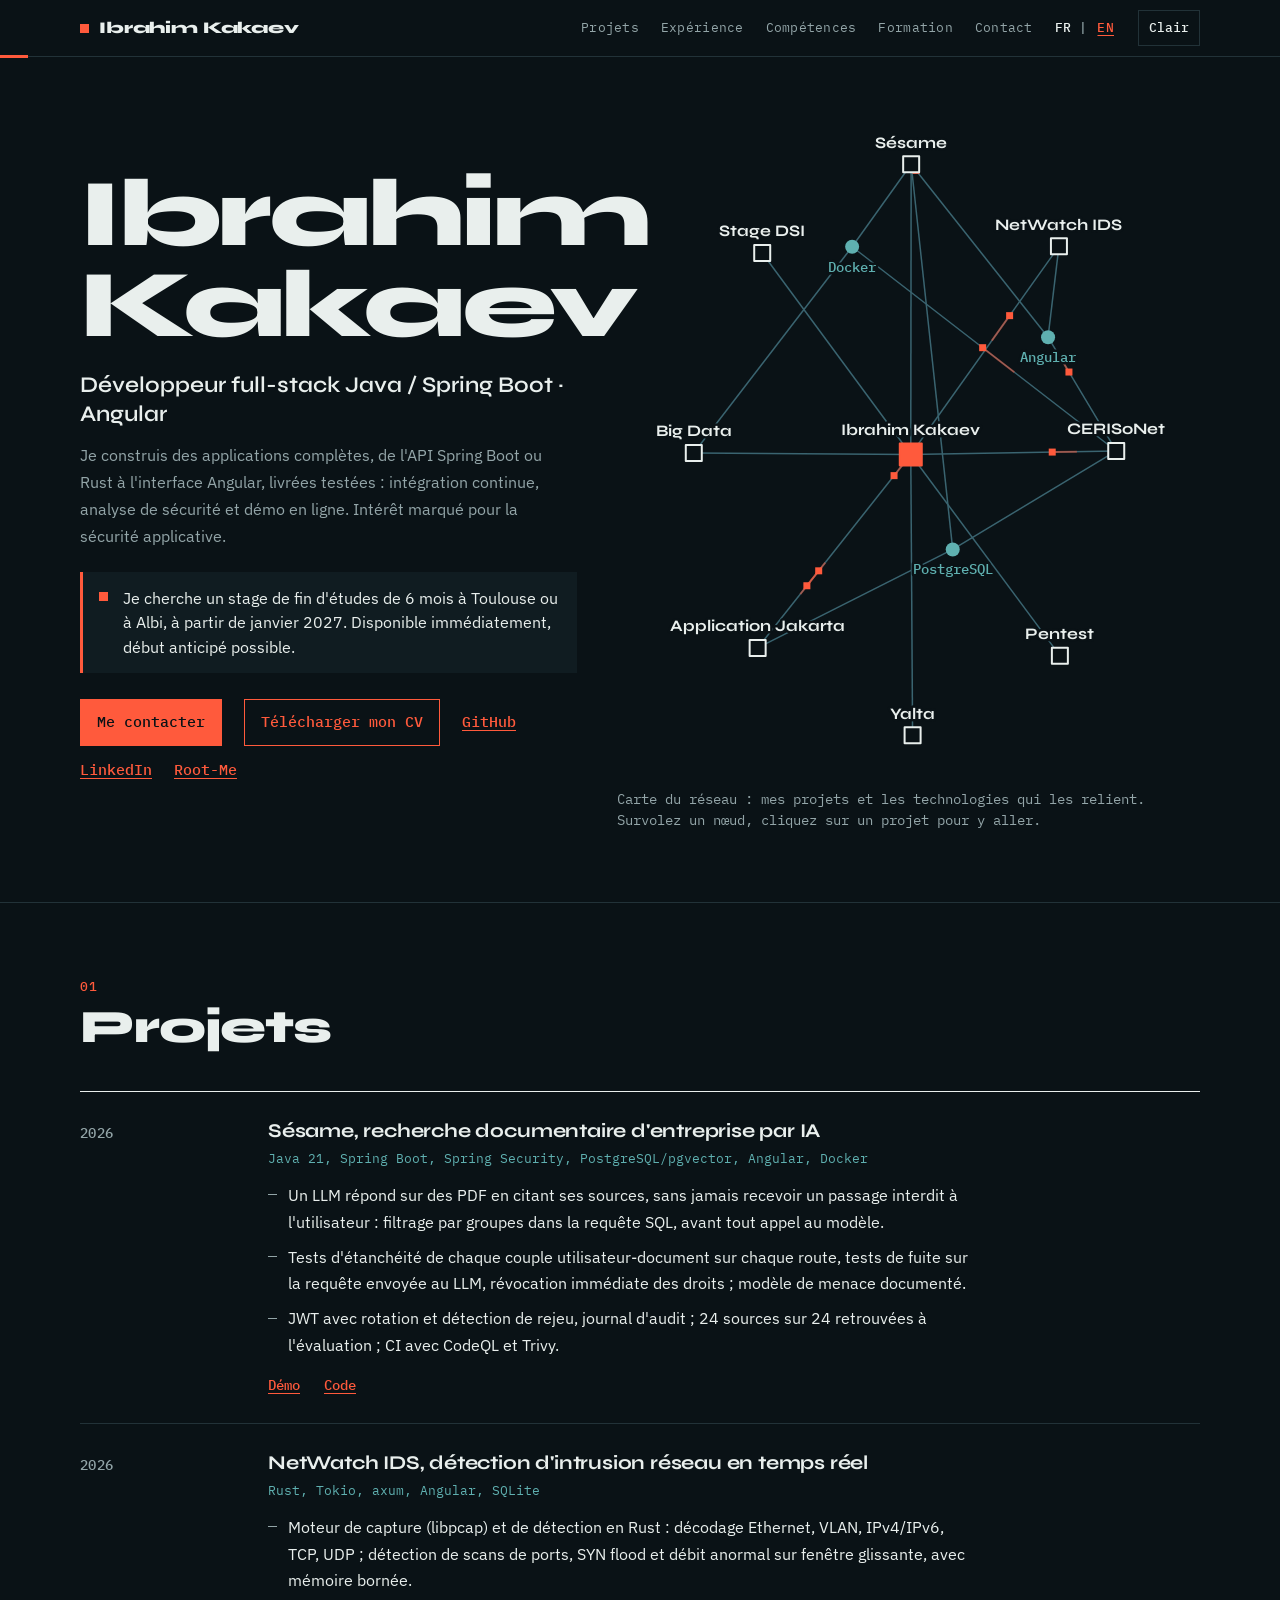
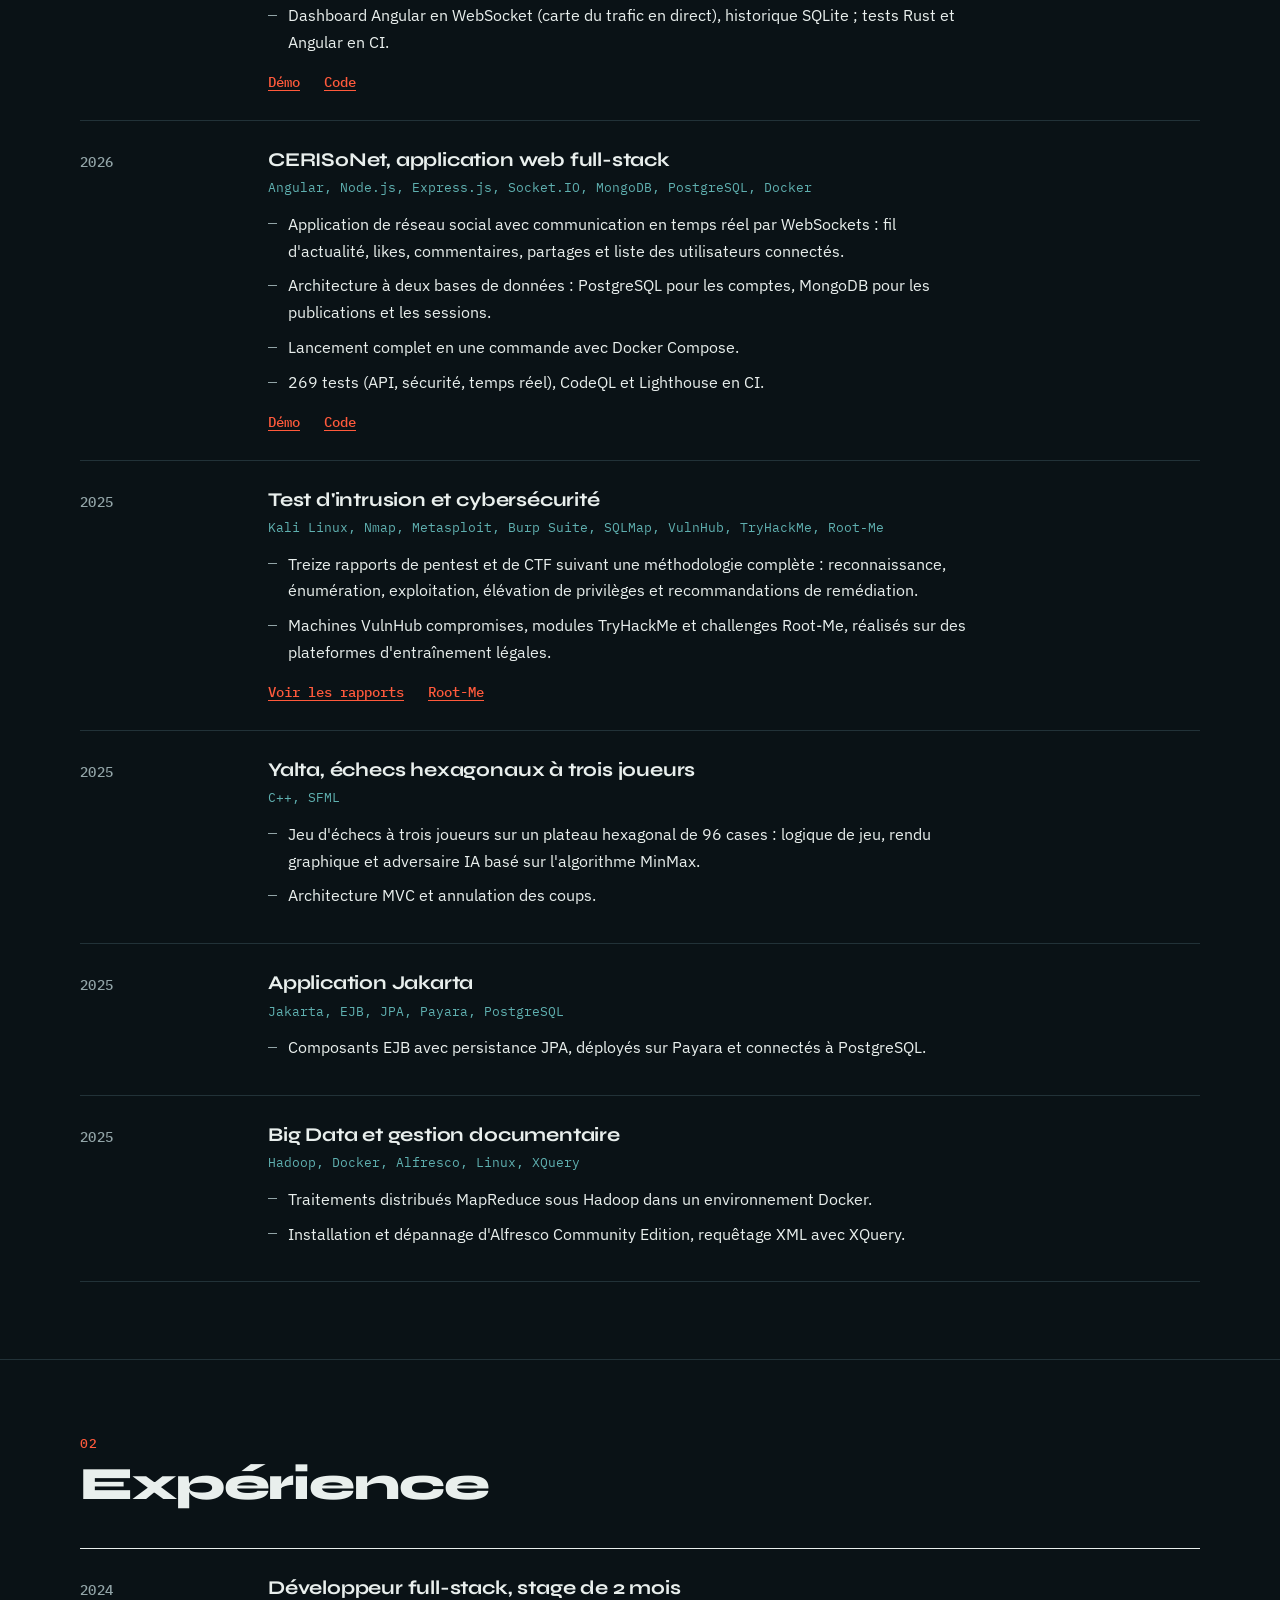
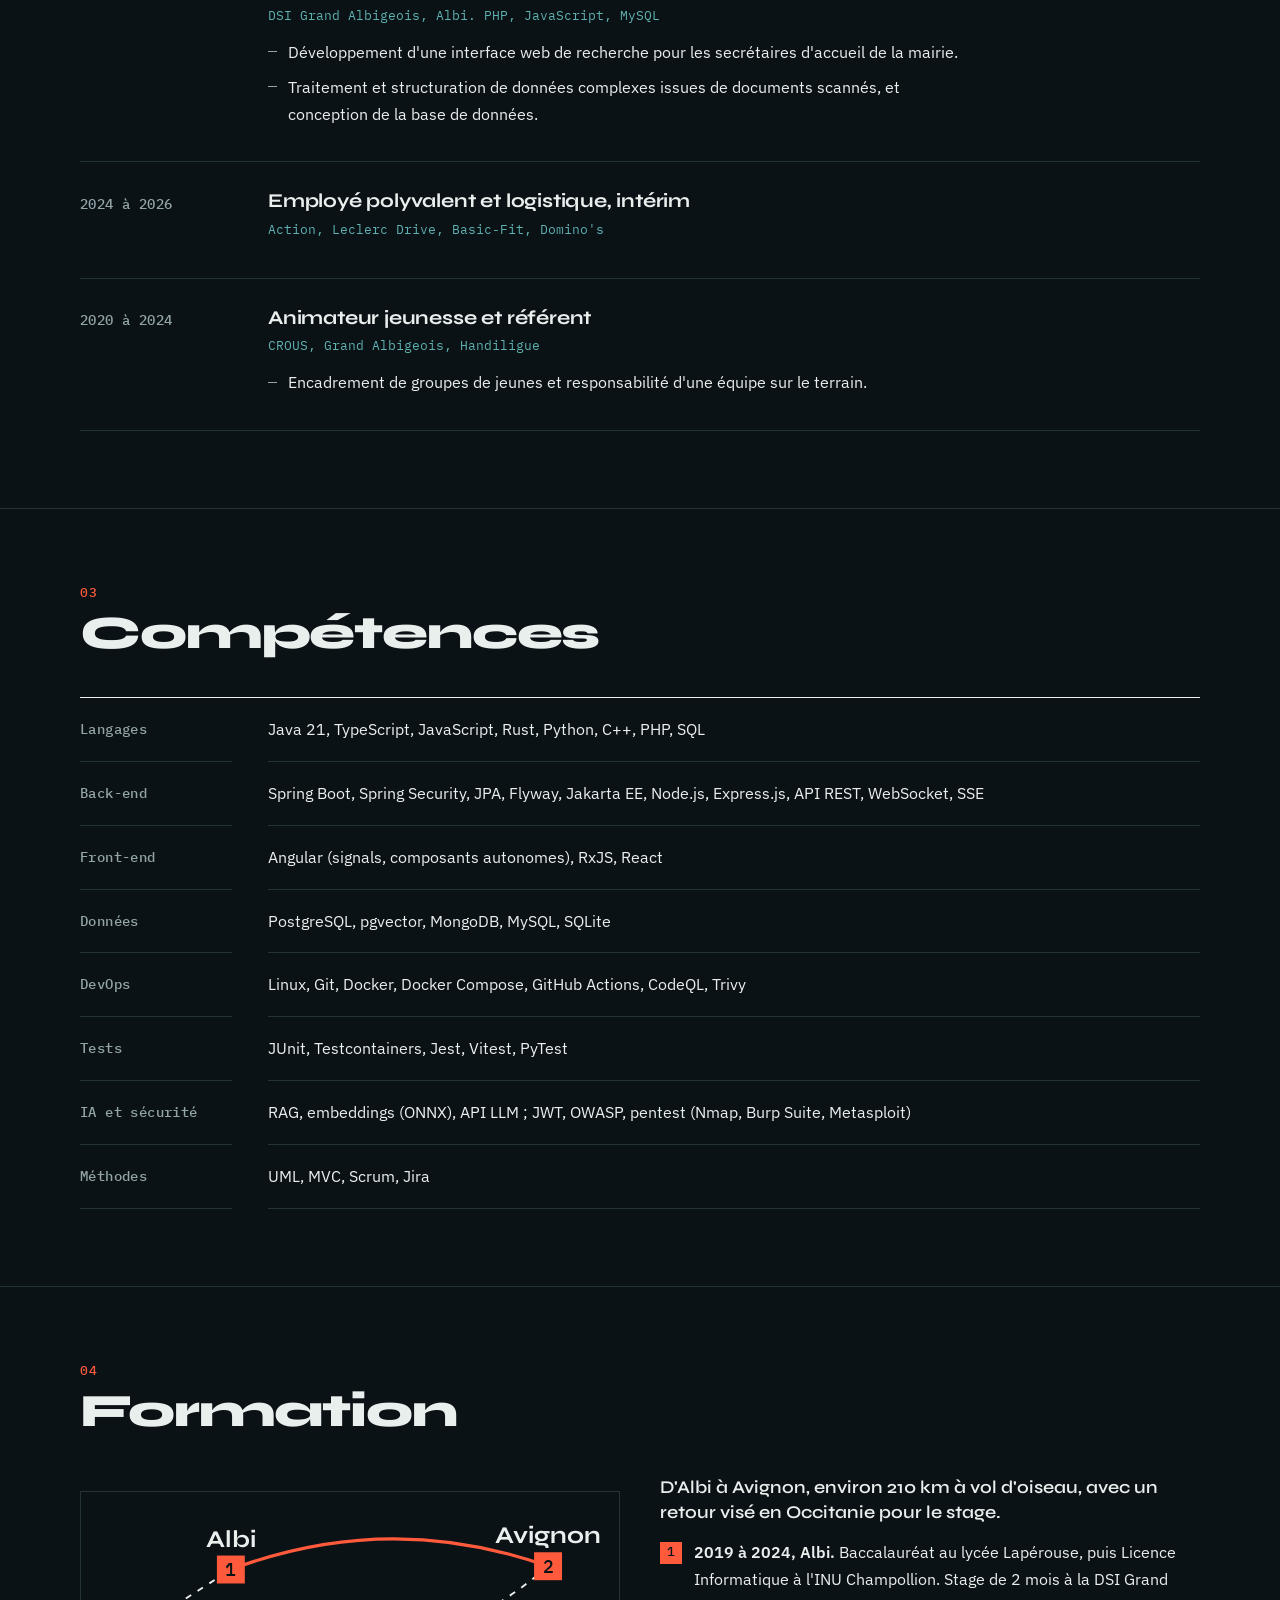
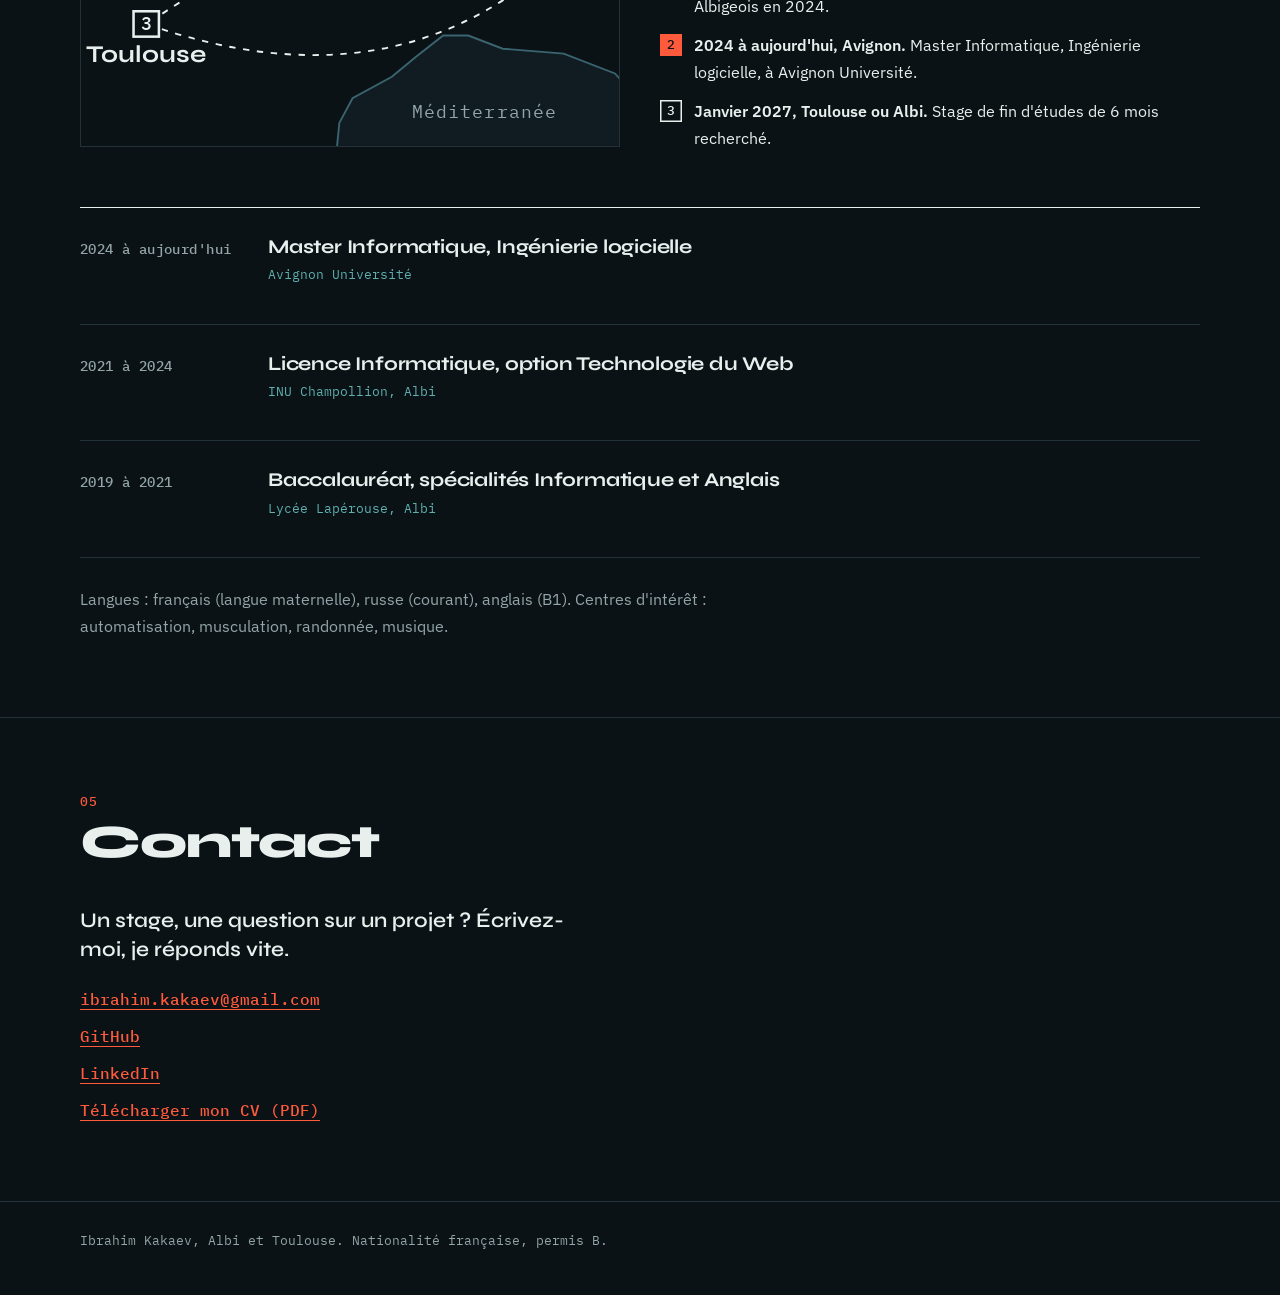
==== index.html @ 4dc5d951 "Carte du parcours (Albi, Avignon, stage visé) et dates d'expérience corrigées - Formation : carte sc" ====
<!doctype html>
<html lang="fr">
<head>
  <meta charset="utf-8">
  <meta name="viewport" content="width=device-width, initial-scale=1">
  <title>Ibrahim Kakaev, développeur full-stack Java / Angular</title>
  <meta name="description" content="Ibrahim Kakaev, développeur full-stack Java, Spring Boot et Angular, avec un intérêt marqué pour la sécurité applicative. Je cherche un stage de fin d'études de 6 mois à Toulouse ou Albi, à partir de janvier 2027.">
  <link rel="canonical" href="https://ibrahimkakaev.github.io/">
  <link rel="alternate" hreflang="fr" href="https://ibrahimkakaev.github.io/">
  <link rel="alternate" hreflang="en" href="https://ibrahimkakaev.github.io/en/">
  <link rel="alternate" hreflang="x-default" href="https://ibrahimkakaev.github.io/">
  <link rel="icon" href="favicon.svg" type="image/svg+xml">
  <meta property="og:type" content="website">
  <meta property="og:site_name" content="Ibrahim Kakaev">
  <meta property="og:locale" content="fr_FR">
  <meta property="og:locale:alternate" content="en_GB">
  <meta property="og:url" content="https://ibrahimkakaev.github.io/">
  <meta property="og:title" content="Ibrahim Kakaev, développeur full-stack Java / Angular">
  <meta property="og:description" content="Ibrahim Kakaev, développeur full-stack Java, Spring Boot et Angular, avec un intérêt marqué pour la sécurité applicative. Je cherche un stage de fin d'études de 6 mois à Toulouse ou Albi, à partir de janvier 2027.">
  <meta name="twitter:card" content="summary">
  <meta name="twitter:title" content="Ibrahim Kakaev, développeur full-stack Java / Angular">
  <meta name="twitter:description" content="Ibrahim Kakaev, développeur full-stack Java, Spring Boot et Angular, avec un intérêt marqué pour la sécurité applicative. Je cherche un stage de fin d'études de 6 mois à Toulouse ou Albi, à partir de janvier 2027.">
  <!-- TODO : aucune image de partage dans le dépôt. Ajouter une image 1200 × 630 px (par exemple og-image.png),
       puis les balises og:image et twitter:image avec son URL absolue, et passer twitter:card à « summary_large_image ». -->
  <meta name="color-scheme" content="dark light">
  <meta name="theme-color" content="#0a1216">
  <script>try{if(localStorage.getItem("theme")==="light")document.documentElement.dataset.theme="light"}catch(e){}</script>
  <link rel="preload" href="fonts/syne-var.woff2" as="font" type="font/woff2" crossorigin>
  <link rel="preload" href="fonts/plex-sans-400.woff2" as="font" type="font/woff2" crossorigin>
  <link rel="stylesheet" href="style.css">
</head>
<body>
  <a class="skip" href="#projets">Aller aux projets</a>

  <header class="top">
    <div class="wrap top-in">
      <a class="brand" href="index.html" aria-label="Ibrahim Kakaev"><span class="brand-full">Ibrahim Kakaev</span><span class="brand-short">IK</span></a>
      <nav class="top-nav" aria-label="Sections">
        <a href="#projets">Projets</a>
        <a href="#experience">Expérience</a>
        <a href="#competences">Compétences</a>
        <a href="#formation">Formation</a>
        <a href="#contact">Contact</a>
      </nav>
      <nav class="lang" aria-label="Langue">
      <span lang="fr" aria-current="true">FR</span>
      <span aria-hidden="true">|</span>
      <a href="en/index.html" lang="en" hreflang="en" title="English version">EN</a>
      </nav>
      <button class="theme" type="button" hidden data-light="Clair" data-dark="Sombre" data-to-light="Passer en mode clair" data-to-dark="Passer en mode sombre">Clair</button>
    </div>
    <div class="route" aria-hidden="true"></div>
  </header>

  <main>
  <section class="hero">
    <div class="wrap hero-grid">
      <div class="hero-text">
        <h1 class="name">Ibrahim<br>Kakaev</h1>
        <p class="role">Développeur full-stack Java / Spring Boot · Angular</p>
        <p class="pitch">Je construis des applications complètes, de l'API Spring Boot ou Rust à l'interface Angular, livrées testées&nbsp;: intégration continue, analyse de sécurité et démo en ligne. Intérêt marqué pour la sécurité applicative.</p>
        <p class="availability">
          <span class="dot" aria-hidden="true"></span>
          Je cherche un stage de fin d'études de 6 mois à Toulouse ou à Albi, à partir de janvier 2027. Disponible immédiatement, début anticipé possible.
        </p>
        <p class="hero-links">
          <a href="#contact">Me contacter</a>
          <a href="cv-ibrahim-kakaev.pdf">Télécharger mon CV</a>
          <a href="https://github.com/IbrahimKakaev">GitHub</a>
          <a href="https://www.linkedin.com/in/ibrahim-kakaev-7b11282a0">LinkedIn</a>
          <a href="https://www.root-me.org/MIK_Sparrow?lang=fr">Root-Me</a>
        </p>
      </div>
      <div class="net-wrap" aria-hidden="true">
        <canvas id="net" class="net"></canvas>
        <p class="net-caption">Carte du réseau&nbsp;: mes projets et les technologies qui les relient. Survolez un nœud, cliquez sur un projet pour y aller.</p>
      </div>
    </div>
  </section>

    <section id="projets" class="section">
      <div class="wrap">
        <h2>Projets</h2>
        <ol class="rows">
          <li class="row" data-node="Sésame">
            <span class="when">2026</span>
            <div class="what">
              <h3>Sésame, recherche documentaire d'entreprise par IA</h3>
              <p class="stack">Java 21, Spring Boot, Spring Security, PostgreSQL/pgvector, Angular, Docker</p>
              <ul>
                <li>Un LLM répond sur des PDF en citant ses sources, sans jamais recevoir un passage interdit à l'utilisateur&nbsp;: filtrage par groupes dans la requête SQL, avant tout appel au modèle.</li>
                <li>Tests d'étanchéité de chaque couple utilisateur-document sur chaque route, tests de fuite sur la requête envoyée au LLM, révocation immédiate des droits&nbsp;; modèle de menace documenté.</li>
                <li>JWT avec rotation et détection de rejeu, journal d'audit&nbsp;; 24 sources sur 24 retrouvées à l'évaluation&nbsp;; CI avec CodeQL et Trivy.</li>
              </ul>
              <p class="more">
                <a href="https://ibrahimkakaev.github.io/Sesame/">Démo</a>
                <a href="https://github.com/IbrahimKakaev/Sesame">Code</a>
              </p>
            </div>
          </li>
          <li class="row" data-node="NetWatch IDS">
            <span class="when">2026</span>
            <div class="what">
              <h3>NetWatch IDS, détection d'intrusion réseau en temps réel</h3>
              <p class="stack">Rust, Tokio, axum, Angular, SQLite</p>
              <ul>
                <li>Moteur de capture (libpcap) et de détection en Rust&nbsp;: décodage Ethernet, VLAN, IPv4/IPv6, TCP, UDP&nbsp;; détection de scans de ports, SYN flood et débit anormal sur fenêtre glissante, avec mémoire bornée.</li>
                <li>Dashboard Angular en WebSocket (carte du trafic en direct), historique SQLite&nbsp;; tests Rust et Angular en CI.</li>
              </ul>
              <p class="more">
                <a href="https://ibrahimkakaev.github.io/NetWatch-IDS/">Démo</a>
                <a href="https://github.com/IbrahimKakaev/NetWatch-IDS">Code</a>
              </p>
            </div>
          </li>
          <li class="row" data-node="CERISoNet">
            <span class="when">2026</span>
            <div class="what">
              <h3>CERISoNet, application web full-stack</h3>
              <p class="stack">Angular, Node.js, Express.js, Socket.IO, MongoDB, PostgreSQL, Docker</p>
              <ul>
                <li>Application de réseau social avec communication en temps réel par WebSockets&nbsp;: fil d'actualité, likes, commentaires, partages et liste des utilisateurs connectés.</li>
                <li>Architecture à deux bases de données&nbsp;: PostgreSQL pour les comptes, MongoDB pour les publications et les sessions.</li>
                <li>Lancement complet en une commande avec Docker Compose.</li>
                <li>269 tests (API, sécurité, temps réel), CodeQL et Lighthouse en CI.</li>
              </ul>
              <p class="more">
                <a href="https://ibrahimkakaev.github.io/CERISoNet/">Démo</a>
                <a href="https://github.com/IbrahimKakaev/CERISoNet">Code</a>
              </p>
            </div>
          </li>
          <li class="row" data-node="Pentest">
            <span class="when">2025</span>
            <div class="what">
              <h3>Test d'intrusion et cybersécurité</h3>
              <p class="stack">Kali Linux, Nmap, Metasploit, Burp Suite, SQLMap, VulnHub, TryHackMe, Root-Me</p>
              <ul>
                <li>Treize rapports de pentest et de CTF suivant une méthodologie complète&nbsp;: reconnaissance, énumération, exploitation, élévation de privilèges et recommandations de remédiation.</li>
                <li>Machines VulnHub compromises, modules TryHackMe et challenges Root-Me, réalisés sur des plateformes d'entraînement légales.</li>
              </ul>
              <p class="more">
                <a href="reports.html">Voir les rapports</a>
                <a href="https://www.root-me.org/MIK_Sparrow?lang=fr">Root-Me</a>
              </p>
            </div>
          </li>
          <li class="row" data-node="Yalta">
            <span class="when">2025</span>
            <div class="what">
              <h3>Yalta, échecs hexagonaux à trois joueurs</h3>
              <p class="stack">C++, SFML</p>
              <ul>
                <li>Jeu d'échecs à trois joueurs sur un plateau hexagonal de 96 cases&nbsp;: logique de jeu, rendu graphique et adversaire IA basé sur l'algorithme MinMax.</li>
                <li>Architecture MVC et annulation des coups.</li>
              </ul>
            </div>
          </li>
          <li class="row" data-node="Application Jakarta">
            <span class="when">2025</span>
            <div class="what">
              <h3>Application Jakarta</h3>
              <p class="stack">Jakarta, EJB, JPA, Payara, PostgreSQL</p>
              <ul>
                <li>Composants EJB avec persistance JPA, déployés sur Payara et connectés à PostgreSQL.</li>
              </ul>
            </div>
          </li>
          <li class="row" data-node="Big Data">
            <span class="when">2025</span>
            <div class="what">
              <h3>Big Data et gestion documentaire</h3>
              <p class="stack">Hadoop, Docker, Alfresco, Linux, XQuery</p>
              <ul>
                <li>Traitements distribués MapReduce sous Hadoop dans un environnement Docker.</li>
                <li>Installation et dépannage d'Alfresco Community Edition, requêtage XML avec XQuery.</li>
              </ul>
            </div>
          </li>
        </ol>
      </div>
    </section>

    <section id="experience" class="section">
      <div class="wrap">
        <h2>Expérience</h2>
        <ol class="rows">
          <li class="row" data-node="Stage DSI" data-tech="PHP, JavaScript, MySQL">
            <span class="when">2024</span>
            <div class="what">
              <h3>Développeur full-stack, stage de 2 mois</h3>
              <p class="stack">DSI Grand Albigeois, Albi. PHP, JavaScript, MySQL</p>
              <ul>
                <li>Développement d'une interface web de recherche pour les secrétaires d'accueil de la mairie.</li>
                <li>Traitement et structuration de données complexes issues de documents scannés, et conception de la base de données.</li>
              </ul>
            </div>
          </li>
          <li class="row">
            <span class="when">2024 à 2026</span>
            <div class="what">
              <h3>Employé polyvalent et logistique, intérim</h3>
              <p class="stack">Action, Leclerc Drive, Basic-Fit, Domino's</p>
            </div>
          </li>
          <li class="row">
            <span class="when">2020 à 2024</span>
            <div class="what">
              <h3>Animateur jeunesse et référent</h3>
              <p class="stack">CROUS, Grand Albigeois, Handiligue</p>
              <ul>
                <li>Encadrement de groupes de jeunes et responsabilité d'une équipe sur le terrain.</li>
              </ul>
            </div>
          </li>
        </ol>
      </div>
    </section>

    <section id="competences" class="section">
      <div class="wrap">
        <h2>Compétences</h2>
        <dl class="skills">
          <dt>Langages</dt>
          <dd>Java 21, TypeScript, JavaScript, Rust, Python, C++, PHP, SQL</dd>
          <dt>Back-end</dt>
          <dd>Spring Boot, Spring Security, JPA, Flyway, Jakarta EE, Node.js, Express.js, API REST, WebSocket, SSE</dd>
          <dt>Front-end</dt>
          <dd>Angular (signals, composants autonomes), RxJS, React</dd>
          <dt>Données</dt>
          <dd>PostgreSQL, pgvector, MongoDB, MySQL, SQLite</dd>
          <dt>DevOps</dt>
          <dd>Linux, Git, Docker, Docker Compose, GitHub Actions, CodeQL, Trivy</dd>
          <dt>Tests</dt>
          <dd>JUnit, Testcontainers, Jest, Vitest, PyTest</dd>
          <dt>IA et sécurité</dt>
          <dd>RAG, embeddings (ONNX), API LLM&nbsp;; JWT, OWASP, pentest (Nmap, Burp Suite, Metasploit)</dd>
          <dt>Méthodes</dt>
          <dd>UML, MVC, Scrum, Jira</dd>
        </dl>
      </div>
    </section>

    <section id="formation" class="section">
      <div class="wrap">
        <h2>Formation</h2>
        <figure class="path">
          <svg class="path-map" viewBox="0 0 424 200" role="img" aria-label="Carte du parcours : Albi, puis Avignon, puis un stage visé à Toulouse ou Albi">
            <polygon class="path-sea" points="201.8,200.2 203.6,182.0 214.0,162.5 245.0,145.6 263.8,130.0 285.4,113.1 305.2,113.1 332.4,123.5 380.4,127.4 420.8,143.0 433.0,156.0 424,200 201.8,200"/>
            <polyline class="path-coast" points="201.8,200.2 203.6,182.0 214.0,162.5 245.0,145.6 263.8,130.0 285.4,113.1 305.2,113.1 332.4,123.5 380.4,127.4 420.8,143.0 433.0,156.0"/>
            <text class="path-water" x="318" y="178">Méditerranée</text>
            <path class="path-goal" d="M368.1 58.5 Q 240 170 51.4 104.0 L 118.1 61.1"/>
            <path class="path-route" d="M118.1 61.1 Q 243 14 368.1 58.5"/>
            <rect class="path-packet" x="-4" y="-4" width="8" height="8"/>
            <rect class="path-stop" x="108.1" y="51.1" width="20" height="20"/>
            <text class="path-num" x="118.1" y="66.1">1</text>
            <text class="path-city" x="118.1" y="43.1">Albi</text>
            <rect class="path-stop" x="358.1" y="48.5" width="20" height="20"/>
            <text class="path-num" x="368.1" y="63.5">2</text>
            <text class="path-city" x="368.1" y="40.5">Avignon</text>
            <rect class="path-stop path-stop-goal" x="41.4" y="94.0" width="20" height="20"/>
            <text class="path-num path-num-goal" x="51.4" y="109.0">3</text>
            <text class="path-city" x="51.4" y="134.0">Toulouse</text>
          </svg>
          <figcaption>
            <p class="path-lead">D'Albi à Avignon, environ 210&nbsp;km à vol d'oiseau, avec un retour visé en Occitanie pour le stage.</p>
            <ol class="path-steps">
              <li><strong>2019 à 2024, Albi.</strong> Baccalauréat au lycée Lapérouse, puis Licence Informatique à l'INU Champollion. Stage de 2 mois à la DSI Grand Albigeois en 2024.</li>
              <li><strong>2024 à aujourd'hui, Avignon.</strong> Master Informatique, Ingénierie logicielle, à Avignon Université.</li>
              <li><strong>Janvier 2027, Toulouse ou Albi.</strong> Stage de fin d'études de 6 mois recherché.</li>
            </ol>
          </figcaption>
        </figure>
        <ol class="rows">
          <li class="row">
            <span class="when">2024 à aujourd'hui</span>
            <div class="what">
              <h3>Master Informatique, Ingénierie logicielle</h3>
              <p class="stack">Avignon Université</p>
            </div>
          </li>
          <li class="row">
            <span class="when">2021 à 2024</span>
            <div class="what">
              <h3>Licence Informatique, option Technologie du Web</h3>
              <p class="stack">INU Champollion, Albi</p>
            </div>
          </li>
          <li class="row">
            <span class="when">2019 à 2021</span>
            <div class="what">
              <h3>Baccalauréat, spécialités Informatique et Anglais</h3>
              <p class="stack">Lycée Lapérouse, Albi</p>
            </div>
          </li>
        </ol>
        <p class="aside">Langues&nbsp;: français (langue maternelle), russe (courant), anglais (B1). Centres d'intérêt&nbsp;: automatisation, musculation, randonnée, musique.</p>
      </div>
    </section>

    <section id="contact" class="section">
      <div class="wrap">
        <h2>Contact</h2>
        <p class="contact-lead">Un stage, une question sur un projet ? Écrivez-moi, je réponds vite.</p>
        <ul class="contact-list">
          <li><a href="mailto:ibrahim.kakaev@gmail.com">ibrahim.kakaev@gmail.com</a></li>
          <li><a href="https://github.com/IbrahimKakaev">GitHub</a></li>
          <li><a href="https://www.linkedin.com/in/ibrahim-kakaev-7b11282a0">LinkedIn</a></li>
          <li><a href="cv-ibrahim-kakaev.pdf">Télécharger mon CV (PDF)</a></li>
        </ul>
      </div>
    </section>
  </main>

  <footer class="footer">
    <div class="wrap">
      <p>Ibrahim Kakaev, Albi et Toulouse. Nationalité française, permis B.</p>
    </div>
  </footer>

  <script src="script.js" defer></script>
</body>
</html>
---- style.css ----
/* Polices auto-hébergées (SIL Open Font License) : Syne, IBM Plex Sans, IBM Plex Mono. */

@font-face {
  font-family: "Syne";
  src: url("fonts/syne-var.woff2") format("woff2");
  font-weight: 400 800;
  font-display: swap;
}
@font-face {
  font-family: "IBM Plex Sans";
  src: url("fonts/plex-sans-400.woff2") format("woff2");
  font-weight: 400;
  font-display: swap;
}
@font-face {
  font-family: "IBM Plex Sans";
  src: url("fonts/plex-sans-600.woff2") format("woff2");
  font-weight: 600;
  font-display: swap;
}
@font-face {
  font-family: "IBM Plex Mono";
  src: url("fonts/plex-mono-400.woff2") format("woff2");
  font-weight: 400;
  font-display: swap;
}
@font-face {
  font-family: "IBM Plex Mono";
  src: url("fonts/plex-mono-500.woff2") format("woff2");
  font-weight: 500;
  font-display: swap;
}

/* Thème sombre par défaut, thème clair sur demande (bouton, mémorisé). */

:root {
  color-scheme: dark;

  --bg: #0a1216;
  --surface: #101c21;
  --text: #e9efed;
  --muted: #93a5a8;
  --rule: #223238;
  --accent: #ff5a3c;
  --on-accent: #0a1216;
  --edge: #3a6470;
  --node: #5fb0b0;

  --display: "Syne", "Helvetica Neue", Arial, sans-serif;
  --text-font: "IBM Plex Sans", system-ui, -apple-system, "Segoe UI", sans-serif;
  --mono: "IBM Plex Mono", ui-monospace, "SF Mono", Menlo, Consolas, monospace;

  --gutter: 20px;
  --top-h: 56px;
}

:root[data-theme="light"] {
  color-scheme: light;

  --bg: #e7efee;
  --surface: #d8e5e3;
  --text: #0d1f26;
  --muted: #40545b;
  --rule: #bccbca;
  --accent: #b02d1b;
  --on-accent: #ffffff;
  --edge: #8fb1b0;
  --node: #3d6f78;
}

*, *::before, *::after { box-sizing: border-box; }

html { scroll-behavior: smooth; }

body {
  margin: 0;
  background: var(--bg);
  color: var(--text);
  font-family: var(--text-font);
  font-size: 1.02rem;
  line-height: 1.65;
  -webkit-font-smoothing: antialiased;
  overflow-x: clip;
}

[id], .row { scroll-margin-top: calc(var(--top-h) + 20px); }

.wrap {
  width: 100%;
  max-width: 1160px;
  margin: 0 auto;
  padding: 0 var(--gutter);
}

a {
  color: var(--accent);
  text-decoration-thickness: 1px;
  text-underline-offset: 0.22em;
}
a:hover { text-decoration-thickness: 2px; }

a:focus-visible,
button:focus-visible {
  outline: 2px solid var(--text);
  outline-offset: 3px;
  border-radius: 2px;
}

.skip {
  position: absolute;
  left: var(--gutter);
  top: -5rem;
  background: var(--text);
  color: var(--bg);
  padding: 0.5rem 0.9rem;
  z-index: 30;
}
.skip:focus { top: 8px; }

/* Barre du haut */

.top {
  position: sticky;
  top: 0;
  z-index: 20;
  background: var(--bg);
  border-bottom: 1px solid var(--rule);
}

.top-in {
  display: flex;
  position: relative;
  align-items: center;
  gap: 8px 14px;
  min-height: var(--top-h);
  font-family: var(--mono);
  font-size: 0.82rem;
  letter-spacing: 0.02em;
}

.brand {
  margin-right: auto;
  font-family: var(--display);
  font-weight: 800;
  font-size: 1.02rem;
  letter-spacing: -0.01em;
  color: var(--text);
  text-decoration: none;
  white-space: nowrap;
  view-transition-name: brand;
}
.brand::before {
  content: "";
  display: inline-block;
  width: 9px;
  height: 9px;
  margin-right: 10px;
  background: var(--accent);
}

.brand-full { display: none; }

@media (min-width: 480px) {
  .brand-full { display: inline; }
  .brand-short { display: none; }
}

.top-nav { display: none; gap: 22px; }
.top-nav a { color: var(--muted); text-decoration: none; padding: 6px 0; }
.top-nav a:hover { color: var(--text); }

@media (min-width: 860px) {
  .top-in { gap: 8px 22px; }
  .top-nav { display: flex; }
}

/* Sélecteur de langue */

.lang {
  display: flex;
  align-items: baseline;
  gap: 8px;
  font-weight: 500;
}
.lang a { padding: 6px 2px; }
.lang span { color: var(--muted); }
.lang [aria-current] { color: var(--text); }

.theme {
  font: inherit;
  font-weight: 500;
  color: var(--text);
  background: none;
  border: 1px solid var(--rule);
  padding: 6px 10px;
  cursor: pointer;
  white-space: nowrap;
}
.theme:hover { border-color: var(--text); }

/* Tracé du scroll : un paquet parcourt le bas de la barre au fil de la page. */

.route { display: none; }

@supports (animation-timeline: scroll()) {
  @media (prefers-reduced-motion: no-preference) {
    .route {
      display: block;
      position: absolute;
      left: 0;
      bottom: -2px;
      width: 28px;
      height: 3px;
      background: var(--accent);
      animation: route linear both;
      animation-timeline: scroll(root block);
    }
  }
}

@keyframes route {
  from { left: 0; }
  to   { left: calc(100% - 28px); }
}

/* Hero */

.hero {
  padding: clamp(28px, 5vw, 64px) 0 clamp(36px, 6vw, 72px);
  border-bottom: 1px solid var(--rule);
}

.hero-grid {
  display: grid;
  gap: 28px;
  align-items: center;
}

.name {
  margin: 0 0 20px;
  font-family: var(--display);
  font-weight: 800;
  font-size: clamp(2.9rem, 10.5vw, 6rem);
  line-height: 0.94;
  letter-spacing: -0.035em;
}

.role {
  margin: 0 0 14px;
  max-width: 32rem;
  font-family: var(--display);
  font-weight: 600;
  font-size: clamp(1.15rem, 2.2vw, 1.4rem);
  line-height: 1.3;
}

.pitch {
  margin: 0 0 22px;
  max-width: 33rem;
  color: var(--muted);
}

.availability {
  position: relative;
  margin: 0 0 26px;
  padding: 14px 16px 14px 40px;
  max-width: 33rem;
  background: var(--surface);
  border-left: 3px solid var(--accent);
  line-height: 1.5;
}

.dot {
  position: absolute;
  left: 16px;
  top: 1.25em;
  width: 9px;
  height: 9px;
  background: var(--accent);
}

.hero-links {
  display: flex;
  flex-wrap: wrap;
  align-items: center;
  gap: 12px 22px;
  margin: 0;
  font-family: var(--mono);
  font-weight: 500;
  font-size: 0.92rem;
}

.hero-links a:nth-child(-n+2) {
  padding: 10px 16px;
  border: 1px solid var(--accent);
  text-decoration: none;
}
.hero-links a:first-child {
  background: var(--accent);
  color: var(--on-accent);
}
.hero-links a:nth-child(2):hover {
  background: var(--accent);
  color: var(--on-accent);
}
.hero-links a:first-child:hover { filter: brightness(1.1); }

/* Carte du réseau */

.net-wrap { min-width: 0; }

.net {
  display: block;
  width: 100%;
  height: clamp(340px, 100vw, 460px);
  touch-action: pan-y;
}

.net-caption {
  margin: 8px 0 0;
  min-height: 3em;
  font-family: var(--mono);
  font-size: 0.86rem;
  line-height: 1.5;
  color: var(--muted);
}

/* Sans JavaScript, la carte n'existe pas : on masque son emplacement. */
.net-wrap:not(.on) { display: none; }

@media (min-width: 980px) {
  .hero-grid { grid-template-columns: minmax(0, 0.92fr) minmax(0, 1.08fr); gap: 40px; }
  .net { height: min(74vh, 660px); }
}

/* Sections */

main { counter-reset: section; }

.section {
  padding: clamp(44px, 6vw, 84px) 0;
  border-bottom: 1px solid var(--rule);
}

.section h2 {
  counter-increment: section;
  margin: 0 0 clamp(22px, 4vw, 38px);
  font-family: var(--display);
  font-weight: 800;
  font-size: clamp(1.9rem, 4.5vw, 2.9rem);
  letter-spacing: -0.025em;
  line-height: 1.1;
}

.section h2::before {
  content: counter(section, decimal-leading-zero);
  display: block;
  margin-bottom: 8px;
  font-family: var(--mono);
  font-weight: 500;
  font-size: 0.8rem;
  letter-spacing: 0.08em;
  color: var(--accent);
}

h3 {
  margin: 0;
  font-family: var(--display);
  font-weight: 700;
  font-size: 1.22rem;
  line-height: 1.3;
  letter-spacing: -0.01em;
}

/* Lignes datées (projets, expérience, formation) */

.rows {
  list-style: none;
  margin: 0;
  padding: 0;
  border-top: 1px solid var(--text);
  container-type: inline-size;
}

.row {
  display: grid;
  gap: 6px 36px;
  padding: 26px 0;
  border-bottom: 1px solid var(--rule);
}

@container (min-width: 700px) {
  .row { grid-template-columns: 9.5rem minmax(0, 1fr); }
}

.when {
  font-family: var(--mono);
  font-weight: 500;
  font-size: 0.85rem;
  letter-spacing: 0.03em;
  color: var(--muted);
  padding-top: 0.3em;
}

.stack {
  margin: 6px 0 12px;
  font-family: var(--mono);
  font-size: 0.82rem;
  line-height: 1.55;
  color: var(--node);
}

.what ul {
  list-style: none;
  margin: 0;
  padding: 0;
  max-width: 44rem;
}

.what li {
  position: relative;
  margin: 0 0 8px;
  padding-left: 20px;
}

.what li::before {
  content: "";
  position: absolute;
  left: 0;
  top: 0.78em;
  width: 9px;
  height: 1px;
  background: var(--muted);
}

.more {
  display: flex;
  flex-wrap: wrap;
  gap: 6px 24px;
  margin: 14px 0 0;
  font-family: var(--mono);
  font-weight: 500;
  font-size: 0.9rem;
}

/* Ligne visée depuis la carte du réseau */
.row.ping { animation: ping 1.4s ease-out; }

@keyframes ping {
  from { box-shadow: inset 3px 0 0 var(--accent); background: var(--surface); }
  to   { box-shadow: inset 3px 0 0 transparent; background: transparent; }
}

.aside {
  margin: 28px 0 0;
  max-width: 44rem;
  color: var(--muted);
}

/* Parcours : carte schématique (villes placées selon leurs coordonnées réelles) */

.path {
  display: grid;
  gap: 20px 40px;
  align-items: center;
  margin: 0 0 clamp(28px, 4vw, 44px);
  container-type: inline-size;
}

.path-map {
  display: block;
  width: 100%;
  height: auto;
  max-width: 560px;
  border: 1px solid var(--rule);
  background: var(--bg);
}

.path-sea { fill: var(--surface); }
.path-coast { fill: none; stroke: var(--edge); stroke-width: 1.5; }
.path-water { fill: var(--muted); font-family: var(--mono); font-size: 14px; letter-spacing: 0.06em; text-anchor: middle; }
.path-route { fill: none; stroke: var(--accent); stroke-width: 2.5; }
.path-goal { fill: none; stroke: var(--text); stroke-width: 1.5; stroke-dasharray: 5 6; }
.path-stop { fill: var(--accent); stroke: var(--accent); stroke-width: 2; }
.path-stop-goal { fill: var(--bg); stroke: var(--text); }
.path-num { fill: var(--on-accent); font-family: var(--mono); font-weight: 500; font-size: 14px; text-anchor: middle; }
.path-num-goal { fill: var(--text); }
.path-city { fill: var(--text); font-family: var(--display); font-weight: 700; font-size: 19px; text-anchor: middle; }
.path-packet { fill: var(--text); opacity: 0; }

.path figcaption { min-width: 0; }

.path-lead {
  margin: 0 0 14px;
  max-width: 34rem;
  font-family: var(--display);
  font-weight: 600;
  font-size: 1.12rem;
  line-height: 1.4;
}

.path-steps {
  margin: 0;
  padding: 0;
  list-style: none;
  counter-reset: step;
  max-width: 34rem;
}

.path-steps li {
  counter-increment: step;
  position: relative;
  margin: 0 0 12px;
  padding-left: 34px;
}

.path-steps li::before {
  content: counter(step);
  position: absolute;
  left: 0;
  top: 0.2em;
  width: 22px;
  height: 22px;
  display: grid;
  place-items: center;
  background: var(--accent);
  color: var(--on-accent);
  font-family: var(--mono);
  font-weight: 500;
  font-size: 0.8rem;
  line-height: 1;
}

.path-steps li:last-child::before {
  background: none;
  color: var(--text);
  box-shadow: inset 0 0 0 1.5px var(--text);
}

.path-steps strong { font-weight: 600; }

@media (min-width: 900px) {
  .path { grid-template-columns: minmax(0, 1fr) minmax(0, 1fr); }
}

@media (prefers-reduced-motion: no-preference) {
  @supports (offset-path: path("M0 0 L1 1")) {
    .path-packet {
      opacity: 1;
      offset-path: path("M118.1 61.1 Q 243 14 368.1 58.5");
      offset-rotate: 0deg;
      animation: path-travel 3.6s ease-in-out infinite;
    }
  }
}

@keyframes path-travel {
  0%   { offset-distance: 0%; opacity: 0; }
  12%  { opacity: 1; }
  88%  { opacity: 1; }
  100% { offset-distance: 100%; opacity: 0; }
}

/* Compétences */

.skills {
  margin: 0;
  border-top: 1px solid var(--text);
}

.skills dt {
  padding-top: 18px;
  font-family: var(--mono);
  font-weight: 500;
  font-size: 0.85rem;
  letter-spacing: 0.03em;
  color: var(--muted);
}

.skills dd {
  margin: 2px 0 0;
  padding-bottom: 18px;
  border-bottom: 1px solid var(--rule);
  max-width: 44rem;
}

@media (min-width: 760px) {
  .skills { display: grid; grid-template-columns: 9.5rem 1fr; column-gap: 36px; }
  .skills dt { padding: 20px 0 18px; border-bottom: 1px solid var(--rule); }
  .skills dd { margin: 0; padding: 18px 0; max-width: none; }
}

/* Contact */

.contact-lead {
  margin: 0 0 22px;
  max-width: 32rem;
  font-family: var(--display);
  font-weight: 600;
  font-size: 1.3rem;
  line-height: 1.4;
}

.contact-list {
  list-style: none;
  margin: 0;
  padding: 0;
  display: grid;
  gap: 10px;
  font-family: var(--mono);
  font-weight: 500;
  font-size: 1.02rem;
  overflow-wrap: anywhere;
}

/* Page des rapports */

.reports-hero {
  padding: clamp(28px, 5vw, 60px) 0 clamp(28px, 5vw, 52px);
}

.reports-name {
  margin: 14px 0 18px;
  font-size: clamp(1.9rem, 5.6vw, 3.6rem);
  overflow-wrap: anywhere;
  line-height: 1;
}

.reports-hero .pitch { max-width: 46rem; margin-bottom: 0; }

.back {
  margin: 0;
  font-family: var(--mono);
  font-weight: 500;
  font-size: 0.9rem;
}

.reports-group { margin-top: 40px; }
.reports-group:first-child { margin-top: 0; }

.section .reports-title {
  display: flex;
  flex-wrap: wrap;
  align-items: baseline;
  gap: 6px 14px;
  margin: 0;
  padding-bottom: 12px;
  font-size: clamp(1.4rem, 4vw, 1.8rem);
  border-bottom: 1px solid var(--text);
}
.section .reports-title::before { flex-basis: 100%; margin-bottom: 0; }

.reports-count {
  font-family: var(--mono);
  font-size: 0.8rem;
  font-weight: 400;
  letter-spacing: 0.02em;
  color: var(--muted);
}

.reports {
  list-style: none;
  margin: 0;
  padding: 0;
}

.reports > li {
  padding: 18px 0;
  border-bottom: 1px solid var(--rule);
}

.report-head {
  display: flex;
  flex-wrap: wrap;
  align-items: baseline;
  justify-content: space-between;
  gap: 4px 18px;
}

.report-name {
  font-family: var(--display);
  font-weight: 700;
  font-size: 1.1rem;
}

.report-actions {
  flex: none;
  display: flex;
  gap: 18px;
  font-family: var(--mono);
  font-weight: 500;
  font-size: 0.86rem;
  white-space: nowrap;
}

.report-desc {
  margin: 6px 0 0;
  max-width: 46rem;
  color: var(--muted);
}

.reports-group + .more { margin-top: 32px; }

/* Pied de page */

.footer {
  padding: 28px 0 44px;
  color: var(--muted);
  font-family: var(--mono);
  font-size: 0.8rem;
}
.footer p { margin: 0; }

/* Mouvement : tout ce qui suit est désactivé avec prefers-reduced-motion. */

@media (prefers-reduced-motion: no-preference) {
  @view-transition { navigation: auto; }

  .dot { animation: beat 2.4s ease-in-out infinite; }

  /* Révélation au scroll, en CSS natif quand le navigateur le permet… */
  @supports (animation-timeline: view()) {
    main .row,
    main .section h2,
    .skills dt,
    .skills dd,
    .contact-list li,
    .reports > li {
      animation: reveal linear both;
      animation-timeline: view();
      animation-range: entry 0% entry 55%;
    }
  }

  /* … sinon par IntersectionObserver (classes posées par script.js). */
  .io .rv {
    opacity: 0;
    transform: translateY(18px);
    transition: opacity 520ms ease, transform 520ms cubic-bezier(0.2, 0.8, 0.25, 1);
  }
  .io .rv.in {
    opacity: 1;
    transform: none;
  }
}

@keyframes beat {
  0%, 100% { opacity: 1; }
  50%      { opacity: 0.35; }
}

@keyframes reveal {
  from { opacity: 0; transform: translateY(18px); }
  to   { opacity: 1; transform: none; }
}

@media (prefers-reduced-motion: reduce) {
  html { scroll-behavior: auto; }
  .row.ping { animation: none; }
}
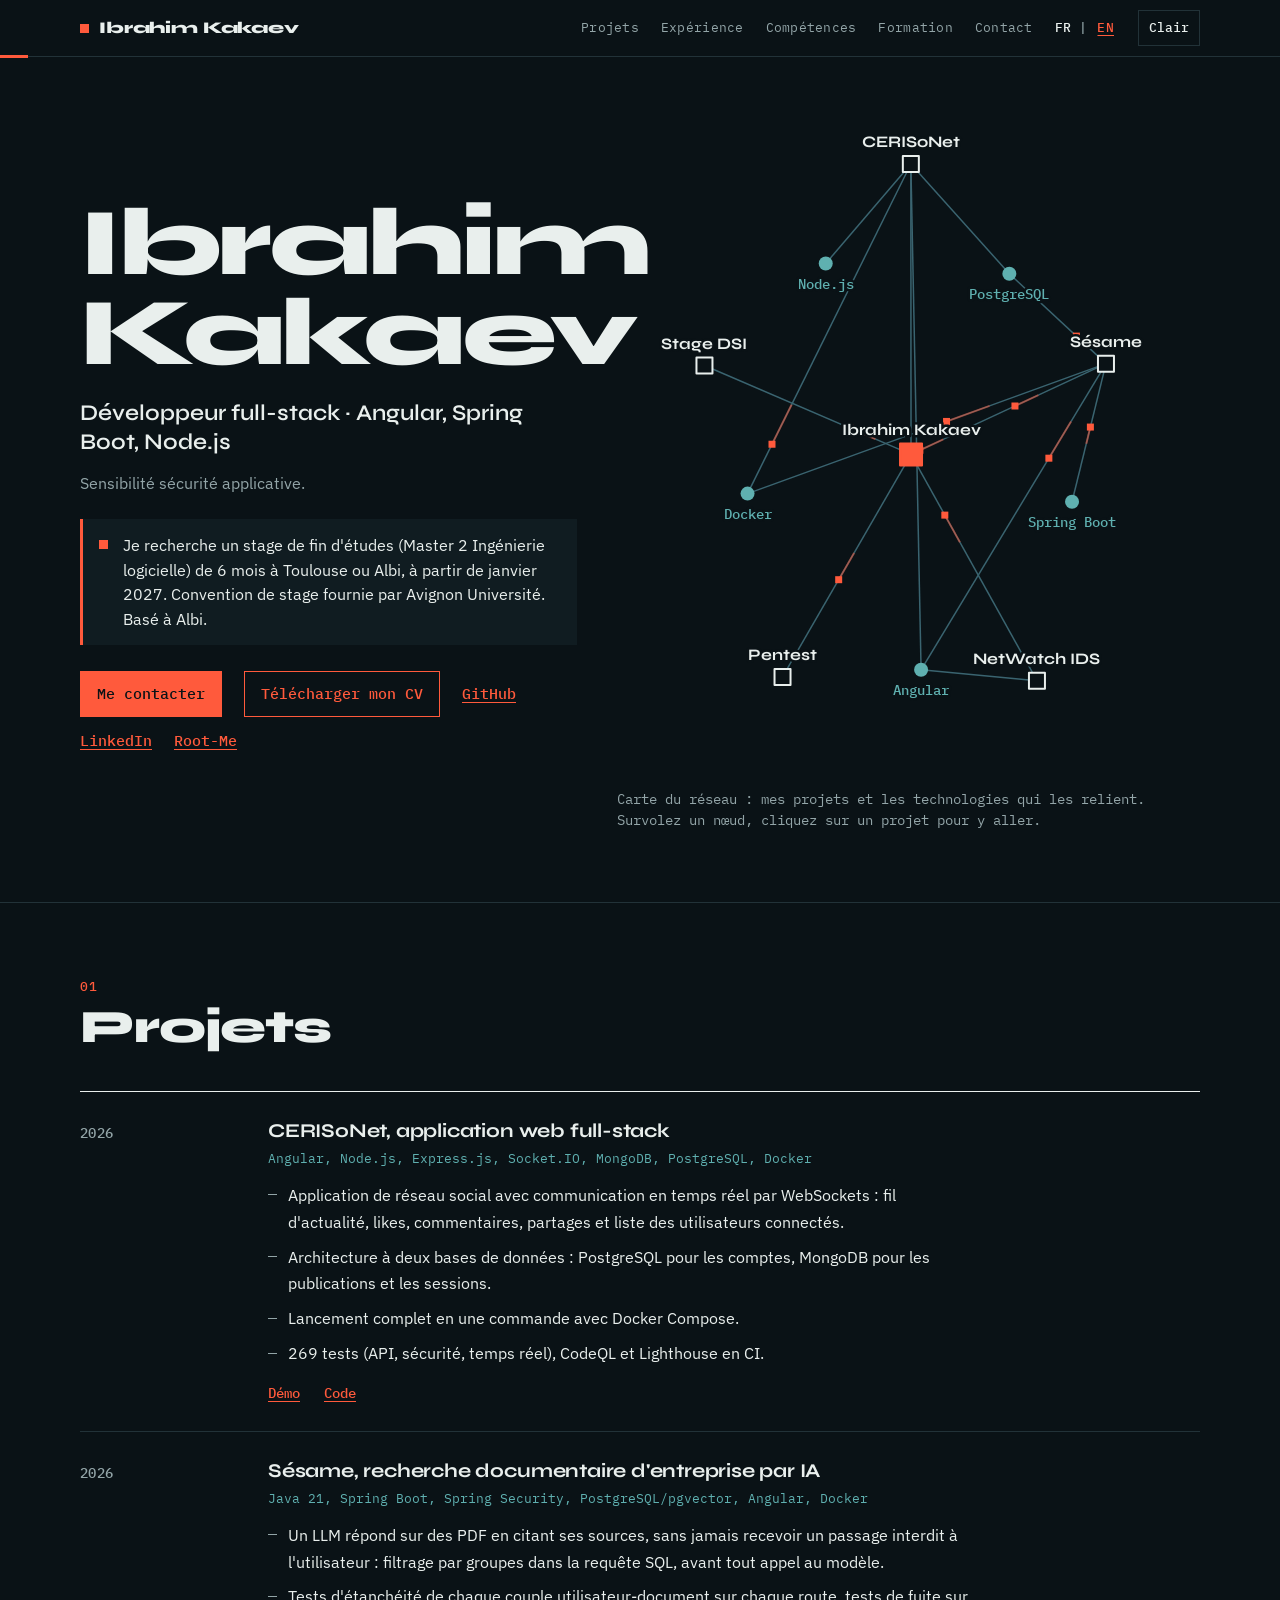
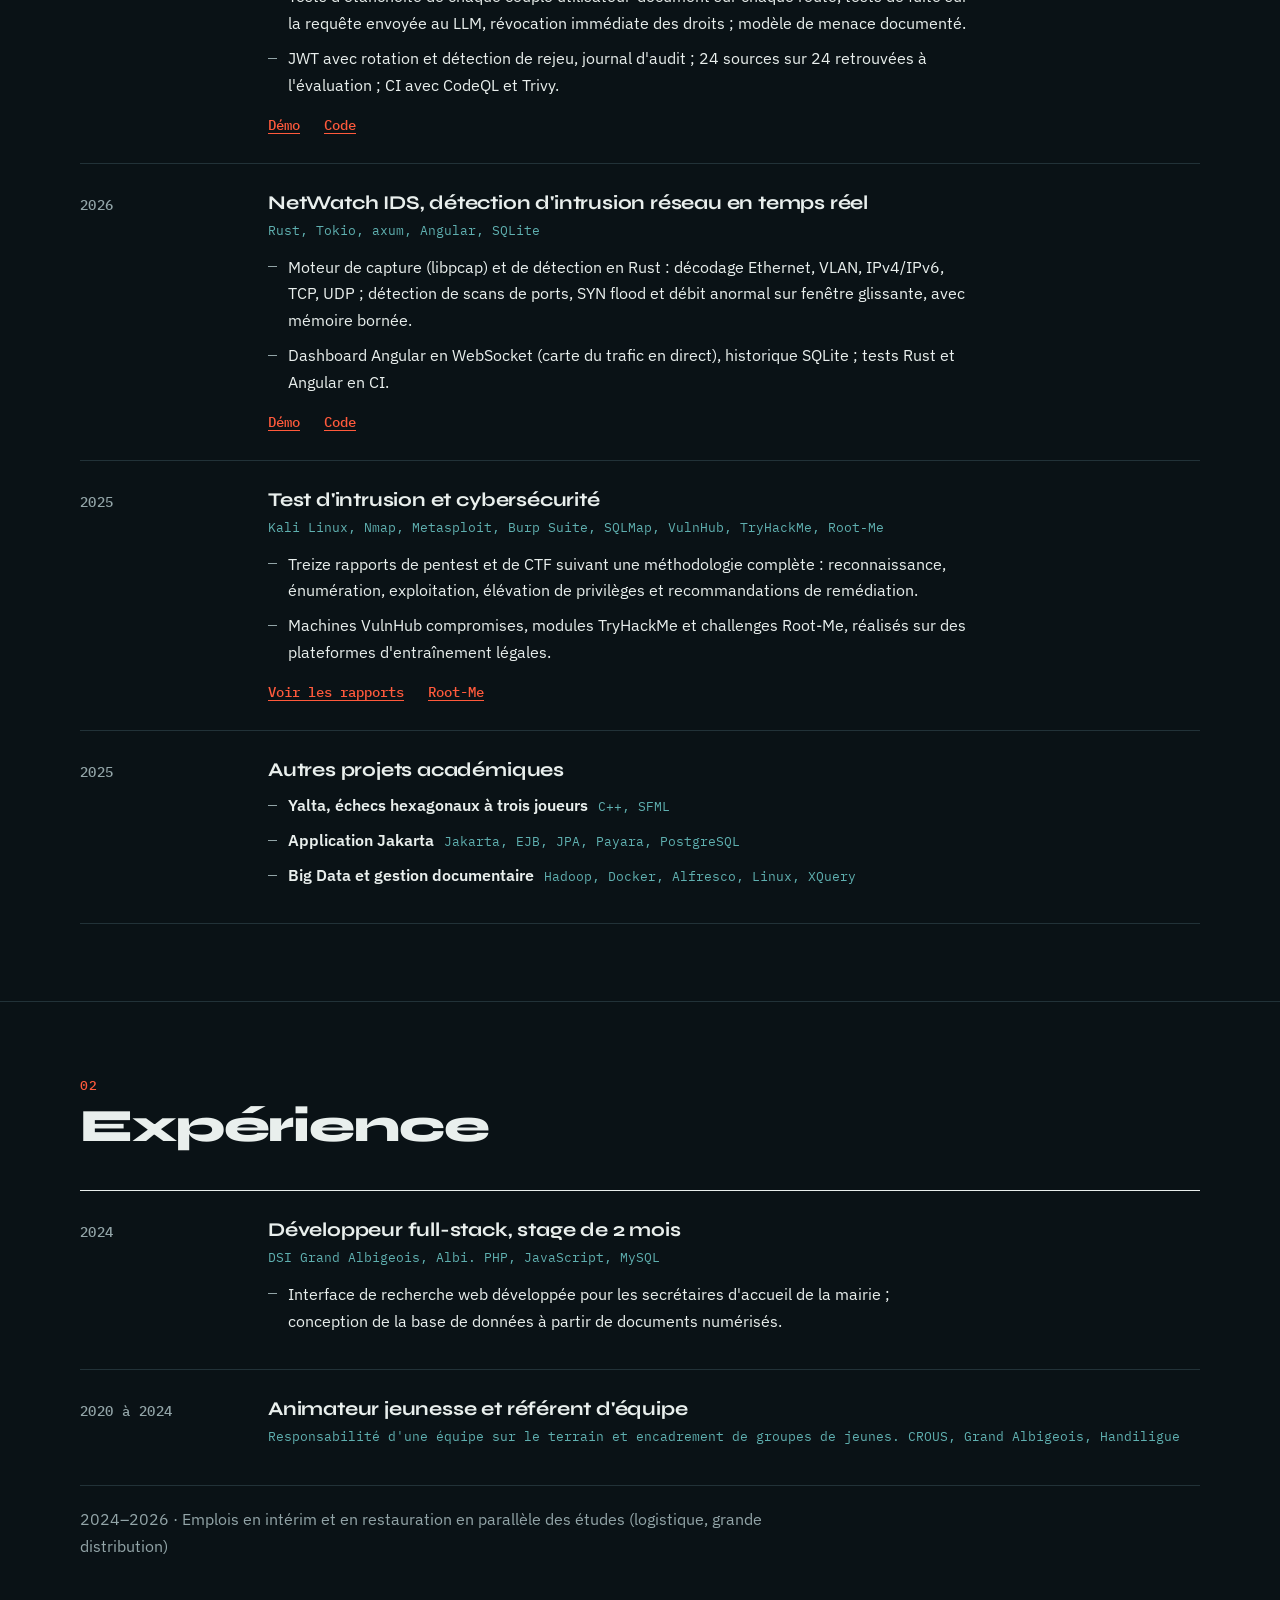
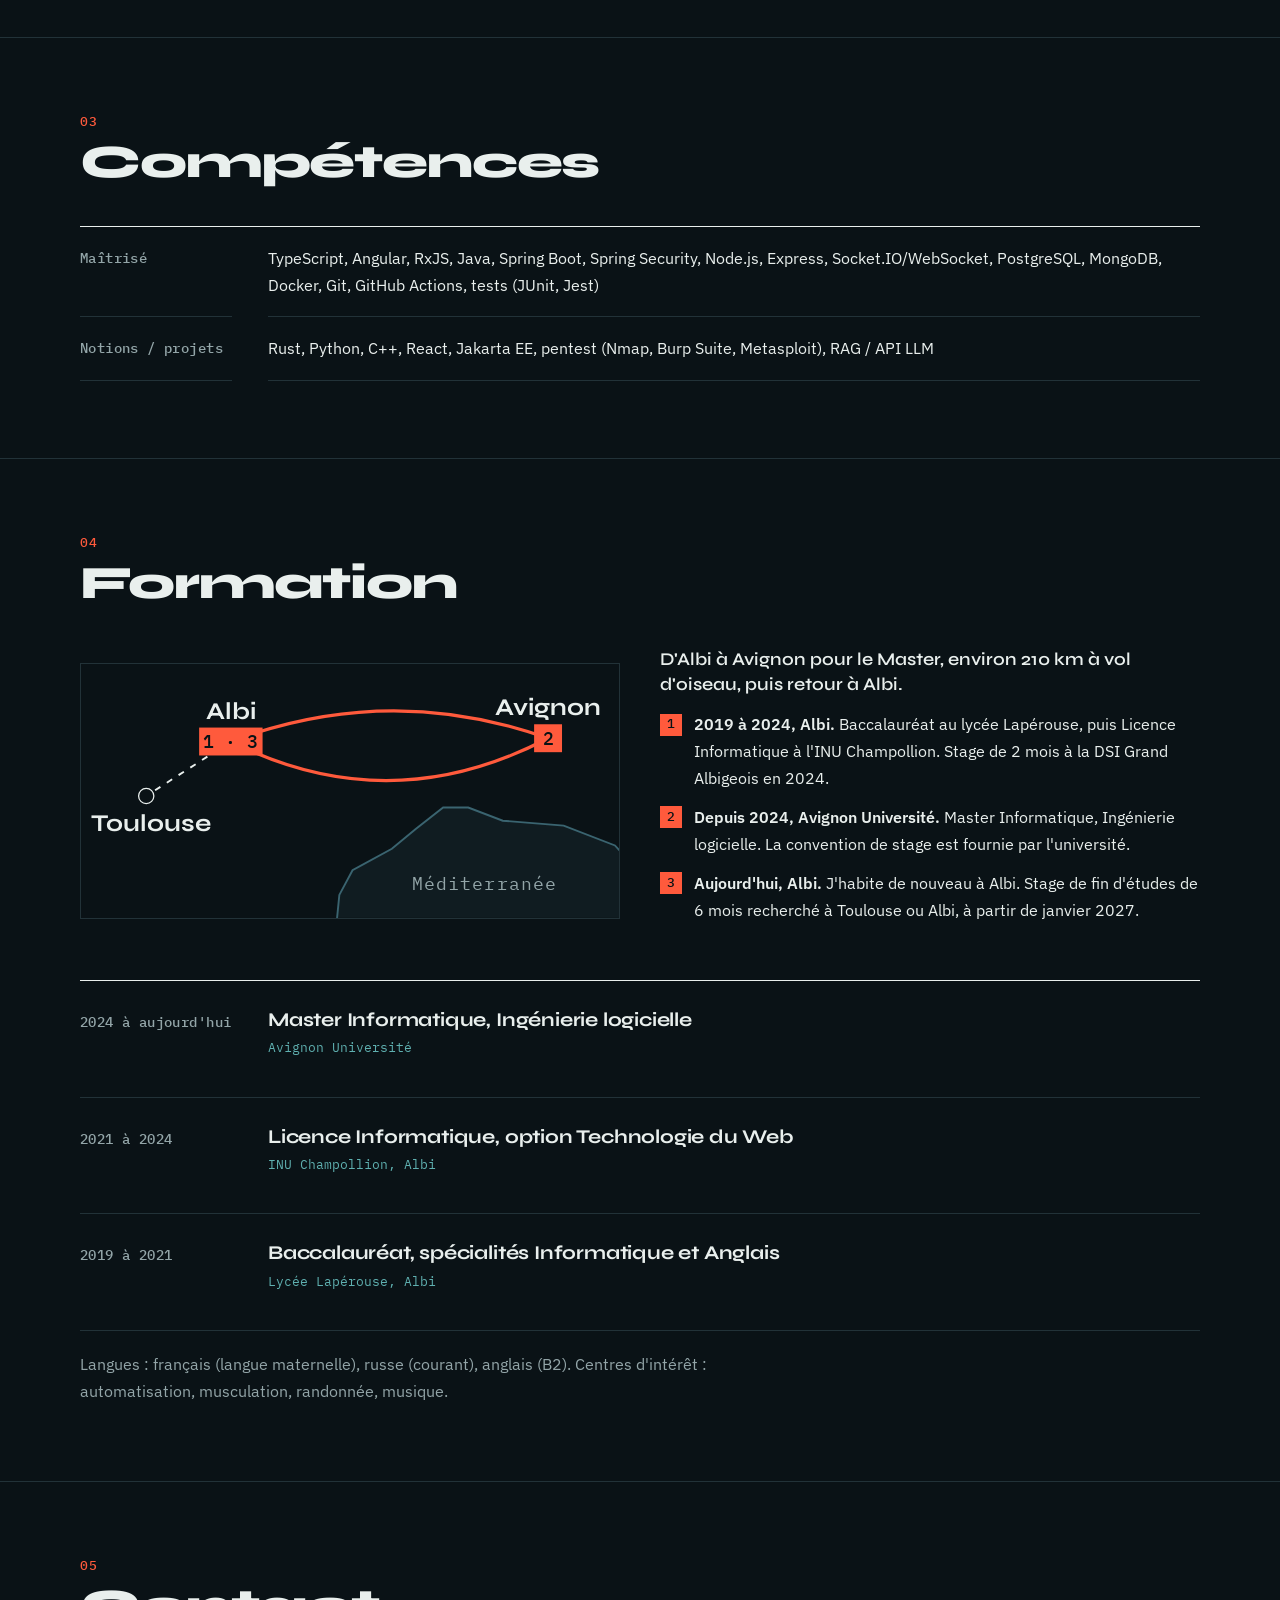
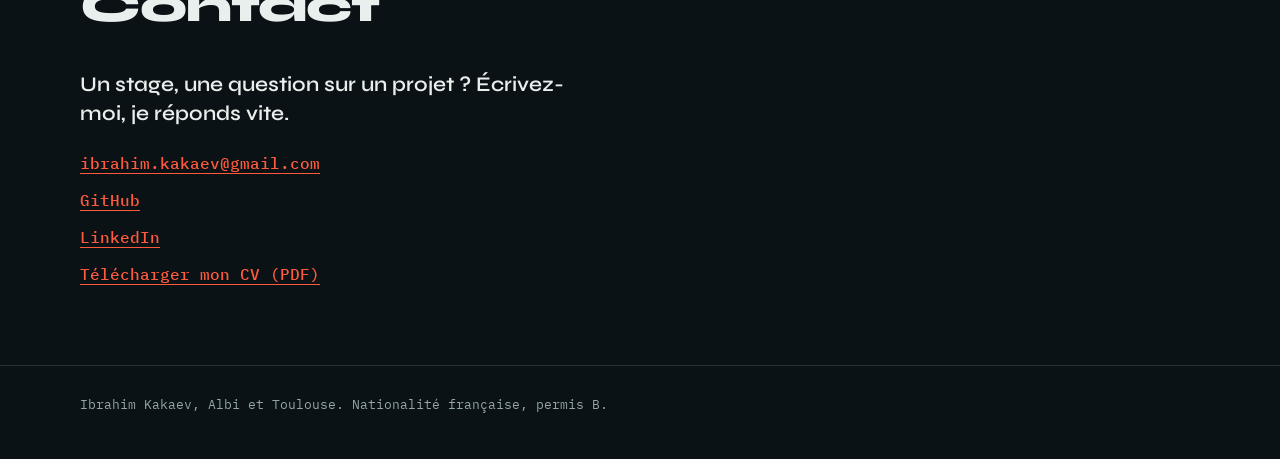
==== commit a7ef6299: "Repositionnement : titre, disponibilité, ordre des projets, compétences en deux niveaux - Titre « Dé" ====
--- a/index.html
+++ b/index.html
@@ -3,8 +3,8 @@
 <head>
   <meta charset="utf-8">
   <meta name="viewport" content="width=device-width, initial-scale=1">
-  <title>Ibrahim Kakaev, développeur full-stack Java / Angular</title>
-  <meta name="description" content="Ibrahim Kakaev, développeur full-stack Java, Spring Boot et Angular, avec un intérêt marqué pour la sécurité applicative. Je cherche un stage de fin d'études de 6 mois à Toulouse ou Albi, à partir de janvier 2027.">
+  <title>Ibrahim Kakaev, développeur full-stack · Angular, Spring Boot, Node.js</title>
+  <meta name="description" content="Ibrahim Kakaev, développeur full-stack Angular, Spring Boot et Node.js, sensible à la sécurité applicative. Je recherche un stage de fin d'études de 6 mois à Toulouse ou Albi, à partir de janvier 2027.">
   <link rel="canonical" href="https://ibrahimkakaev.github.io/">
   <link rel="alternate" hreflang="fr" href="https://ibrahimkakaev.github.io/">
   <link rel="alternate" hreflang="en" href="https://ibrahimkakaev.github.io/en/">
@@ -15,11 +15,11 @@
   <meta property="og:locale" content="fr_FR">
   <meta property="og:locale:alternate" content="en_GB">
   <meta property="og:url" content="https://ibrahimkakaev.github.io/">
-  <meta property="og:title" content="Ibrahim Kakaev, développeur full-stack Java / Angular">
-  <meta property="og:description" content="Ibrahim Kakaev, développeur full-stack Java, Spring Boot et Angular, avec un intérêt marqué pour la sécurité applicative. Je cherche un stage de fin d'études de 6 mois à Toulouse ou Albi, à partir de janvier 2027.">
+  <meta property="og:title" content="Ibrahim Kakaev, développeur full-stack · Angular, Spring Boot, Node.js">
+  <meta property="og:description" content="Ibrahim Kakaev, développeur full-stack Angular, Spring Boot et Node.js, sensible à la sécurité applicative. Je recherche un stage de fin d'études de 6 mois à Toulouse ou Albi, à partir de janvier 2027.">
   <meta name="twitter:card" content="summary">
-  <meta name="twitter:title" content="Ibrahim Kakaev, développeur full-stack Java / Angular">
-  <meta name="twitter:description" content="Ibrahim Kakaev, développeur full-stack Java, Spring Boot et Angular, avec un intérêt marqué pour la sécurité applicative. Je cherche un stage de fin d'études de 6 mois à Toulouse ou Albi, à partir de janvier 2027.">
+  <meta name="twitter:title" content="Ibrahim Kakaev, développeur full-stack · Angular, Spring Boot, Node.js">
+  <meta name="twitter:description" content="Ibrahim Kakaev, développeur full-stack Angular, Spring Boot et Node.js, sensible à la sécurité applicative. Je recherche un stage de fin d'études de 6 mois à Toulouse ou Albi, à partir de janvier 2027.">
   <!-- TODO : aucune image de partage dans le dépôt. Ajouter une image 1200 × 630 px (par exemple og-image.png),
        puis les balises og:image et twitter:image avec son URL absolue, et passer twitter:card à « summary_large_image ». -->
   <meta name="color-scheme" content="dark light">
@@ -57,11 +57,11 @@
     <div class="wrap hero-grid">
       <div class="hero-text">
         <h1 class="name">Ibrahim<br>Kakaev</h1>
-        <p class="role">Développeur full-stack Java / Spring Boot · Angular</p>
-        <p class="pitch">Je construis des applications complètes, de l'API Spring Boot ou Rust à l'interface Angular, livrées testées&nbsp;: intégration continue, analyse de sécurité et démo en ligne. Intérêt marqué pour la sécurité applicative.</p>
+        <p class="role">Développeur full-stack · Angular, Spring Boot, Node.js</p>
+        <p class="pitch">Sensibilité sécurité applicative.</p>
         <p class="availability">
           <span class="dot" aria-hidden="true"></span>
-          Je cherche un stage de fin d'études de 6 mois à Toulouse ou à Albi, à partir de janvier 2027. Disponible immédiatement, début anticipé possible.
+          Je recherche un stage de fin d'études (Master 2 Ingénierie logicielle) de 6 mois à Toulouse ou Albi, à partir de janvier 2027. Convention de stage fournie par Avignon Université. Basé à Albi.
         </p>
         <p class="hero-links">
           <a href="#contact">Me contacter</a>
@@ -72,7 +72,7 @@
         </p>
       </div>
       <div class="net-wrap" aria-hidden="true">
-        <canvas id="net" class="net"></canvas>
+        <canvas id="net" class="net" data-key="Angular, Spring Boot, Node.js"></canvas>
         <p class="net-caption">Carte du réseau&nbsp;: mes projets et les technologies qui les relient. Survolez un nœud, cliquez sur un projet pour y aller.</p>
       </div>
     </div>
@@ -82,37 +82,6 @@
       <div class="wrap">
         <h2>Projets</h2>
         <ol class="rows">
-          <li class="row" data-node="Sésame">
-            <span class="when">2026</span>
-            <div class="what">
-              <h3>Sésame, recherche documentaire d'entreprise par IA</h3>
-              <p class="stack">Java 21, Spring Boot, Spring Security, PostgreSQL/pgvector, Angular, Docker</p>
-              <ul>
-                <li>Un LLM répond sur des PDF en citant ses sources, sans jamais recevoir un passage interdit à l'utilisateur&nbsp;: filtrage par groupes dans la requête SQL, avant tout appel au modèle.</li>
-                <li>Tests d'étanchéité de chaque couple utilisateur-document sur chaque route, tests de fuite sur la requête envoyée au LLM, révocation immédiate des droits&nbsp;; modèle de menace documenté.</li>
-                <li>JWT avec rotation et détection de rejeu, journal d'audit&nbsp;; 24 sources sur 24 retrouvées à l'évaluation&nbsp;; CI avec CodeQL et Trivy.</li>
-              </ul>
-              <p class="more">
-                <a href="https://ibrahimkakaev.github.io/Sesame/">Démo</a>
-                <a href="https://github.com/IbrahimKakaev/Sesame">Code</a>
-              </p>
-            </div>
-          </li>
-          <li class="row" data-node="NetWatch IDS">
-            <span class="when">2026</span>
-            <div class="what">
-              <h3>NetWatch IDS, détection d'intrusion réseau en temps réel</h3>
-              <p class="stack">Rust, Tokio, axum, Angular, SQLite</p>
-              <ul>
-                <li>Moteur de capture (libpcap) et de détection en Rust&nbsp;: décodage Ethernet, VLAN, IPv4/IPv6, TCP, UDP&nbsp;; détection de scans de ports, SYN flood et débit anormal sur fenêtre glissante, avec mémoire bornée.</li>
-                <li>Dashboard Angular en WebSocket (carte du trafic en direct), historique SQLite&nbsp;; tests Rust et Angular en CI.</li>
-              </ul>
-              <p class="more">
-                <a href="https://ibrahimkakaev.github.io/NetWatch-IDS/">Démo</a>
-                <a href="https://github.com/IbrahimKakaev/NetWatch-IDS">Code</a>
-              </p>
-            </div>
-          </li>
           <li class="row" data-node="CERISoNet">
             <span class="when">2026</span>
             <div class="what">
@@ -130,6 +99,37 @@
               </p>
             </div>
           </li>
+          <li class="row" data-node="Sésame">
+            <span class="when">2026</span>
+            <div class="what">
+              <h3>Sésame, recherche documentaire d'entreprise par IA</h3>
+              <p class="stack">Java 21, Spring Boot, Spring Security, PostgreSQL/pgvector, Angular, Docker</p>
+              <ul>
+                <li>Un LLM répond sur des PDF en citant ses sources, sans jamais recevoir un passage interdit à l'utilisateur&nbsp;: filtrage par groupes dans la requête SQL, avant tout appel au modèle.</li>
+                <li>Tests d'étanchéité de chaque couple utilisateur-document sur chaque route, tests de fuite sur la requête envoyée au LLM, révocation immédiate des droits&nbsp;; modèle de menace documenté.</li>
+                <li>JWT avec rotation et détection de rejeu, journal d'audit&nbsp;; 24 sources sur 24 retrouvées à l'évaluation&nbsp;; CI avec CodeQL et Trivy.</li>
+              </ul>
+              <p class="more">
+                <a href="https://ibrahimkakaev.github.io/Sesame/">Démo</a>
+                <a href="https://github.com/IbrahimKakaev/Sesame">Code</a>
+              </p>
+            </div>
+          </li>
+          <li class="row" data-node="NetWatch IDS">
+            <span class="when">2026</span>
+            <div class="what">
+              <h3>NetWatch IDS, détection d'intrusion réseau en temps réel</h3>
+              <p class="stack">Rust, Tokio, axum, Angular, SQLite</p>
+              <ul>
+                <li>Moteur de capture (libpcap) et de détection en Rust&nbsp;: décodage Ethernet, VLAN, IPv4/IPv6, TCP, UDP&nbsp;; détection de scans de ports, SYN flood et débit anormal sur fenêtre glissante, avec mémoire bornée.</li>
+                <li>Dashboard Angular en WebSocket (carte du trafic en direct), historique SQLite&nbsp;; tests Rust et Angular en CI.</li>
+              </ul>
+              <p class="more">
+                <a href="https://ibrahimkakaev.github.io/NetWatch-IDS/">Démo</a>
+                <a href="https://github.com/IbrahimKakaev/NetWatch-IDS">Code</a>
+              </p>
+            </div>
+          </li>
           <li class="row" data-node="Pentest">
             <span class="when">2025</span>
             <div class="what">
@@ -145,35 +145,14 @@
               </p>
             </div>
           </li>
-          <li class="row" data-node="Yalta">
+          <li class="row">
             <span class="when">2025</span>
             <div class="what">
-              <h3>Yalta, échecs hexagonaux à trois joueurs</h3>
-              <p class="stack">C++, SFML</p>
-              <ul>
-                <li>Jeu d'échecs à trois joueurs sur un plateau hexagonal de 96 cases&nbsp;: logique de jeu, rendu graphique et adversaire IA basé sur l'algorithme MinMax.</li>
-                <li>Architecture MVC et annulation des coups.</li>
-              </ul>
-            </div>
-          </li>
-          <li class="row" data-node="Application Jakarta">
-            <span class="when">2025</span>
-            <div class="what">
-              <h3>Application Jakarta</h3>
-              <p class="stack">Jakarta, EJB, JPA, Payara, PostgreSQL</p>
-              <ul>
-                <li>Composants EJB avec persistance JPA, déployés sur Payara et connectés à PostgreSQL.</li>
-              </ul>
-            </div>
-          </li>
-          <li class="row" data-node="Big Data">
-            <span class="when">2025</span>
-            <div class="what">
-              <h3>Big Data et gestion documentaire</h3>
-              <p class="stack">Hadoop, Docker, Alfresco, Linux, XQuery</p>
-              <ul>
-                <li>Traitements distribués MapReduce sous Hadoop dans un environnement Docker.</li>
-                <li>Installation et dépannage d'Alfresco Community Edition, requêtage XML avec XQuery.</li>
+              <h3>Autres projets académiques</h3>
+              <ul class="mini">
+                <li><strong>Yalta, échecs hexagonaux à trois joueurs</strong> <span class="mini-stack">C++, SFML</span></li>
+                <li><strong>Application Jakarta</strong> <span class="mini-stack">Jakarta, EJB, JPA, Payara, PostgreSQL</span></li>
+                <li><strong>Big Data et gestion documentaire</strong> <span class="mini-stack">Hadoop, Docker, Alfresco, Linux, XQuery</span></li>
               </ul>
             </div>
           </li>
@@ -191,29 +170,19 @@
               <h3>Développeur full-stack, stage de 2 mois</h3>
               <p class="stack">DSI Grand Albigeois, Albi. PHP, JavaScript, MySQL</p>
               <ul>
-                <li>Développement d'une interface web de recherche pour les secrétaires d'accueil de la mairie.</li>
-                <li>Traitement et structuration de données complexes issues de documents scannés, et conception de la base de données.</li>
-              </ul>
-            </div>
-          </li>
-          <li class="row">
-            <span class="when">2024 à 2026</span>
-            <div class="what">
-              <h3>Employé polyvalent et logistique, intérim</h3>
-              <p class="stack">Action, Leclerc Drive, Basic-Fit, Domino's</p>
+                <li>Interface de recherche web développée pour les secrétaires d'accueil de la mairie&nbsp;; conception de la base de données à partir de documents numérisés.</li>
+              </ul>
             </div>
           </li>
           <li class="row">
             <span class="when">2020 à 2024</span>
             <div class="what">
-              <h3>Animateur jeunesse et référent</h3>
-              <p class="stack">CROUS, Grand Albigeois, Handiligue</p>
-              <ul>
-                <li>Encadrement de groupes de jeunes et responsabilité d'une équipe sur le terrain.</li>
-              </ul>
+              <h3>Animateur jeunesse et référent d'équipe</h3>
+              <p class="stack">Responsabilité d'une équipe sur le terrain et encadrement de groupes de jeunes. CROUS, Grand Albigeois, Handiligue</p>
             </div>
           </li>
         </ol>
+        <p class="aside">2024–2026 · Emplois en intérim et en restauration en parallèle des études (logistique, grande distribution)</p>
       </div>
     </section>
 
@@ -221,22 +190,10 @@
       <div class="wrap">
         <h2>Compétences</h2>
         <dl class="skills">
-          <dt>Langages</dt>
-          <dd>Java 21, TypeScript, JavaScript, Rust, Python, C++, PHP, SQL</dd>
-          <dt>Back-end</dt>
-          <dd>Spring Boot, Spring Security, JPA, Flyway, Jakarta EE, Node.js, Express.js, API REST, WebSocket, SSE</dd>
-          <dt>Front-end</dt>
-          <dd>Angular (signals, composants autonomes), RxJS, React</dd>
-          <dt>Données</dt>
-          <dd>PostgreSQL, pgvector, MongoDB, MySQL, SQLite</dd>
-          <dt>DevOps</dt>
-          <dd>Linux, Git, Docker, Docker Compose, GitHub Actions, CodeQL, Trivy</dd>
-          <dt>Tests</dt>
-          <dd>JUnit, Testcontainers, Jest, Vitest, PyTest</dd>
-          <dt>IA et sécurité</dt>
-          <dd>RAG, embeddings (ONNX), API LLM&nbsp;; JWT, OWASP, pentest (Nmap, Burp Suite, Metasploit)</dd>
-          <dt>Méthodes</dt>
-          <dd>UML, MVC, Scrum, Jira</dd>
+          <dt>Maîtrisé</dt>
+          <dd>TypeScript, Angular, RxJS, Java, Spring Boot, Spring Security, Node.js, Express, Socket.IO/WebSocket, PostgreSQL, MongoDB, Docker, Git, GitHub Actions, tests (JUnit, Jest)</dd>
+          <dt>Notions / projets</dt>
+          <dd>Rust, Python, C++, React, Jakarta EE, pentest (Nmap, Burp Suite, Metasploit), RAG / API LLM</dd>
         </dl>
       </div>
     </section>
@@ -245,29 +202,28 @@
       <div class="wrap">
         <h2>Formation</h2>
         <figure class="path">
-          <svg class="path-map" viewBox="0 0 424 200" role="img" aria-label="Carte du parcours : Albi, puis Avignon, puis un stage visé à Toulouse ou Albi">
+          <svg class="path-map" viewBox="0 0 424 200" role="img" aria-label="Carte du parcours : Albi, puis Avignon pour le Master, puis retour à Albi ; stage recherché à Toulouse ou Albi">
             <polygon class="path-sea" points="201.8,200.2 203.6,182.0 214.0,162.5 245.0,145.6 263.8,130.0 285.4,113.1 305.2,113.1 332.4,123.5 380.4,127.4 420.8,143.0 433.0,156.0 424,200 201.8,200"/>
             <polyline class="path-coast" points="201.8,200.2 203.6,182.0 214.0,162.5 245.0,145.6 263.8,130.0 285.4,113.1 305.2,113.1 332.4,123.5 380.4,127.4 420.8,143.0 433.0,156.0"/>
             <text class="path-water" x="318" y="178">Méditerranée</text>
-            <path class="path-goal" d="M368.1 58.5 Q 240 170 51.4 104.0 L 118.1 61.1"/>
-            <path class="path-route" d="M118.1 61.1 Q 243 14 368.1 58.5"/>
+            <path class="path-goal" d="M118.1 61.1 L 51.4 104.0"/>
+            <path class="path-route" d="M118.1 61.1 Q 243 14 368.1 58.5 Q 243 124 118.1 61.1"/>
             <rect class="path-packet" x="-4" y="-4" width="8" height="8"/>
-            <rect class="path-stop" x="108.1" y="51.1" width="20" height="20"/>
-            <text class="path-num" x="118.1" y="66.1">1</text>
+            <rect class="path-stop" x="94.1" y="51.1" width="48" height="20"/>
+            <text class="path-num" x="118.1" y="66.1">1 · 3</text>
             <text class="path-city" x="118.1" y="43.1">Albi</text>
             <rect class="path-stop" x="358.1" y="48.5" width="20" height="20"/>
             <text class="path-num" x="368.1" y="63.5">2</text>
             <text class="path-city" x="368.1" y="40.5">Avignon</text>
-            <rect class="path-stop path-stop-goal" x="41.4" y="94.0" width="20" height="20"/>
-            <text class="path-num path-num-goal" x="51.4" y="109.0">3</text>
-            <text class="path-city" x="51.4" y="134.0">Toulouse</text>
+            <circle class="path-stop-goal" cx="51.4" cy="104.0" r="6"/>
+            <text class="path-city" x="55.4" y="132.0">Toulouse</text>
           </svg>
           <figcaption>
-            <p class="path-lead">D'Albi à Avignon, environ 210&nbsp;km à vol d'oiseau, avec un retour visé en Occitanie pour le stage.</p>
+            <p class="path-lead">D'Albi à Avignon pour le Master, environ 210&nbsp;km à vol d'oiseau, puis retour à Albi.</p>
             <ol class="path-steps">
               <li><strong>2019 à 2024, Albi.</strong> Baccalauréat au lycée Lapérouse, puis Licence Informatique à l'INU Champollion. Stage de 2 mois à la DSI Grand Albigeois en 2024.</li>
-              <li><strong>2024 à aujourd'hui, Avignon.</strong> Master Informatique, Ingénierie logicielle, à Avignon Université.</li>
-              <li><strong>Janvier 2027, Toulouse ou Albi.</strong> Stage de fin d'études de 6 mois recherché.</li>
+              <li><strong>Depuis 2024, Avignon Université.</strong> Master Informatique, Ingénierie logicielle. La convention de stage est fournie par l'université.</li>
+              <li><strong>Aujourd'hui, Albi.</strong> J'habite de nouveau à Albi. Stage de fin d'études de 6 mois recherché à Toulouse ou Albi, à partir de janvier 2027.</li>
             </ol>
           </figcaption>
         </figure>
@@ -294,7 +250,7 @@
             </div>
           </li>
         </ol>
-        <p class="aside">Langues&nbsp;: français (langue maternelle), russe (courant), anglais (B1). Centres d'intérêt&nbsp;: automatisation, musculation, randonnée, musique.</p>
+        <p class="aside">Langues&nbsp;: français (langue maternelle), russe (courant), anglais (B2). Centres d'intérêt&nbsp;: automatisation, musculation, randonnée, musique.</p>
       </div>
     </section>
 
--- a/style.css
+++ b/style.css
@@ -443,6 +443,17 @@
   font-size: 0.9rem;
 }
 
+/* Projets secondaires : une ligne chacun */
+.mini-stack {
+  margin-left: 6px;
+  font-family: var(--mono);
+  font-size: 0.82rem;
+  color: var(--node);
+}
+.what .mini { margin-top: 10px; }
+.what .mini strong { font-weight: 600; }
+.row + .aside, .rows + .aside { margin-top: 20px; }
+
 /* Ligne visée depuis la carte du réseau */
 .row.ping { animation: ping 1.4s ease-out; }
 
@@ -484,7 +495,6 @@
 .path-stop { fill: var(--accent); stroke: var(--accent); stroke-width: 2; }
 .path-stop-goal { fill: var(--bg); stroke: var(--text); }
 .path-num { fill: var(--on-accent); font-family: var(--mono); font-weight: 500; font-size: 14px; text-anchor: middle; }
-.path-num-goal { fill: var(--text); }
 .path-city { fill: var(--text); font-family: var(--display); font-weight: 700; font-size: 19px; text-anchor: middle; }
 .path-packet { fill: var(--text); opacity: 0; }
 
@@ -531,12 +541,6 @@
   line-height: 1;
 }
 
-.path-steps li:last-child::before {
-  background: none;
-  color: var(--text);
-  box-shadow: inset 0 0 0 1.5px var(--text);
-}
-
 .path-steps strong { font-weight: 600; }
 
 @media (min-width: 900px) {
@@ -547,9 +551,9 @@
   @supports (offset-path: path("M0 0 L1 1")) {
     .path-packet {
       opacity: 1;
-      offset-path: path("M118.1 61.1 Q 243 14 368.1 58.5");
+      offset-path: path("M118.1 61.1 Q 243 14 368.1 58.5 Q 243 124 118.1 61.1");
       offset-rotate: 0deg;
-      animation: path-travel 3.6s ease-in-out infinite;
+      animation: path-travel 6s linear infinite;
     }
   }
 }
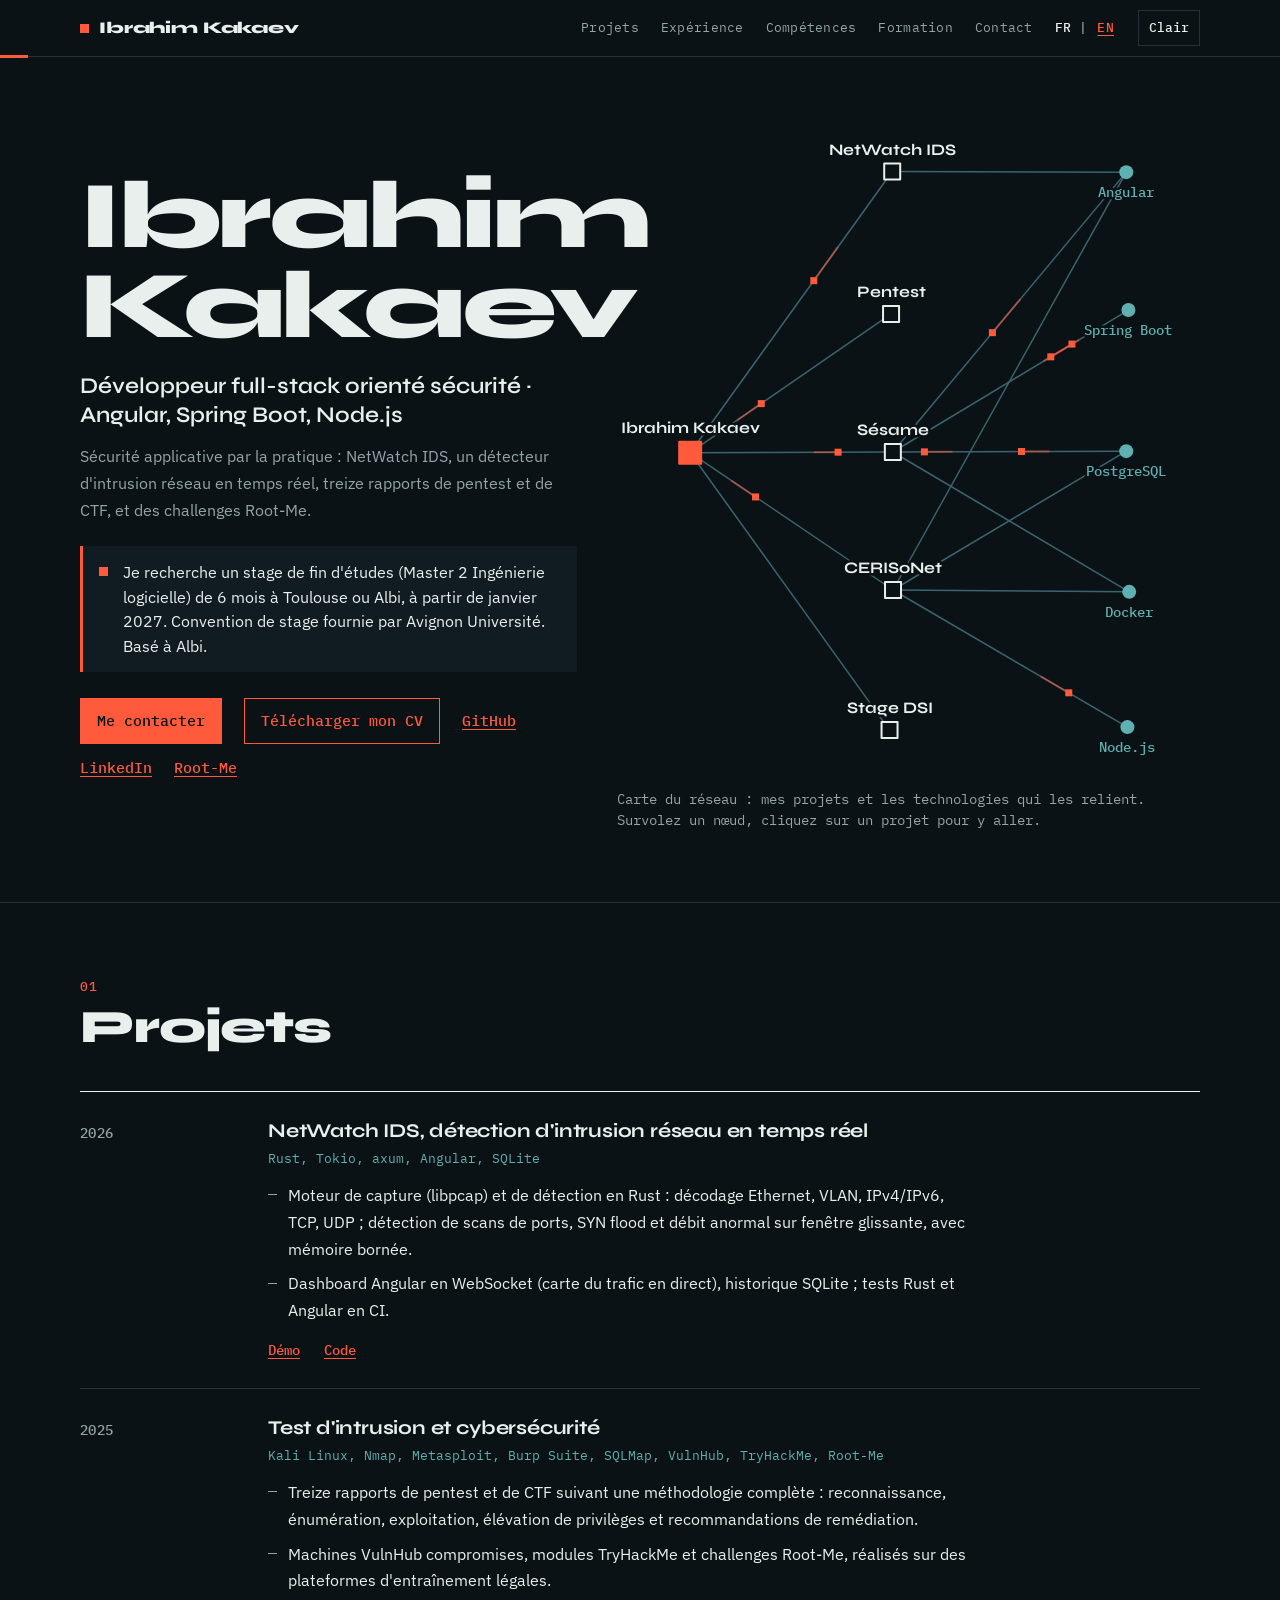
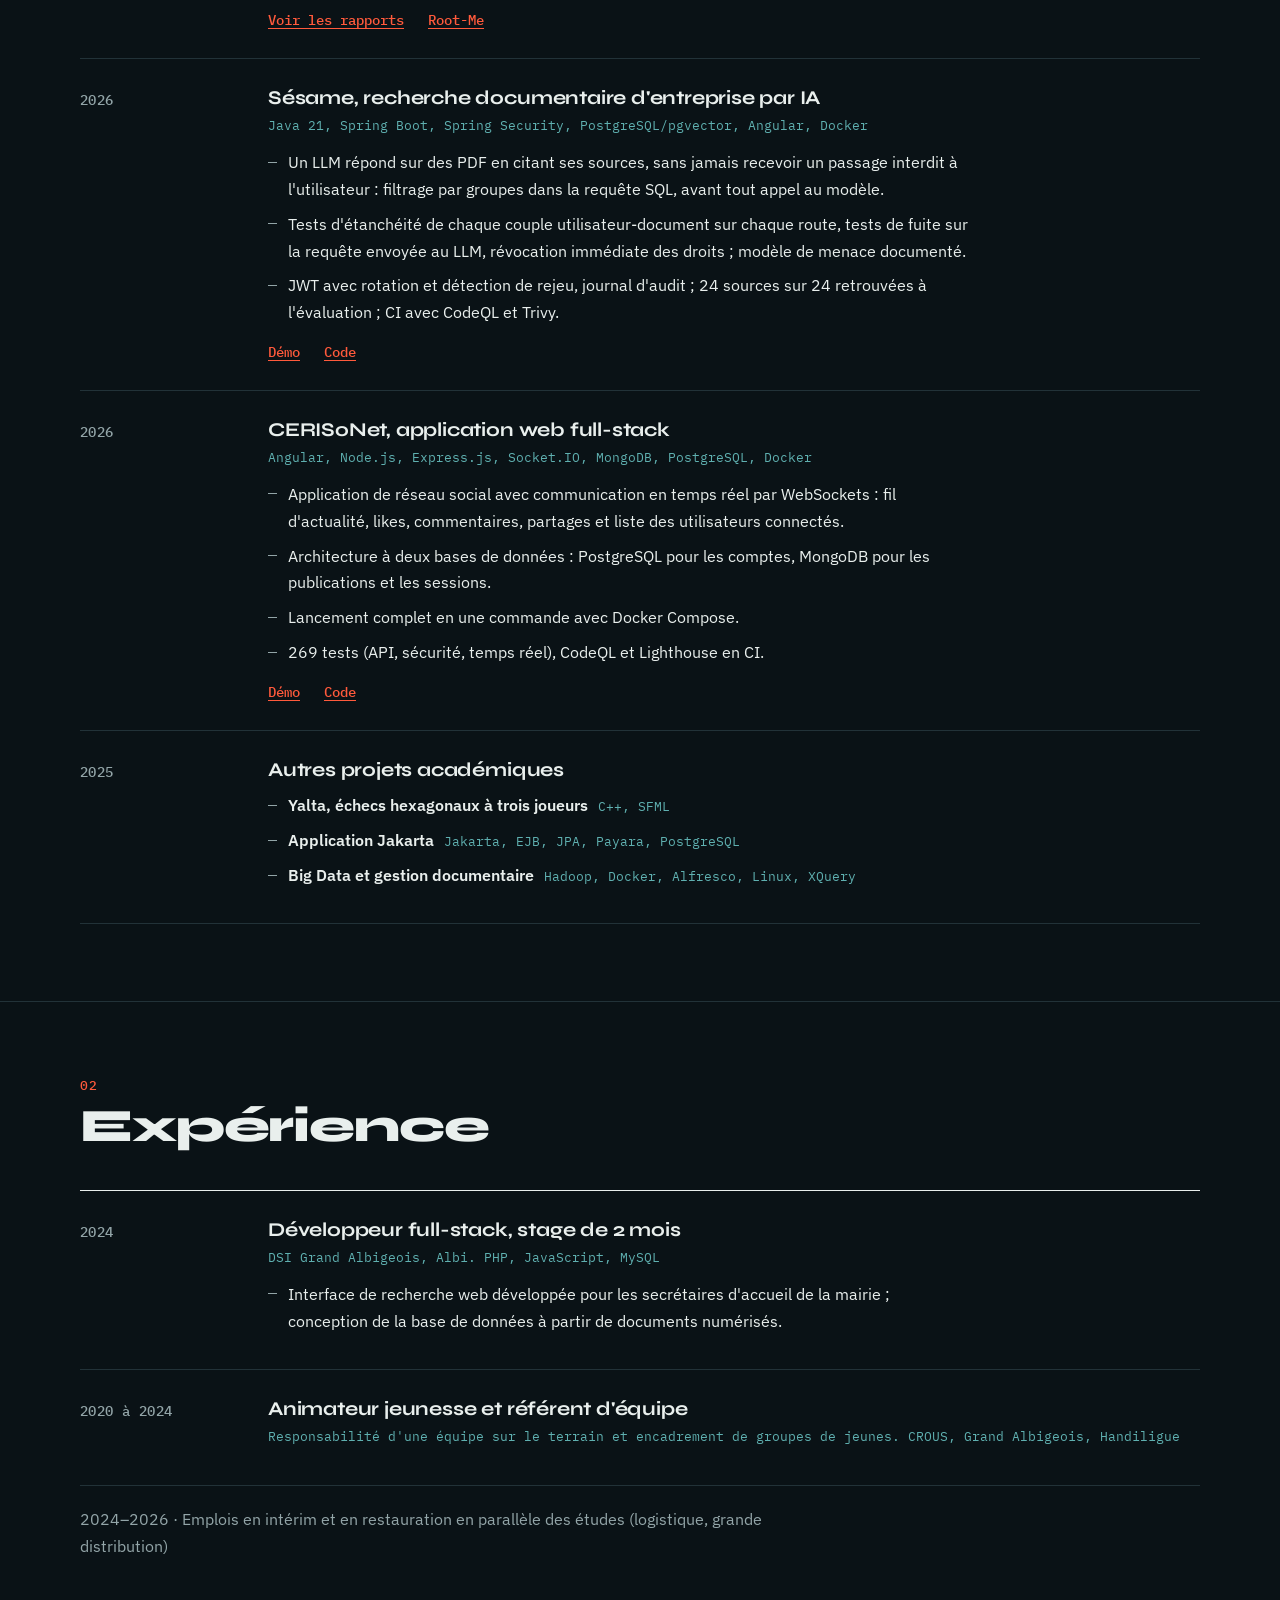
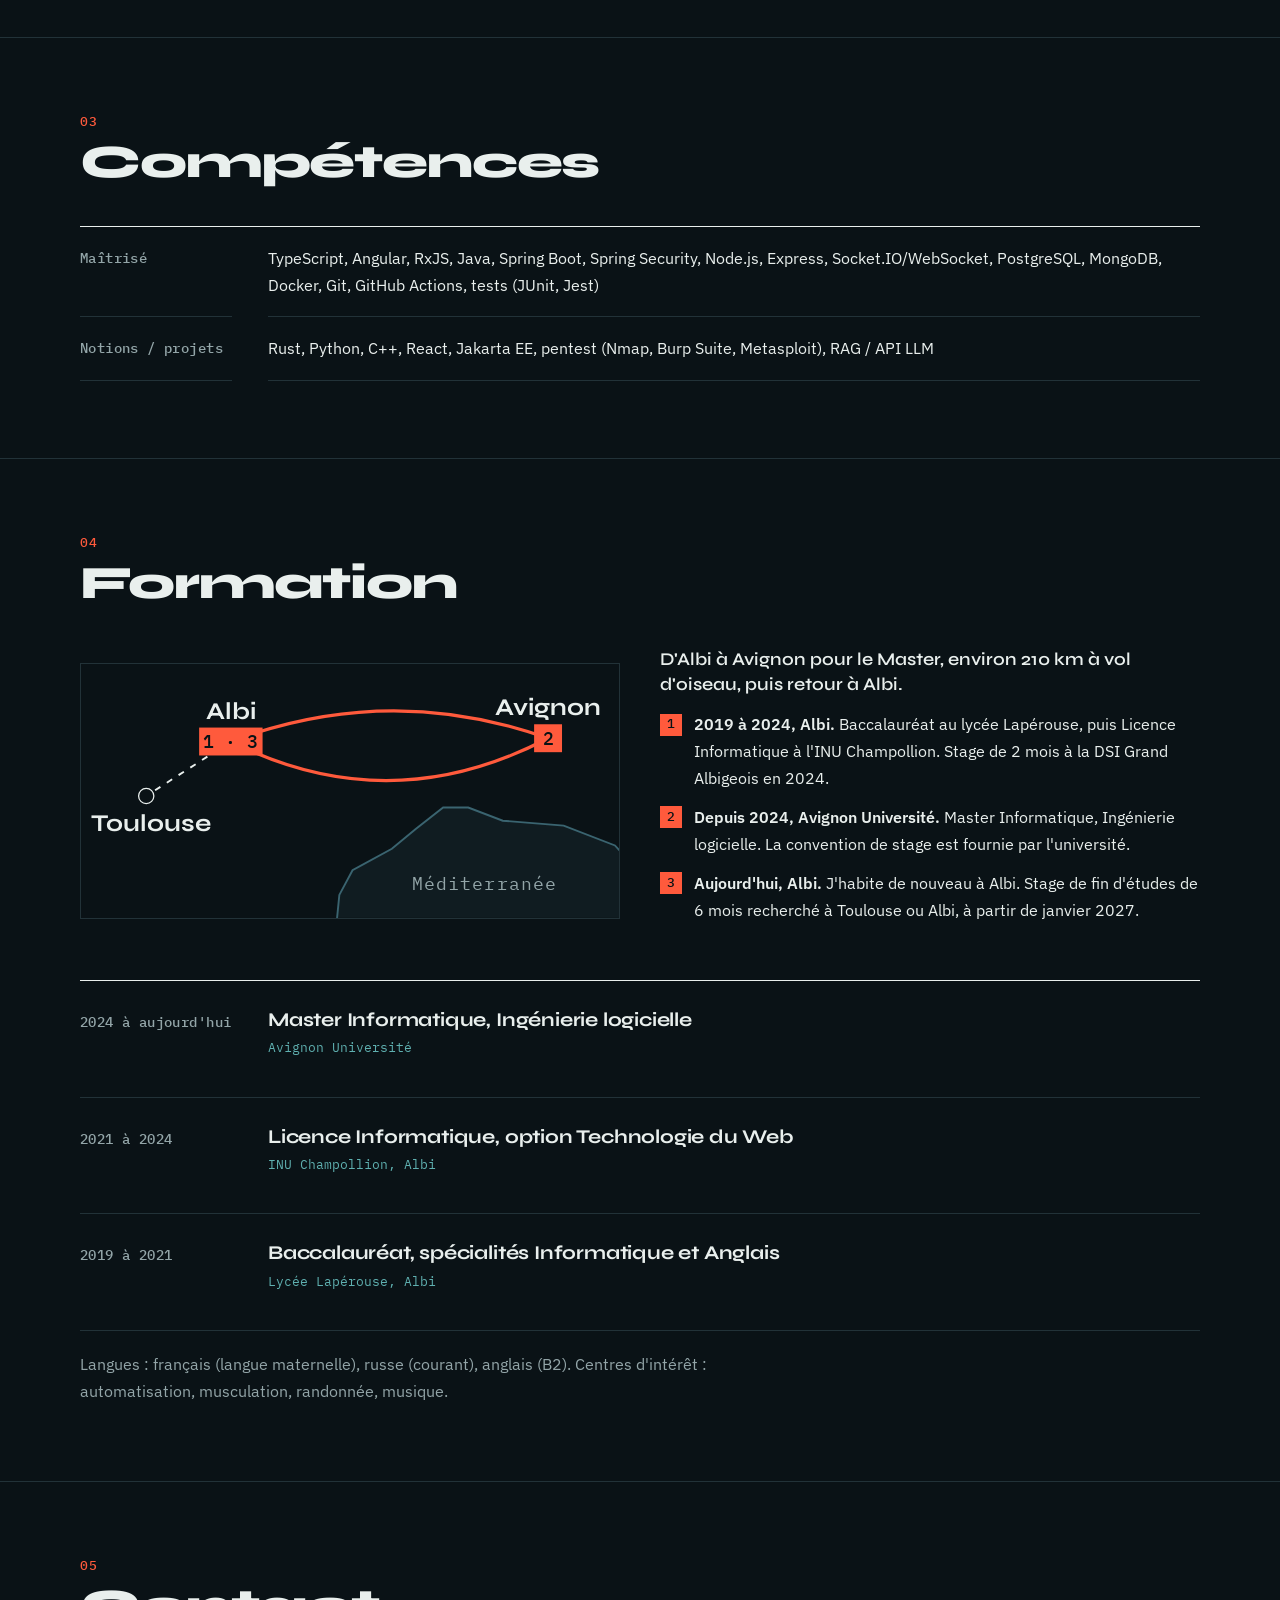
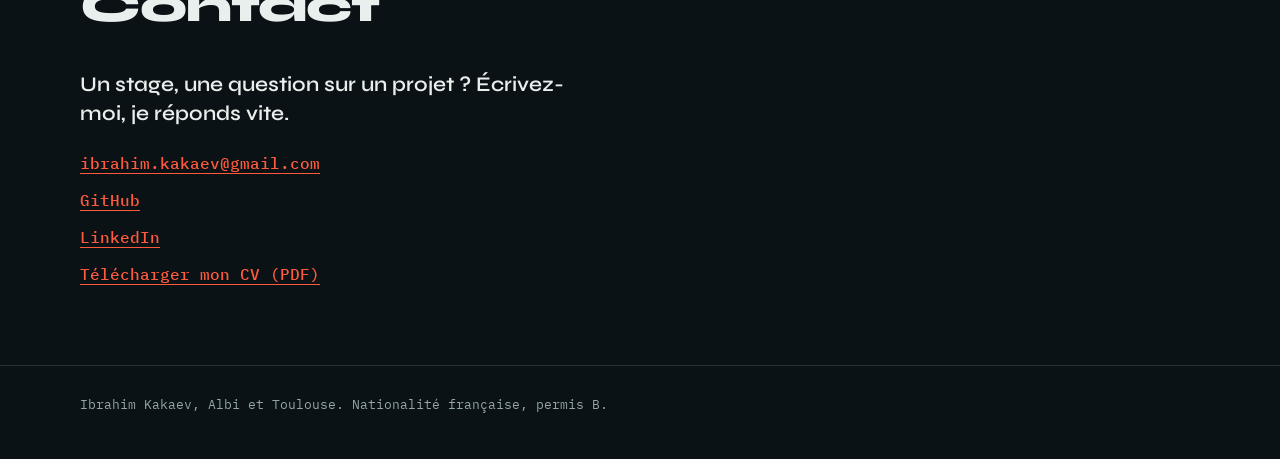
==== commit 8a9ff909: "Positionnement « full-stack orienté sécurité », NetWatch IDS en premier - Titre, accroche et métadon" ====
--- a/index.html
+++ b/index.html
@@ -3,8 +3,8 @@
 <head>
   <meta charset="utf-8">
   <meta name="viewport" content="width=device-width, initial-scale=1">
-  <title>Ibrahim Kakaev, développeur full-stack · Angular, Spring Boot, Node.js</title>
-  <meta name="description" content="Ibrahim Kakaev, développeur full-stack Angular, Spring Boot et Node.js, sensible à la sécurité applicative. Je recherche un stage de fin d'études de 6 mois à Toulouse ou Albi, à partir de janvier 2027.">
+  <title>Ibrahim Kakaev, développeur full-stack orienté sécurité</title>
+  <meta name="description" content="Ibrahim Kakaev, développeur full-stack orienté sécurité (Angular, Spring Boot, Node.js) : détection d'intrusion réseau, pentest, Root-Me. Je recherche un stage de fin d'études de 6 mois à Toulouse ou Albi, à partir de janvier 2027.">
   <link rel="canonical" href="https://ibrahimkakaev.github.io/">
   <link rel="alternate" hreflang="fr" href="https://ibrahimkakaev.github.io/">
   <link rel="alternate" hreflang="en" href="https://ibrahimkakaev.github.io/en/">
@@ -15,11 +15,11 @@
   <meta property="og:locale" content="fr_FR">
   <meta property="og:locale:alternate" content="en_GB">
   <meta property="og:url" content="https://ibrahimkakaev.github.io/">
-  <meta property="og:title" content="Ibrahim Kakaev, développeur full-stack · Angular, Spring Boot, Node.js">
-  <meta property="og:description" content="Ibrahim Kakaev, développeur full-stack Angular, Spring Boot et Node.js, sensible à la sécurité applicative. Je recherche un stage de fin d'études de 6 mois à Toulouse ou Albi, à partir de janvier 2027.">
+  <meta property="og:title" content="Ibrahim Kakaev, développeur full-stack orienté sécurité">
+  <meta property="og:description" content="Ibrahim Kakaev, développeur full-stack orienté sécurité (Angular, Spring Boot, Node.js) : détection d'intrusion réseau, pentest, Root-Me. Je recherche un stage de fin d'études de 6 mois à Toulouse ou Albi, à partir de janvier 2027.">
   <meta name="twitter:card" content="summary">
-  <meta name="twitter:title" content="Ibrahim Kakaev, développeur full-stack · Angular, Spring Boot, Node.js">
-  <meta name="twitter:description" content="Ibrahim Kakaev, développeur full-stack Angular, Spring Boot et Node.js, sensible à la sécurité applicative. Je recherche un stage de fin d'études de 6 mois à Toulouse ou Albi, à partir de janvier 2027.">
+  <meta name="twitter:title" content="Ibrahim Kakaev, développeur full-stack orienté sécurité">
+  <meta name="twitter:description" content="Ibrahim Kakaev, développeur full-stack orienté sécurité (Angular, Spring Boot, Node.js) : détection d'intrusion réseau, pentest, Root-Me. Je recherche un stage de fin d'études de 6 mois à Toulouse ou Albi, à partir de janvier 2027.">
   <!-- TODO : aucune image de partage dans le dépôt. Ajouter une image 1200 × 630 px (par exemple og-image.png),
        puis les balises og:image et twitter:image avec son URL absolue, et passer twitter:card à « summary_large_image ». -->
   <meta name="color-scheme" content="dark light">
@@ -57,8 +57,8 @@
     <div class="wrap hero-grid">
       <div class="hero-text">
         <h1 class="name">Ibrahim<br>Kakaev</h1>
-        <p class="role">Développeur full-stack · Angular, Spring Boot, Node.js</p>
-        <p class="pitch">Sensibilité sécurité applicative.</p>
+        <p class="role">Développeur full-stack orienté sécurité · Angular, Spring Boot, Node.js</p>
+        <p class="pitch">Sécurité applicative par la pratique&nbsp;: NetWatch IDS, un détecteur d'intrusion réseau en temps réel, treize rapports de pentest et de CTF, et des challenges Root-Me.</p>
         <p class="availability">
           <span class="dot" aria-hidden="true"></span>
           Je recherche un stage de fin d'études (Master 2 Ingénierie logicielle) de 6 mois à Toulouse ou Albi, à partir de janvier 2027. Convention de stage fournie par Avignon Université. Basé à Albi.
@@ -82,6 +82,52 @@
       <div class="wrap">
         <h2>Projets</h2>
         <ol class="rows">
+          <li class="row" data-node="NetWatch IDS">
+            <span class="when">2026</span>
+            <div class="what">
+              <h3>NetWatch IDS, détection d'intrusion réseau en temps réel</h3>
+              <p class="stack">Rust, Tokio, axum, Angular, SQLite</p>
+              <ul>
+                <li>Moteur de capture (libpcap) et de détection en Rust&nbsp;: décodage Ethernet, VLAN, IPv4/IPv6, TCP, UDP&nbsp;; détection de scans de ports, SYN flood et débit anormal sur fenêtre glissante, avec mémoire bornée.</li>
+                <li>Dashboard Angular en WebSocket (carte du trafic en direct), historique SQLite&nbsp;; tests Rust et Angular en CI.</li>
+              </ul>
+              <p class="more">
+                <a href="https://ibrahimkakaev.github.io/NetWatch-IDS/">Démo</a>
+                <a href="https://github.com/IbrahimKakaev/NetWatch-IDS">Code</a>
+              </p>
+            </div>
+          </li>
+          <li class="row" data-node="Pentest">
+            <span class="when">2025</span>
+            <div class="what">
+              <h3>Test d'intrusion et cybersécurité</h3>
+              <p class="stack">Kali Linux, Nmap, Metasploit, Burp Suite, SQLMap, VulnHub, TryHackMe, Root-Me</p>
+              <ul>
+                <li>Treize rapports de pentest et de CTF suivant une méthodologie complète&nbsp;: reconnaissance, énumération, exploitation, élévation de privilèges et recommandations de remédiation.</li>
+                <li>Machines VulnHub compromises, modules TryHackMe et challenges Root-Me, réalisés sur des plateformes d'entraînement légales.</li>
+              </ul>
+              <p class="more">
+                <a href="reports.html">Voir les rapports</a>
+                <a href="https://www.root-me.org/MIK_Sparrow?lang=fr">Root-Me</a>
+              </p>
+            </div>
+          </li>
+          <li class="row" data-node="Sésame">
+            <span class="when">2026</span>
+            <div class="what">
+              <h3>Sésame, recherche documentaire d'entreprise par IA</h3>
+              <p class="stack">Java 21, Spring Boot, Spring Security, PostgreSQL/pgvector, Angular, Docker</p>
+              <ul>
+                <li>Un LLM répond sur des PDF en citant ses sources, sans jamais recevoir un passage interdit à l'utilisateur&nbsp;: filtrage par groupes dans la requête SQL, avant tout appel au modèle.</li>
+                <li>Tests d'étanchéité de chaque couple utilisateur-document sur chaque route, tests de fuite sur la requête envoyée au LLM, révocation immédiate des droits&nbsp;; modèle de menace documenté.</li>
+                <li>JWT avec rotation et détection de rejeu, journal d'audit&nbsp;; 24 sources sur 24 retrouvées à l'évaluation&nbsp;; CI avec CodeQL et Trivy.</li>
+              </ul>
+              <p class="more">
+                <a href="https://ibrahimkakaev.github.io/Sesame/">Démo</a>
+                <a href="https://github.com/IbrahimKakaev/Sesame">Code</a>
+              </p>
+            </div>
+          </li>
           <li class="row" data-node="CERISoNet">
             <span class="when">2026</span>
             <div class="what">
@@ -96,52 +142,6 @@
               <p class="more">
                 <a href="https://ibrahimkakaev.github.io/CERISoNet/">Démo</a>
                 <a href="https://github.com/IbrahimKakaev/CERISoNet">Code</a>
-              </p>
-            </div>
-          </li>
-          <li class="row" data-node="Sésame">
-            <span class="when">2026</span>
-            <div class="what">
-              <h3>Sésame, recherche documentaire d'entreprise par IA</h3>
-              <p class="stack">Java 21, Spring Boot, Spring Security, PostgreSQL/pgvector, Angular, Docker</p>
-              <ul>
-                <li>Un LLM répond sur des PDF en citant ses sources, sans jamais recevoir un passage interdit à l'utilisateur&nbsp;: filtrage par groupes dans la requête SQL, avant tout appel au modèle.</li>
-                <li>Tests d'étanchéité de chaque couple utilisateur-document sur chaque route, tests de fuite sur la requête envoyée au LLM, révocation immédiate des droits&nbsp;; modèle de menace documenté.</li>
-                <li>JWT avec rotation et détection de rejeu, journal d'audit&nbsp;; 24 sources sur 24 retrouvées à l'évaluation&nbsp;; CI avec CodeQL et Trivy.</li>
-              </ul>
-              <p class="more">
-                <a href="https://ibrahimkakaev.github.io/Sesame/">Démo</a>
-                <a href="https://github.com/IbrahimKakaev/Sesame">Code</a>
-              </p>
-            </div>
-          </li>
-          <li class="row" data-node="NetWatch IDS">
-            <span class="when">2026</span>
-            <div class="what">
-              <h3>NetWatch IDS, détection d'intrusion réseau en temps réel</h3>
-              <p class="stack">Rust, Tokio, axum, Angular, SQLite</p>
-              <ul>
-                <li>Moteur de capture (libpcap) et de détection en Rust&nbsp;: décodage Ethernet, VLAN, IPv4/IPv6, TCP, UDP&nbsp;; détection de scans de ports, SYN flood et débit anormal sur fenêtre glissante, avec mémoire bornée.</li>
-                <li>Dashboard Angular en WebSocket (carte du trafic en direct), historique SQLite&nbsp;; tests Rust et Angular en CI.</li>
-              </ul>
-              <p class="more">
-                <a href="https://ibrahimkakaev.github.io/NetWatch-IDS/">Démo</a>
-                <a href="https://github.com/IbrahimKakaev/NetWatch-IDS">Code</a>
-              </p>
-            </div>
-          </li>
-          <li class="row" data-node="Pentest">
-            <span class="when">2025</span>
-            <div class="what">
-              <h3>Test d'intrusion et cybersécurité</h3>
-              <p class="stack">Kali Linux, Nmap, Metasploit, Burp Suite, SQLMap, VulnHub, TryHackMe, Root-Me</p>
-              <ul>
-                <li>Treize rapports de pentest et de CTF suivant une méthodologie complète&nbsp;: reconnaissance, énumération, exploitation, élévation de privilèges et recommandations de remédiation.</li>
-                <li>Machines VulnHub compromises, modules TryHackMe et challenges Root-Me, réalisés sur des plateformes d'entraînement légales.</li>
-              </ul>
-              <p class="more">
-                <a href="reports.html">Voir les rapports</a>
-                <a href="https://www.root-me.org/MIK_Sparrow?lang=fr">Root-Me</a>
               </p>
             </div>
           </li>
--- a/style.css
+++ b/style.css
@@ -347,7 +347,7 @@
   margin: 0 0 clamp(22px, 4vw, 38px);
   font-family: var(--display);
   font-weight: 800;
-  font-size: clamp(1.9rem, 4.5vw, 2.9rem);
+  font-size: clamp(1.45rem, 7.2vw, 2.9rem);
   letter-spacing: -0.025em;
   line-height: 1.1;
 }
@@ -451,6 +451,9 @@
   color: var(--node);
 }
 .what .mini { margin-top: 10px; }
+@media (max-width: 599px) {
+  .mini-stack { display: block; margin-left: 0; }
+}
 .what .mini strong { font-weight: 600; }
 .row + .aside, .rows + .aside { margin-top: 20px; }
 
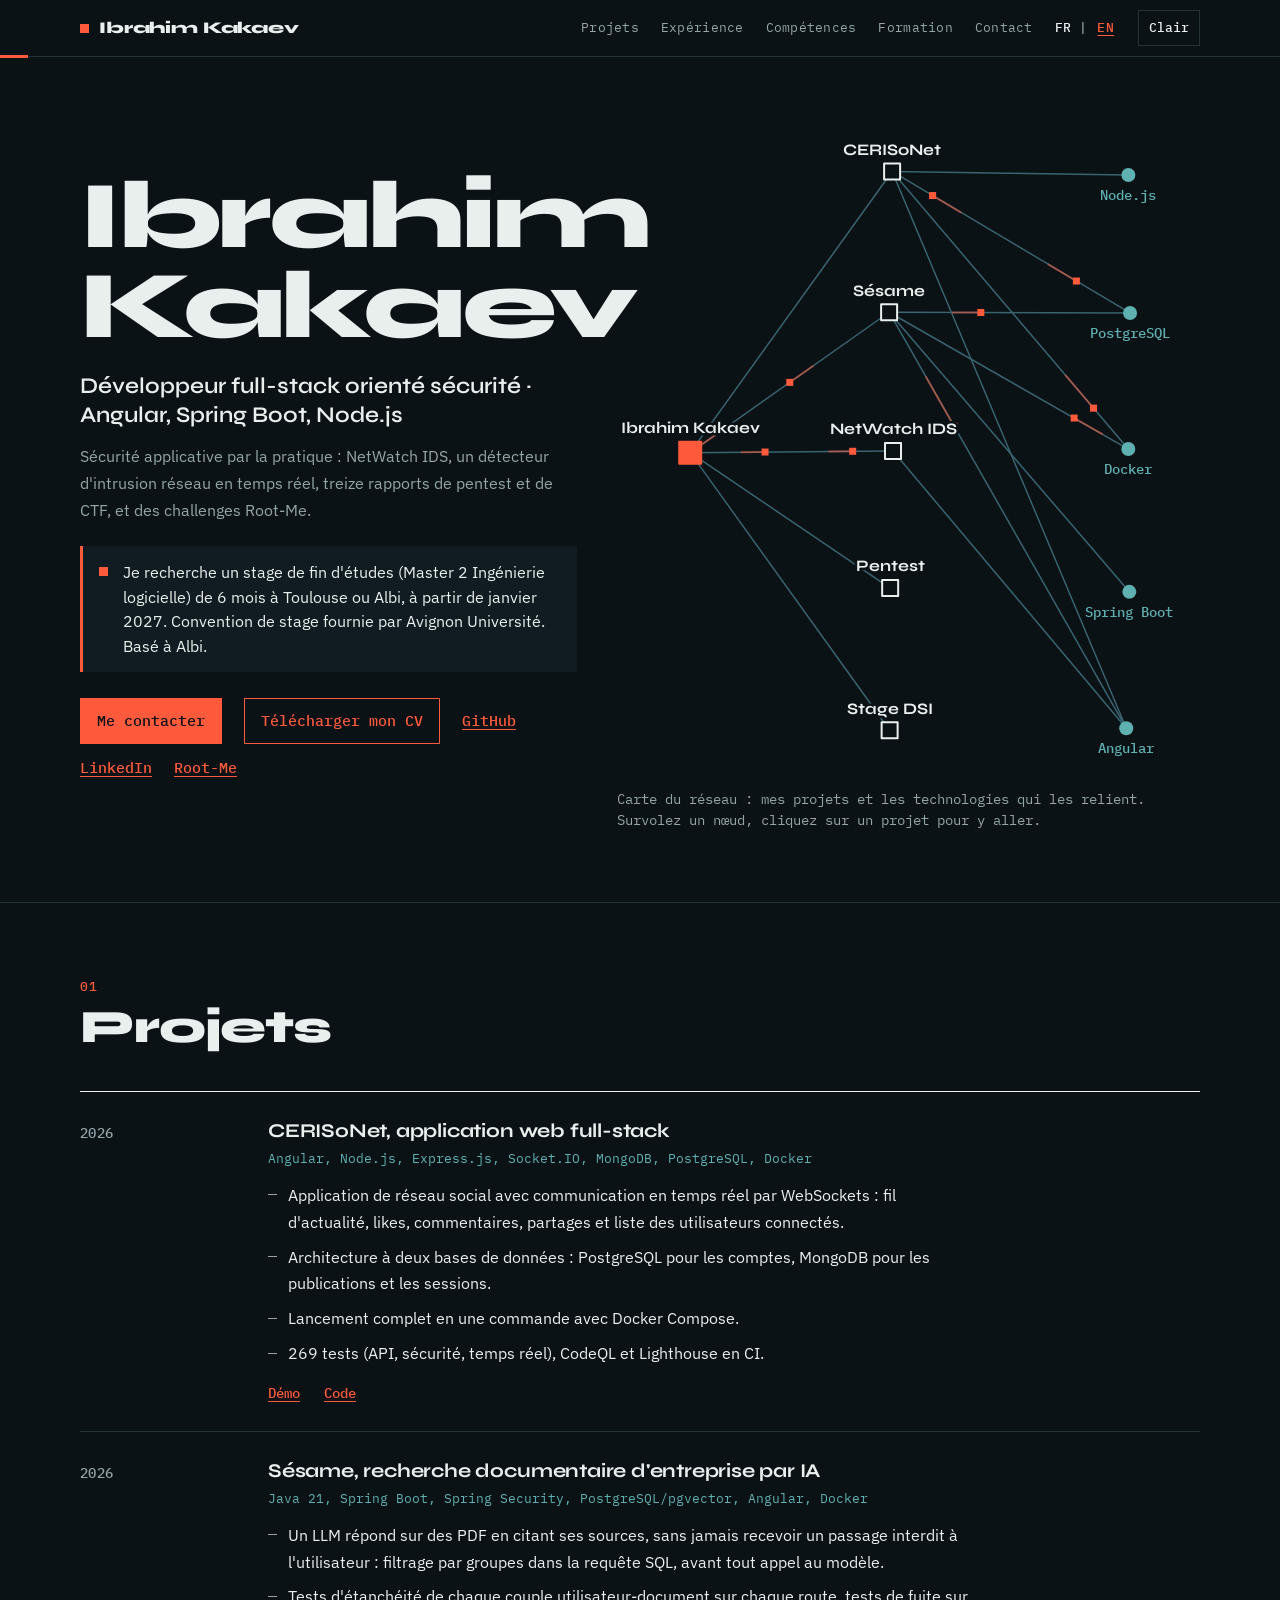
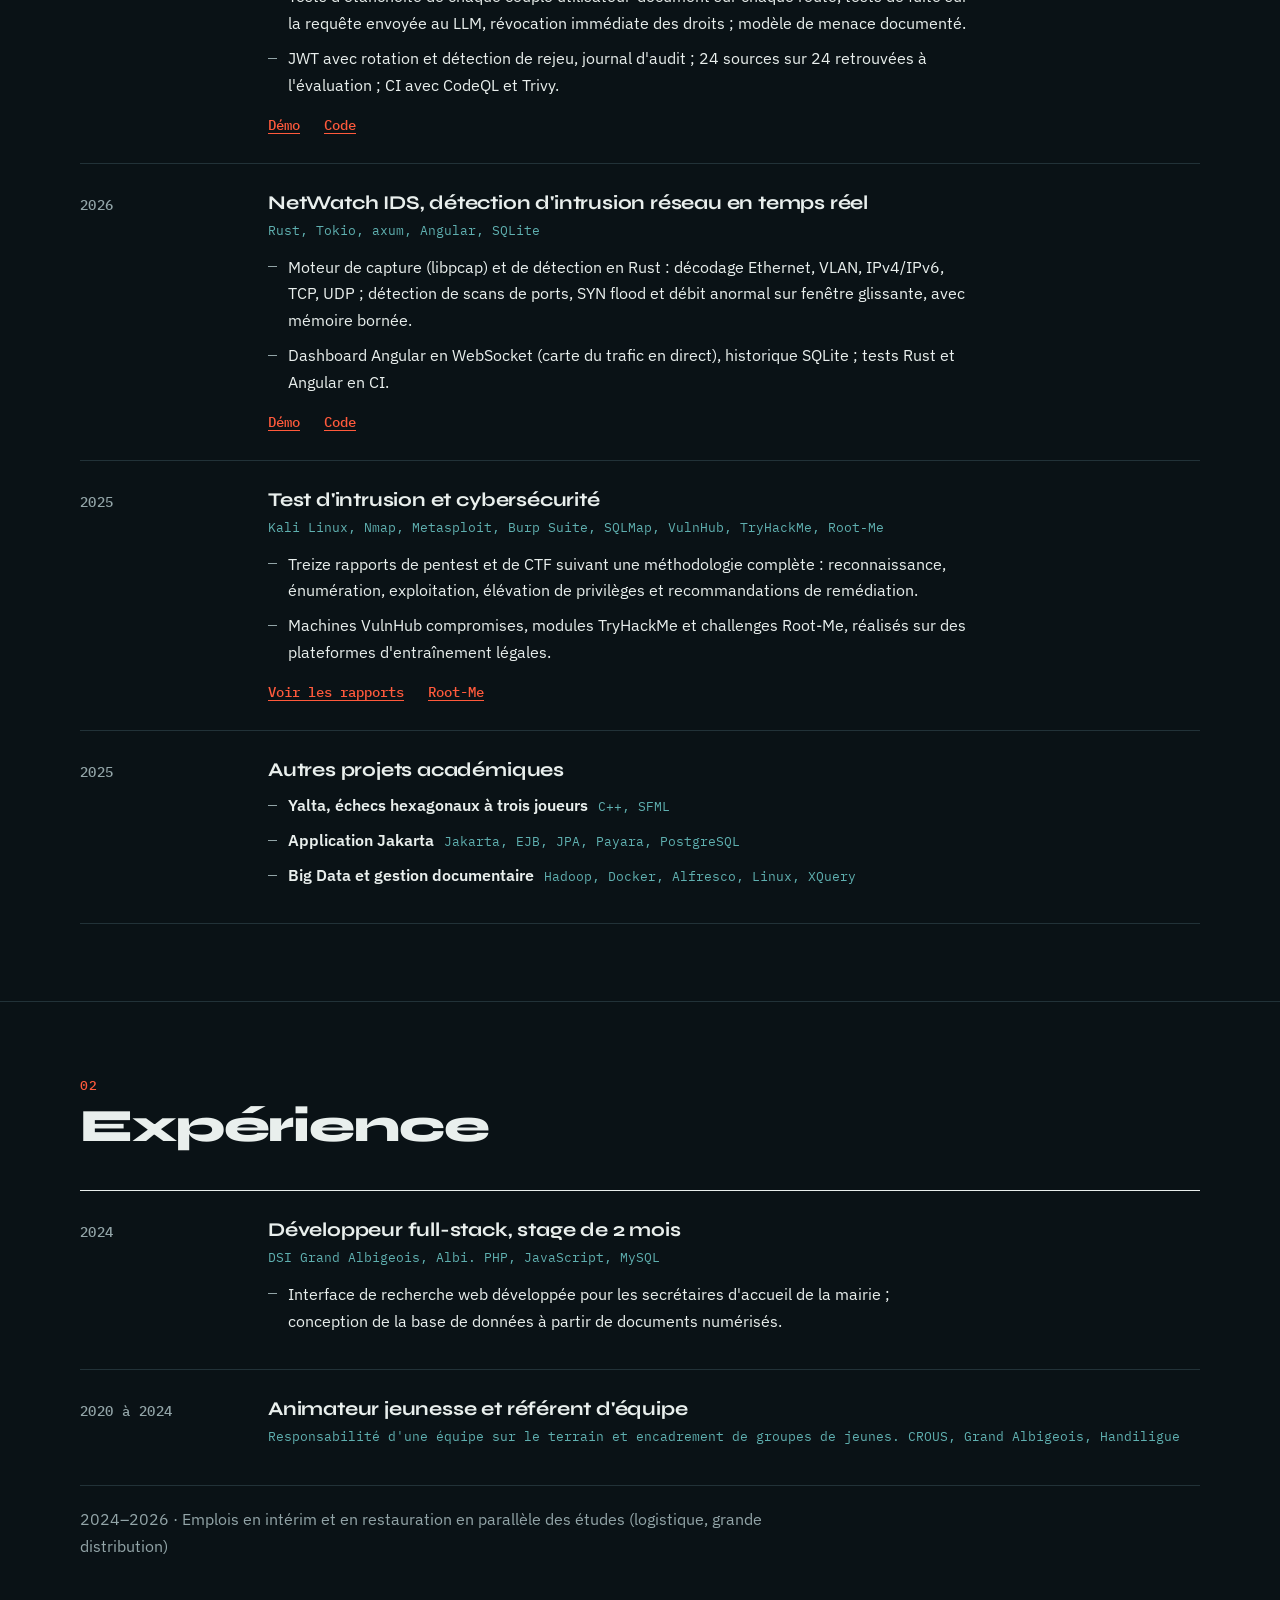
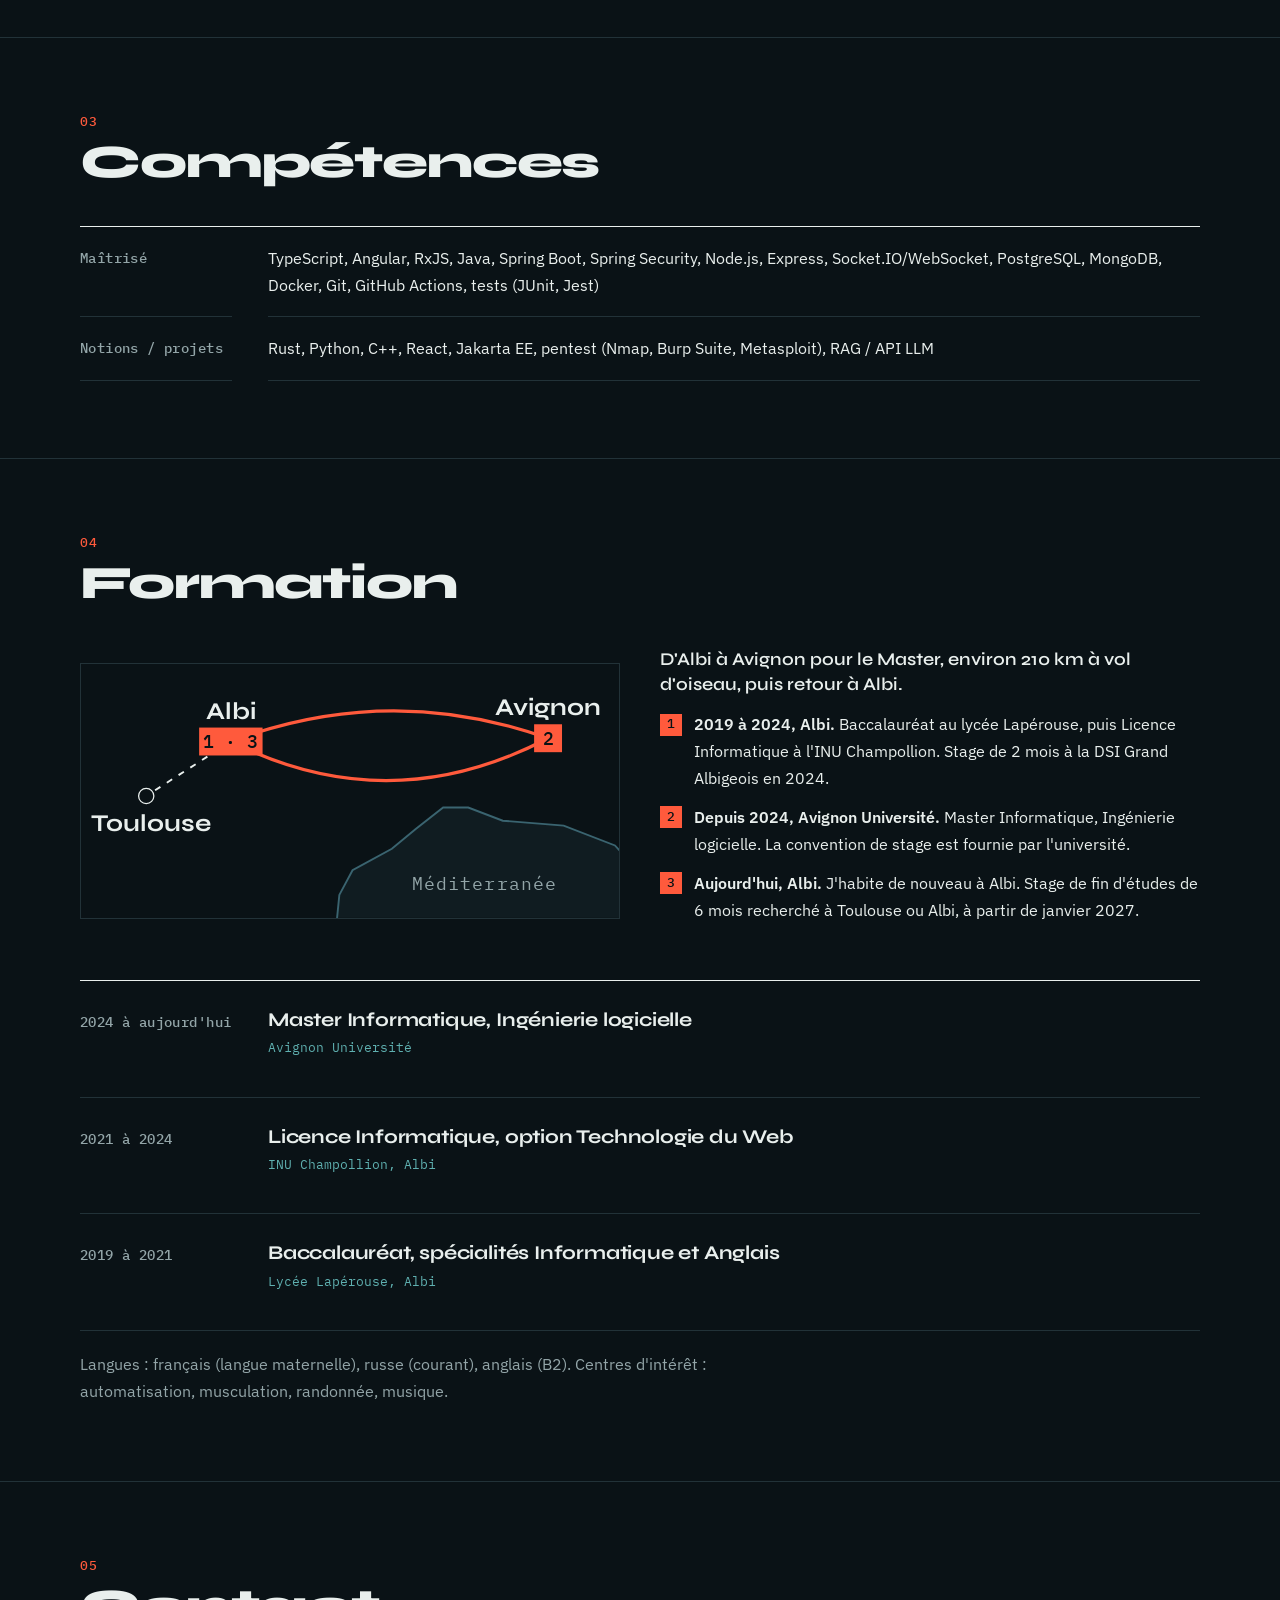
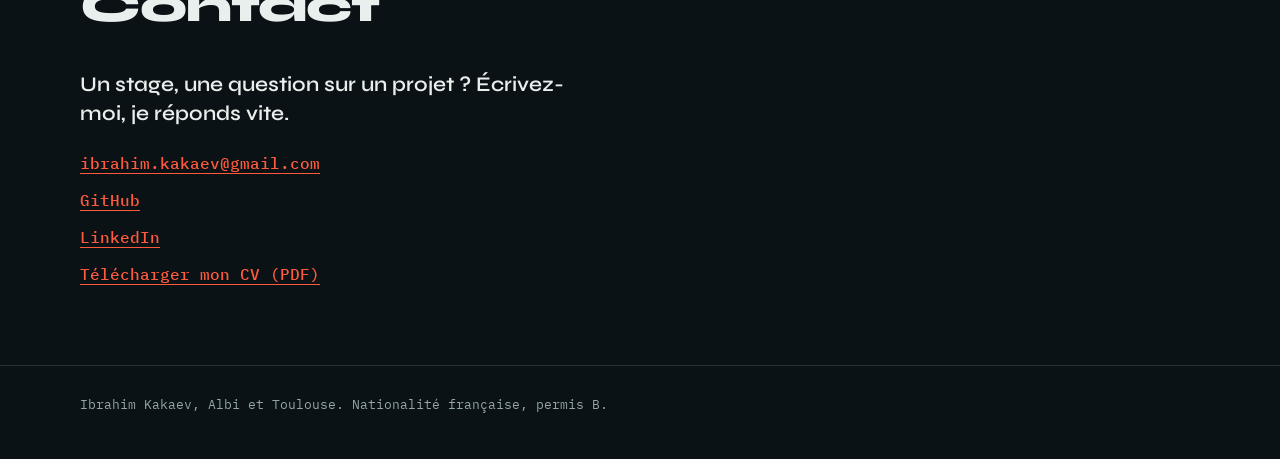
==== commit 3a221f2a: "Projets remis dans l'ordre précédent : CERISoNet, Sésame, NetWatch IDS, pentest Co-Authored-By: Clau" ====
--- a/index.html
+++ b/index.html
@@ -82,52 +82,6 @@
       <div class="wrap">
         <h2>Projets</h2>
         <ol class="rows">
-          <li class="row" data-node="NetWatch IDS">
-            <span class="when">2026</span>
-            <div class="what">
-              <h3>NetWatch IDS, détection d'intrusion réseau en temps réel</h3>
-              <p class="stack">Rust, Tokio, axum, Angular, SQLite</p>
-              <ul>
-                <li>Moteur de capture (libpcap) et de détection en Rust&nbsp;: décodage Ethernet, VLAN, IPv4/IPv6, TCP, UDP&nbsp;; détection de scans de ports, SYN flood et débit anormal sur fenêtre glissante, avec mémoire bornée.</li>
-                <li>Dashboard Angular en WebSocket (carte du trafic en direct), historique SQLite&nbsp;; tests Rust et Angular en CI.</li>
-              </ul>
-              <p class="more">
-                <a href="https://ibrahimkakaev.github.io/NetWatch-IDS/">Démo</a>
-                <a href="https://github.com/IbrahimKakaev/NetWatch-IDS">Code</a>
-              </p>
-            </div>
-          </li>
-          <li class="row" data-node="Pentest">
-            <span class="when">2025</span>
-            <div class="what">
-              <h3>Test d'intrusion et cybersécurité</h3>
-              <p class="stack">Kali Linux, Nmap, Metasploit, Burp Suite, SQLMap, VulnHub, TryHackMe, Root-Me</p>
-              <ul>
-                <li>Treize rapports de pentest et de CTF suivant une méthodologie complète&nbsp;: reconnaissance, énumération, exploitation, élévation de privilèges et recommandations de remédiation.</li>
-                <li>Machines VulnHub compromises, modules TryHackMe et challenges Root-Me, réalisés sur des plateformes d'entraînement légales.</li>
-              </ul>
-              <p class="more">
-                <a href="reports.html">Voir les rapports</a>
-                <a href="https://www.root-me.org/MIK_Sparrow?lang=fr">Root-Me</a>
-              </p>
-            </div>
-          </li>
-          <li class="row" data-node="Sésame">
-            <span class="when">2026</span>
-            <div class="what">
-              <h3>Sésame, recherche documentaire d'entreprise par IA</h3>
-              <p class="stack">Java 21, Spring Boot, Spring Security, PostgreSQL/pgvector, Angular, Docker</p>
-              <ul>
-                <li>Un LLM répond sur des PDF en citant ses sources, sans jamais recevoir un passage interdit à l'utilisateur&nbsp;: filtrage par groupes dans la requête SQL, avant tout appel au modèle.</li>
-                <li>Tests d'étanchéité de chaque couple utilisateur-document sur chaque route, tests de fuite sur la requête envoyée au LLM, révocation immédiate des droits&nbsp;; modèle de menace documenté.</li>
-                <li>JWT avec rotation et détection de rejeu, journal d'audit&nbsp;; 24 sources sur 24 retrouvées à l'évaluation&nbsp;; CI avec CodeQL et Trivy.</li>
-              </ul>
-              <p class="more">
-                <a href="https://ibrahimkakaev.github.io/Sesame/">Démo</a>
-                <a href="https://github.com/IbrahimKakaev/Sesame">Code</a>
-              </p>
-            </div>
-          </li>
           <li class="row" data-node="CERISoNet">
             <span class="when">2026</span>
             <div class="what">
@@ -142,6 +96,52 @@
               <p class="more">
                 <a href="https://ibrahimkakaev.github.io/CERISoNet/">Démo</a>
                 <a href="https://github.com/IbrahimKakaev/CERISoNet">Code</a>
+              </p>
+            </div>
+          </li>
+          <li class="row" data-node="Sésame">
+            <span class="when">2026</span>
+            <div class="what">
+              <h3>Sésame, recherche documentaire d'entreprise par IA</h3>
+              <p class="stack">Java 21, Spring Boot, Spring Security, PostgreSQL/pgvector, Angular, Docker</p>
+              <ul>
+                <li>Un LLM répond sur des PDF en citant ses sources, sans jamais recevoir un passage interdit à l'utilisateur&nbsp;: filtrage par groupes dans la requête SQL, avant tout appel au modèle.</li>
+                <li>Tests d'étanchéité de chaque couple utilisateur-document sur chaque route, tests de fuite sur la requête envoyée au LLM, révocation immédiate des droits&nbsp;; modèle de menace documenté.</li>
+                <li>JWT avec rotation et détection de rejeu, journal d'audit&nbsp;; 24 sources sur 24 retrouvées à l'évaluation&nbsp;; CI avec CodeQL et Trivy.</li>
+              </ul>
+              <p class="more">
+                <a href="https://ibrahimkakaev.github.io/Sesame/">Démo</a>
+                <a href="https://github.com/IbrahimKakaev/Sesame">Code</a>
+              </p>
+            </div>
+          </li>
+          <li class="row" data-node="NetWatch IDS">
+            <span class="when">2026</span>
+            <div class="what">
+              <h3>NetWatch IDS, détection d'intrusion réseau en temps réel</h3>
+              <p class="stack">Rust, Tokio, axum, Angular, SQLite</p>
+              <ul>
+                <li>Moteur de capture (libpcap) et de détection en Rust&nbsp;: décodage Ethernet, VLAN, IPv4/IPv6, TCP, UDP&nbsp;; détection de scans de ports, SYN flood et débit anormal sur fenêtre glissante, avec mémoire bornée.</li>
+                <li>Dashboard Angular en WebSocket (carte du trafic en direct), historique SQLite&nbsp;; tests Rust et Angular en CI.</li>
+              </ul>
+              <p class="more">
+                <a href="https://ibrahimkakaev.github.io/NetWatch-IDS/">Démo</a>
+                <a href="https://github.com/IbrahimKakaev/NetWatch-IDS">Code</a>
+              </p>
+            </div>
+          </li>
+          <li class="row" data-node="Pentest">
+            <span class="when">2025</span>
+            <div class="what">
+              <h3>Test d'intrusion et cybersécurité</h3>
+              <p class="stack">Kali Linux, Nmap, Metasploit, Burp Suite, SQLMap, VulnHub, TryHackMe, Root-Me</p>
+              <ul>
+                <li>Treize rapports de pentest et de CTF suivant une méthodologie complète&nbsp;: reconnaissance, énumération, exploitation, élévation de privilèges et recommandations de remédiation.</li>
+                <li>Machines VulnHub compromises, modules TryHackMe et challenges Root-Me, réalisés sur des plateformes d'entraînement légales.</li>
+              </ul>
+              <p class="more">
+                <a href="reports.html">Voir les rapports</a>
+                <a href="https://www.root-me.org/MIK_Sparrow?lang=fr">Root-Me</a>
               </p>
             </div>
           </li>
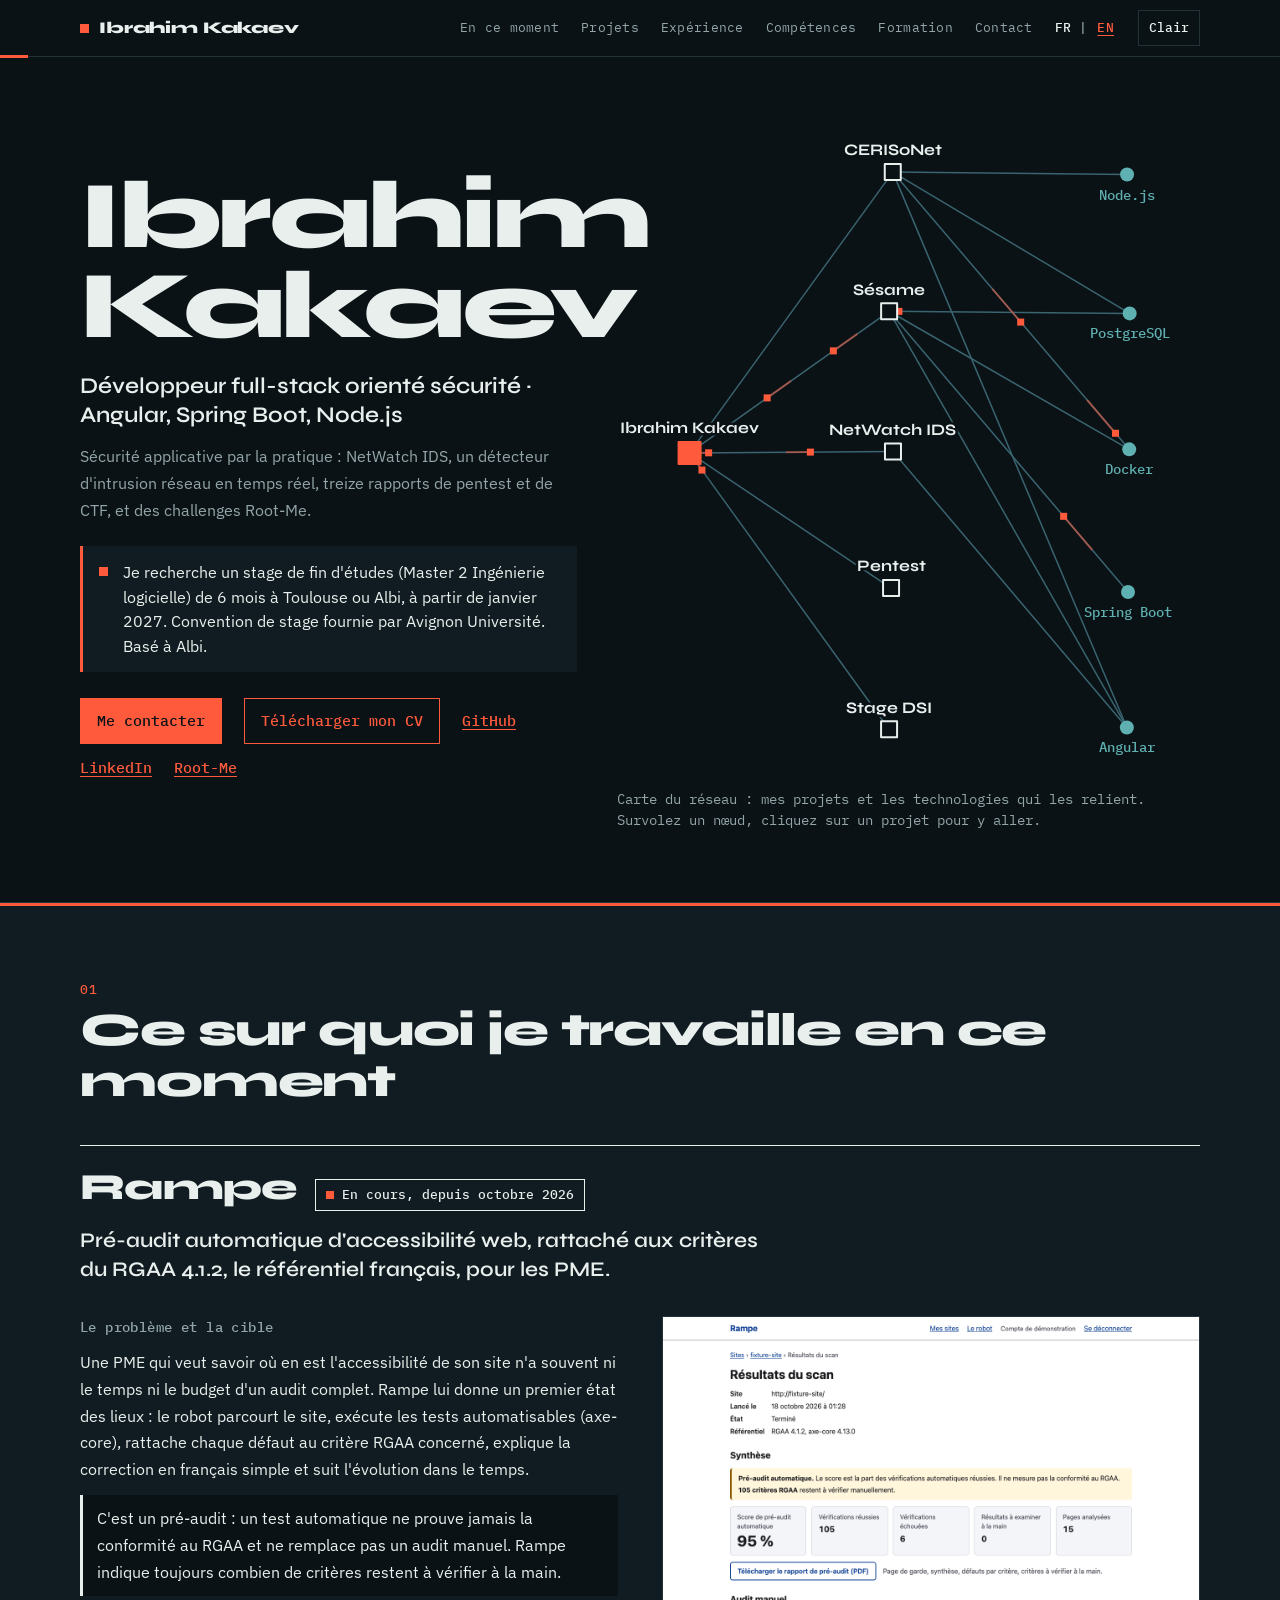
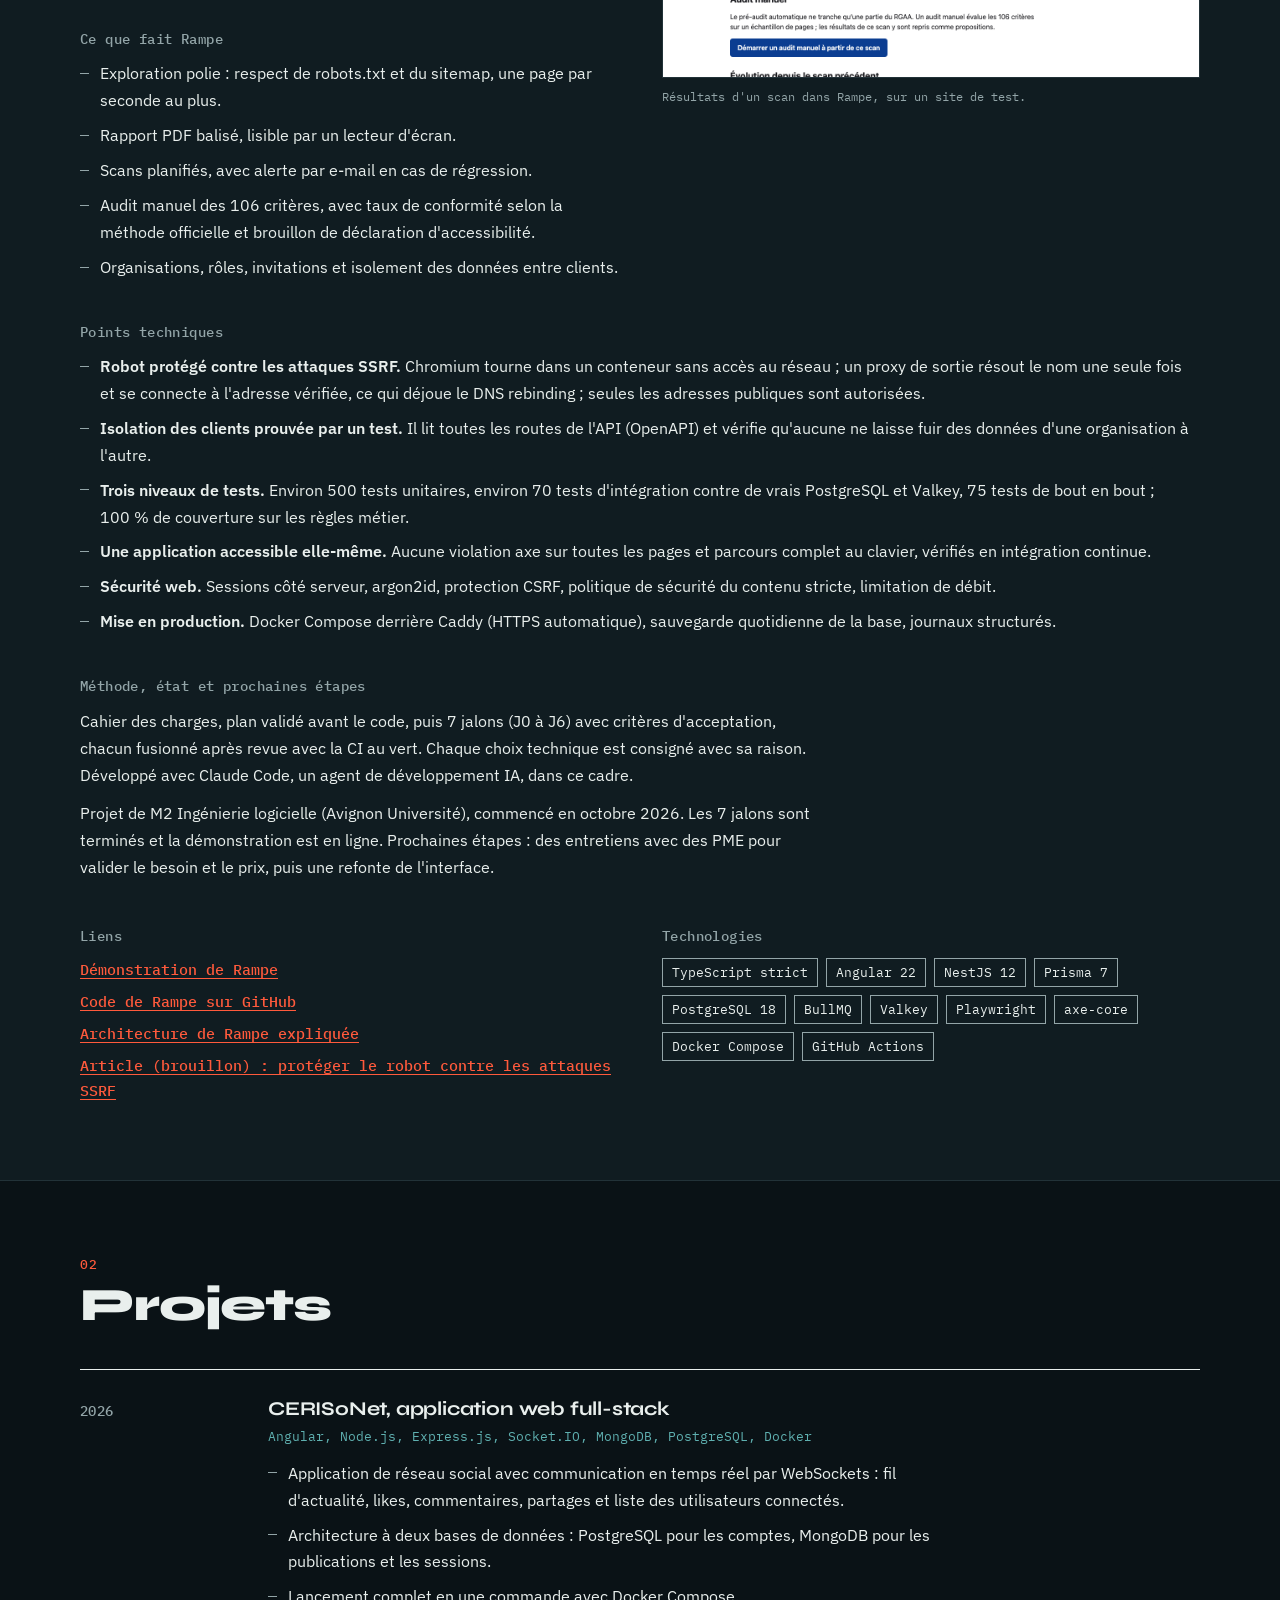
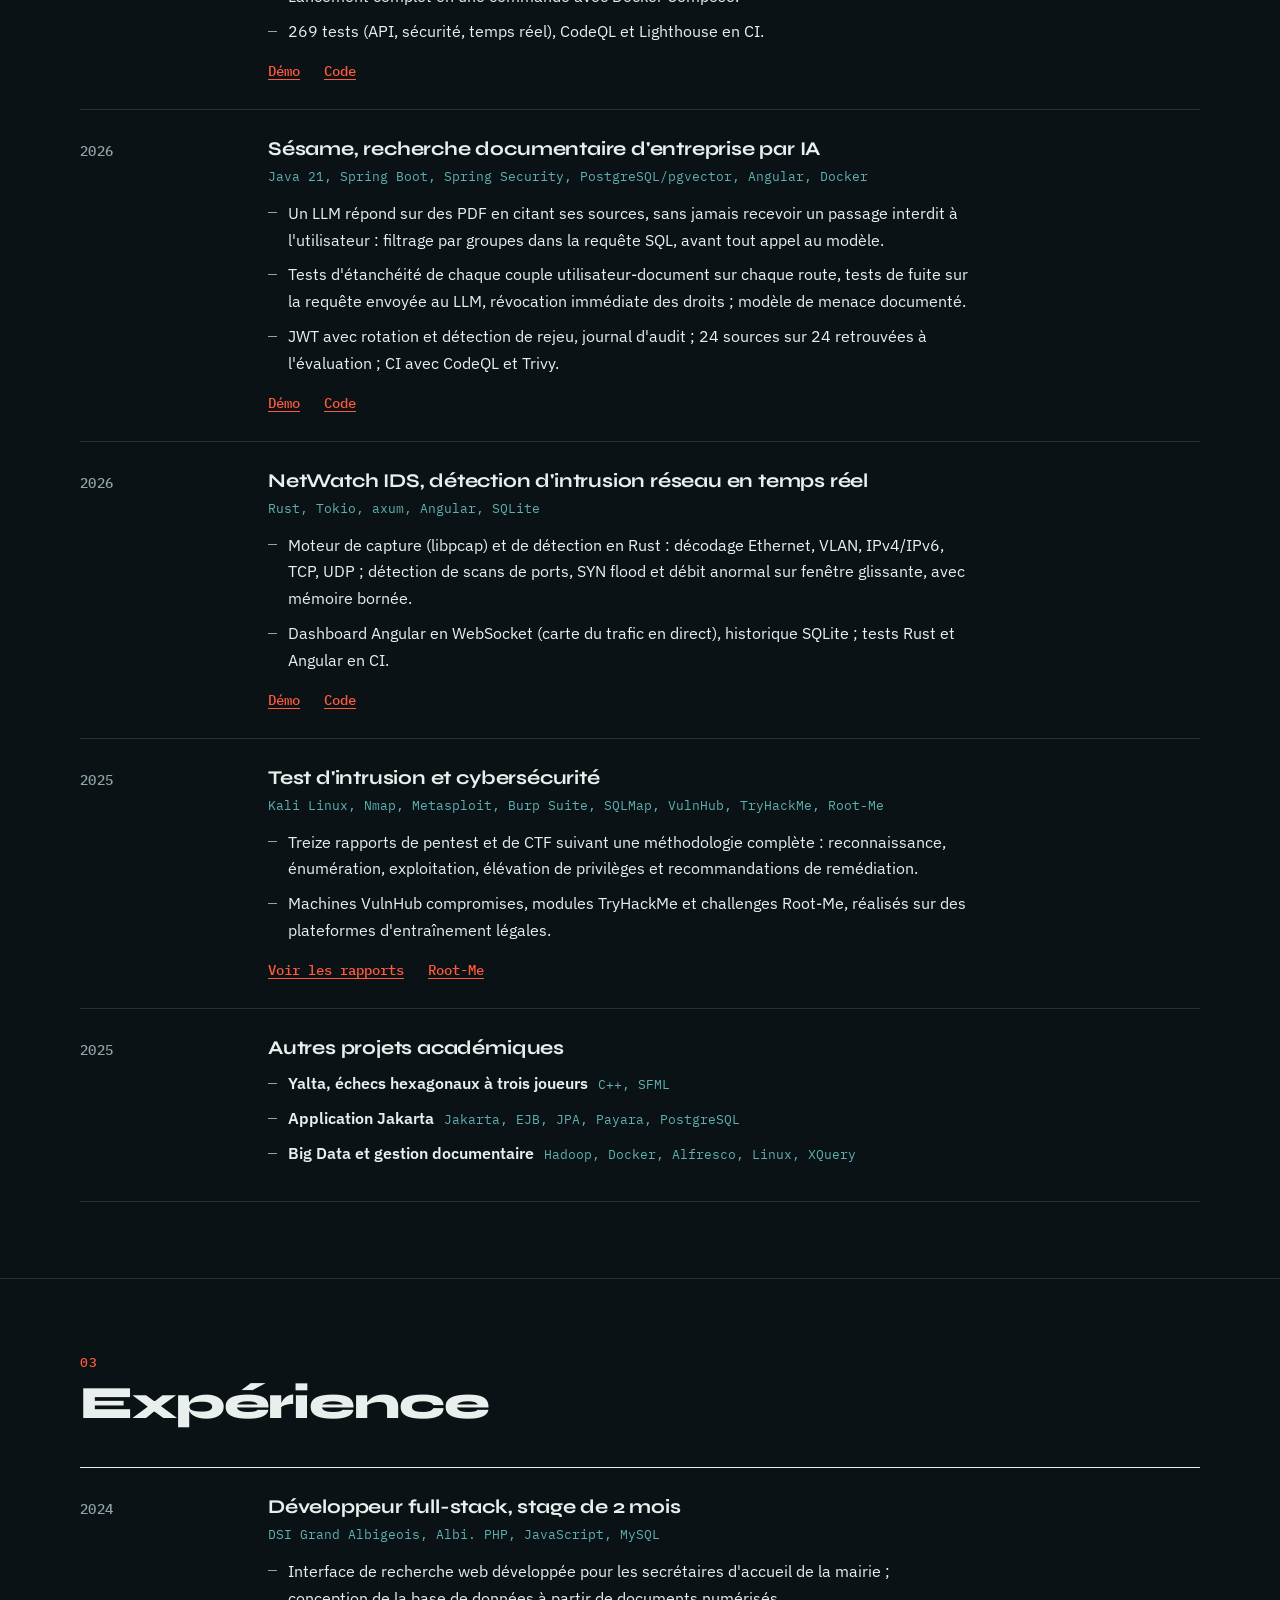
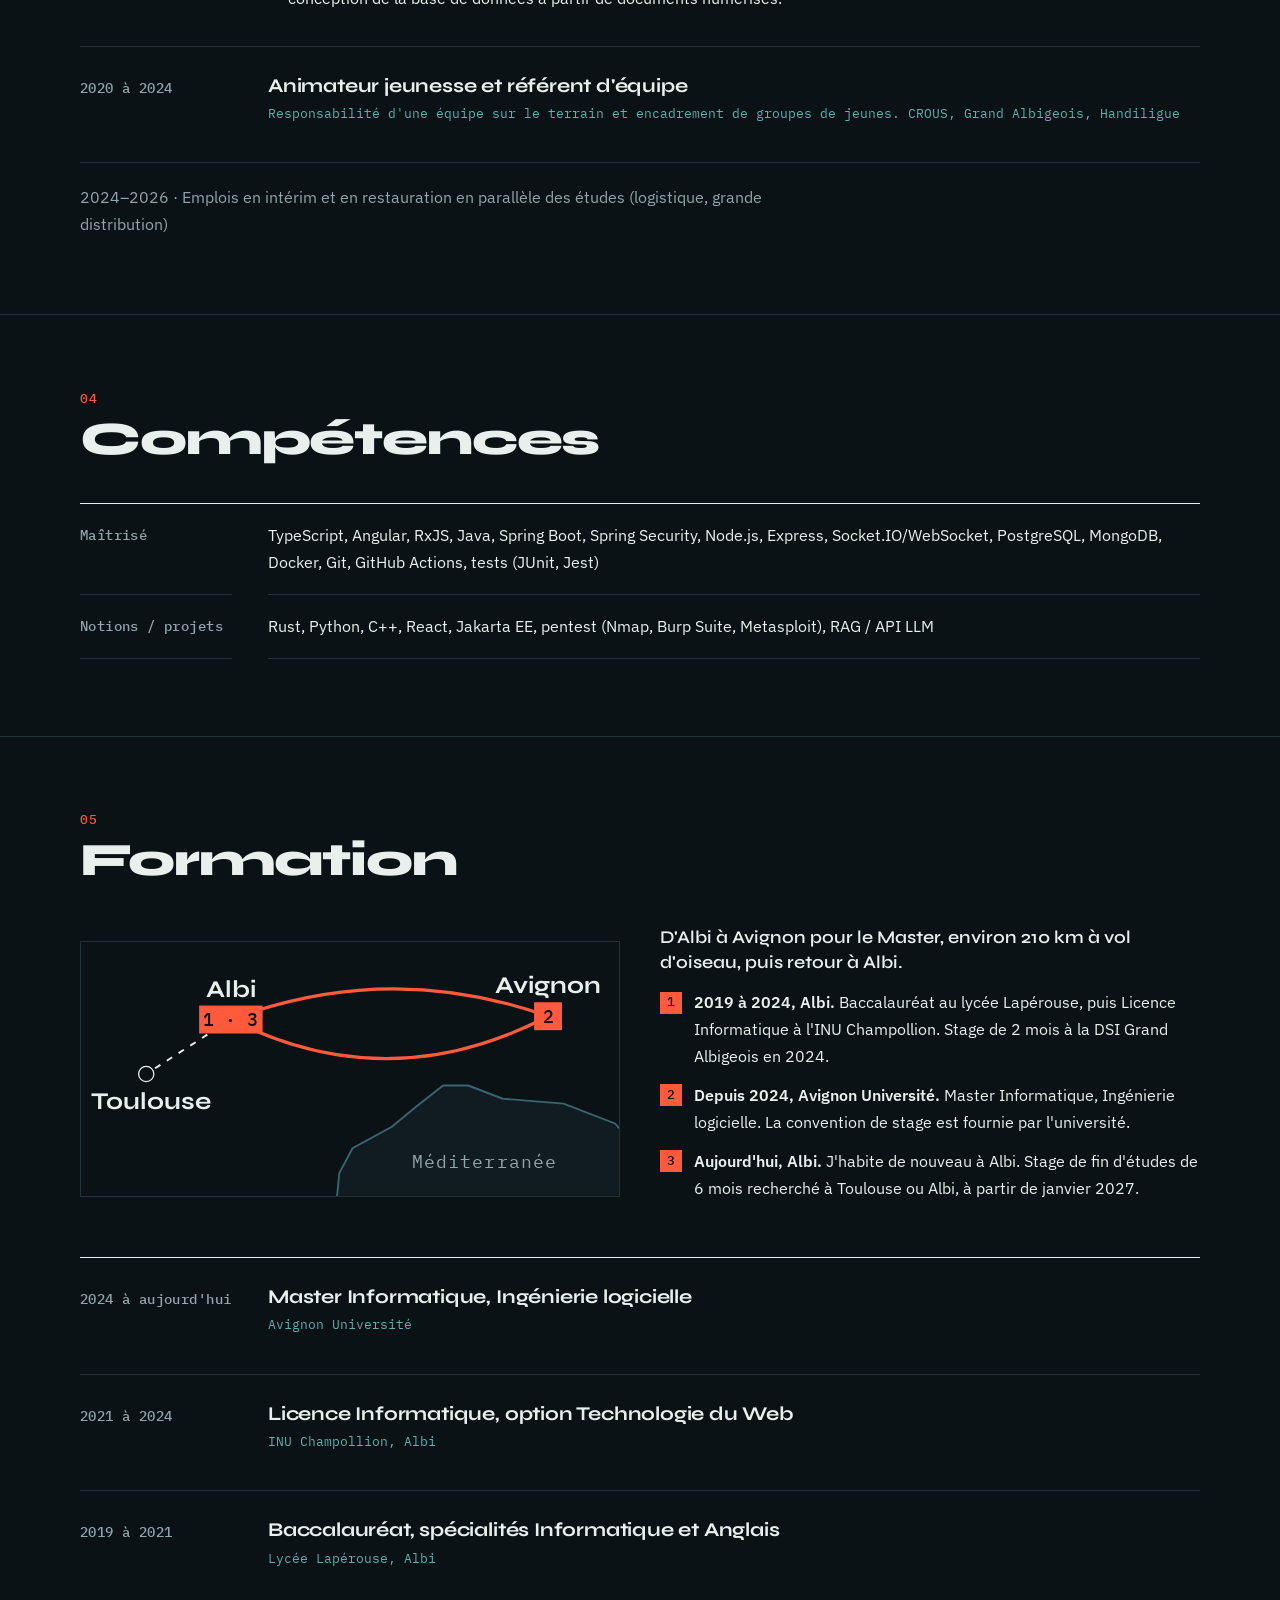
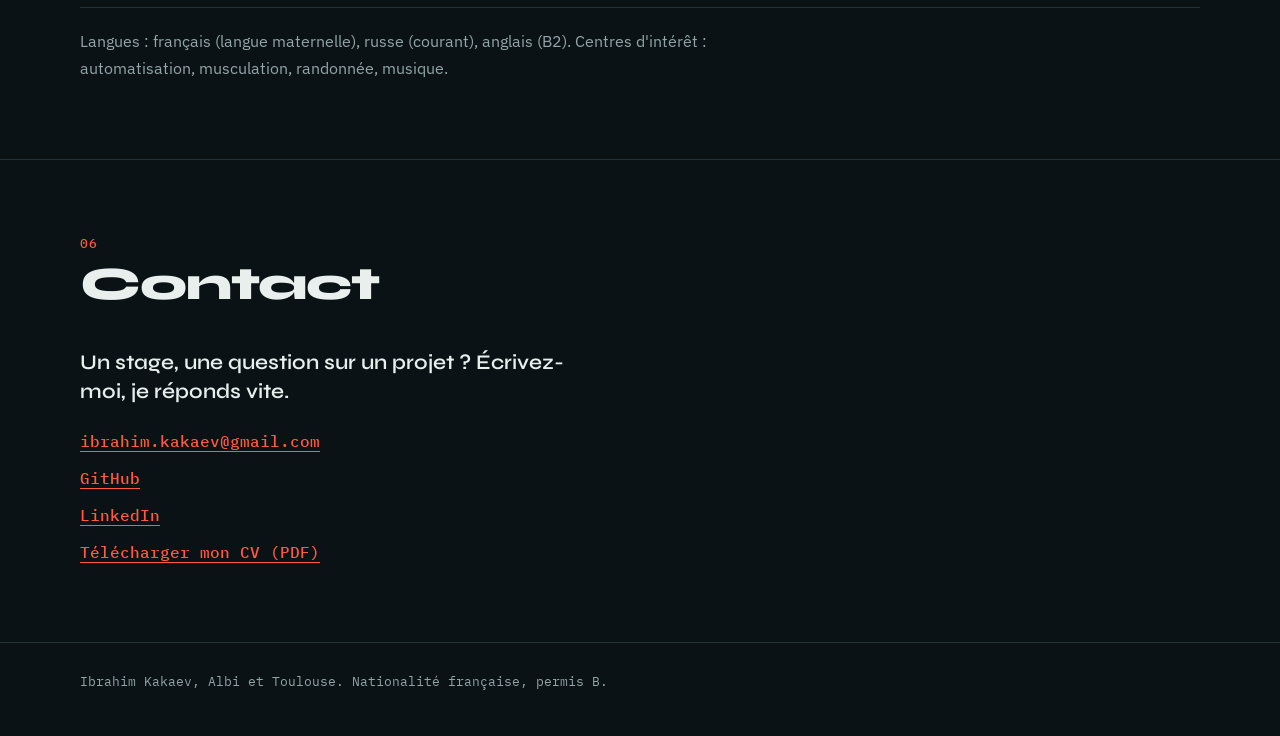
==== commit eb9c1968: "feat: section « Ce sur quoi je travaille en ce moment » consacrée à Rampe - Nouvelle section après l" ====
--- a/index.html
+++ b/index.html
@@ -36,6 +36,7 @@
     <div class="wrap top-in">
       <a class="brand" href="index.html" aria-label="Ibrahim Kakaev"><span class="brand-full">Ibrahim Kakaev</span><span class="brand-short">IK</span></a>
       <nav class="top-nav" aria-label="Sections">
+        <a href="#rampe">En ce moment</a>
         <a href="#projets">Projets</a>
         <a href="#experience">Expérience</a>
         <a href="#competences">Compétences</a>
@@ -77,6 +78,80 @@
       </div>
     </div>
   </section>
+
+    <section id="rampe" class="section now" aria-labelledby="rampe-titre">
+      <div class="wrap">
+        <h2 id="rampe-titre">Ce sur quoi je travaille en ce moment</h2>
+        <div class="now-head">
+          <h3 class="now-name">Rampe</h3>
+          <p class="now-status"><span class="now-dot" aria-hidden="true"></span>En cours, depuis octobre 2026</p>
+        </div>
+        <p class="now-lead">Pré-audit automatique d'accessibilité web, rattaché aux critères du RGAA 4.1.2, le référentiel français, pour les PME.</p>
+
+        <div class="now-grid">
+          <div class="now-text">
+            <h4>Le problème et la cible</h4>
+            <p>Une PME qui veut savoir où en est l'accessibilité de son site n'a souvent ni le temps ni le budget d'un audit complet. Rampe lui donne un premier état des lieux&nbsp;: le robot parcourt le site, exécute les tests automatisables (axe-core), rattache chaque défaut au critère RGAA concerné, explique la correction en français simple et suit l'évolution dans le temps.</p>
+            <p class="now-caveat">C'est un pré-audit&nbsp;: un test automatique ne prouve jamais la conformité au RGAA et ne remplace pas un audit manuel. Rampe indique toujours combien de critères restent à vérifier à la main.</p>
+
+            <h4>Ce que fait Rampe</h4>
+            <ul class="now-list">
+                <li>Exploration polie&nbsp;: respect de robots.txt et du sitemap, une page par seconde au plus.</li>
+                <li>Rapport PDF balisé, lisible par un lecteur d'écran.</li>
+                <li>Scans planifiés, avec alerte par e-mail en cas de régression.</li>
+                <li>Audit manuel des 106 critères, avec taux de conformité selon la méthode officielle et brouillon de déclaration d'accessibilité.</li>
+                <li>Organisations, rôles, invitations et isolement des données entre clients.</li>
+            </ul>
+          </div>
+          <figure class="now-shot">
+            <img src="images/rampe-scan.png" width="1280" height="860" loading="lazy" decoding="async" alt="Page de résultats d'un scan dans Rampe, sur un site de test. Score de pré-audit automatique de 95&nbsp;%, 105 vérifications réussies, 6 échouées, 15 pages analysées. Un encadré précise que ce score ne mesure pas la conformité au RGAA et que 105 critères restent à vérifier manuellement.">
+            <figcaption>Résultats d'un scan dans Rampe, sur un site de test.</figcaption>
+          </figure>
+        </div>
+
+        <h4>Points techniques</h4>
+        <ul class="now-list now-points">
+              <li><strong>Robot protégé contre les attaques SSRF.</strong> Chromium tourne dans un conteneur sans accès au réseau&nbsp;; un proxy de sortie résout le nom une seule fois et se connecte à l'adresse vérifiée, ce qui déjoue le DNS rebinding&nbsp;; seules les adresses publiques sont autorisées.</li>
+              <li><strong>Isolation des clients prouvée par un test.</strong> Il lit toutes les routes de l'API (OpenAPI) et vérifie qu'aucune ne laisse fuir des données d'une organisation à l'autre.</li>
+              <li><strong>Trois niveaux de tests.</strong> Environ 500 tests unitaires, environ 70 tests d'intégration contre de vrais PostgreSQL et Valkey, 75 tests de bout en bout&nbsp;; 100&nbsp;% de couverture sur les règles métier.</li>
+              <li><strong>Une application accessible elle-même.</strong> Aucune violation axe sur toutes les pages et parcours complet au clavier, vérifiés en intégration continue.</li>
+              <li><strong>Sécurité web.</strong> Sessions côté serveur, argon2id, protection CSRF, politique de sécurité du contenu stricte, limitation de débit.</li>
+              <li><strong>Mise en production.</strong> Docker Compose derrière Caddy (HTTPS automatique), sauvegarde quotidienne de la base, journaux structurés.</li>
+        </ul>
+
+        <h4>Méthode, état et prochaines étapes</h4>
+        <p class="now-p">Cahier des charges, plan validé avant le code, puis 7 jalons (J0 à J6) avec critères d'acceptation, chacun fusionné après revue avec la CI au vert. Chaque choix technique est consigné avec sa raison. Développé avec Claude Code, un agent de développement IA, dans ce cadre.</p>
+        <p class="now-p">Projet de M2 Ingénierie logicielle (Avignon Université), commencé en octobre 2026. Les 7 jalons sont terminés et la démonstration est en ligne. Prochaines étapes&nbsp;: des entretiens avec des PME pour valider le besoin et le prix, puis une refonte de l'interface.</p>
+
+        <div class="now-foot">
+          <div>
+            <h4>Liens</h4>
+            <ul class="now-links">
+              <li><a href="https://rampe-demo.duckdns.org">Démonstration de Rampe</a></li>
+              <li><a href="https://github.com/IbrahimKakaev/Rampe">Code de Rampe sur GitHub</a></li>
+              <li><a href="https://github.com/IbrahimKakaev/Rampe/blob/main/docs/ARCHITECTURE.md">Architecture de Rampe expliquée</a></li>
+              <li><a href="https://github.com/IbrahimKakaev/Rampe/blob/main/docs/articles/ssrf-robot-exploration.md">Article (brouillon)&nbsp;: protéger le robot contre les attaques SSRF</a></li>
+            </ul>
+          </div>
+          <div>
+            <h4>Technologies</h4>
+            <ul class="now-tags">
+              <li>TypeScript strict</li>
+              <li>Angular 22</li>
+              <li>NestJS 12</li>
+              <li>Prisma 7</li>
+              <li>PostgreSQL 18</li>
+              <li>BullMQ</li>
+              <li>Valkey</li>
+              <li>Playwright</li>
+              <li>axe-core</li>
+              <li>Docker Compose</li>
+              <li>GitHub Actions</li>
+            </ul>
+          </div>
+        </div>
+      </div>
+    </section>
 
     <section id="projets" class="section">
       <div class="wrap">
--- a/style.css
+++ b/style.css
@@ -65,7 +65,7 @@
   --accent: #b02d1b;
   --on-accent: #ffffff;
   --edge: #8fb1b0;
-  --node: #3d6f78;
+  --node: #35646d;
 }
 
 *, *::before, *::after { box-sizing: border-box; }
@@ -568,6 +568,168 @@
   100% { offset-distance: 100%; opacity: 0; }
 }
 
+/* Ce sur quoi je travaille en ce moment (Rampe) : section à part, sur fond distinct */
+
+.now {
+  background: var(--surface);
+  border-top: 3px solid var(--accent);
+}
+
+.now h4 {
+  margin: 32px 0 10px;
+  font-family: var(--mono);
+  font-weight: 500;
+  font-size: 0.85rem;
+  letter-spacing: 0.03em;
+  color: var(--muted);
+}
+
+.now-head {
+  display: flex;
+  flex-wrap: wrap;
+  align-items: baseline;
+  gap: 8px 18px;
+  padding-top: 18px;
+  border-top: 1px solid var(--text);
+}
+
+.now-name {
+  font-size: clamp(1.7rem, 4vw, 2.3rem);
+  font-weight: 800;
+  letter-spacing: -0.02em;
+}
+
+/* « En cours » est dit en toutes lettres : la pastille n'est qu'un ornement. */
+.now-status {
+  display: inline-flex;
+  align-items: center;
+  gap: 8px;
+  margin: 0;
+  padding: 4px 10px;
+  border: 1px solid var(--text);
+  font-family: var(--mono);
+  font-weight: 500;
+  font-size: 0.82rem;
+}
+
+.now-dot {
+  width: 8px;
+  height: 8px;
+  flex: none;
+  background: var(--accent);
+}
+
+.now-lead {
+  margin: 14px 0 0;
+  max-width: 44rem;
+  font-family: var(--display);
+  font-weight: 600;
+  font-size: clamp(1.08rem, 2vw, 1.3rem);
+  line-height: 1.4;
+}
+
+.now-grid {
+  display: grid;
+  gap: 8px 44px;
+  align-items: start;
+}
+
+.now-text p { margin: 0 0 12px; max-width: 44rem; }
+
+.now-caveat {
+  padding: 10px 14px;
+  border-left: 3px solid var(--text);
+  background: var(--bg);
+}
+
+.now-list {
+  list-style: none;
+  margin: 0;
+  padding: 0;
+  max-width: 44rem;
+}
+
+.now-list li {
+  position: relative;
+  margin: 0 0 8px;
+  padding-left: 20px;
+}
+
+.now-list li::before {
+  content: "";
+  position: absolute;
+  left: 0;
+  top: 0.78em;
+  width: 9px;
+  height: 1px;
+  background: var(--muted);
+}
+
+.now-points { max-width: none; container-type: inline-size; }
+
+@container (min-width: 760px) {
+  .now-points { display: grid; grid-template-columns: 1fr 1fr; column-gap: 40px; }
+}
+
+.now-points strong,
+.now-list strong { font-weight: 600; }
+
+.now-p { margin: 0 0 12px; max-width: 46rem; }
+
+.now-shot { margin: 24px 0 0; min-width: 0; }
+
+.now-shot img {
+  display: block;
+  width: 100%;
+  height: auto;
+  border: 1px solid var(--rule);
+}
+
+.now-shot figcaption {
+  margin-top: 8px;
+  font-family: var(--mono);
+  font-size: 0.78rem;
+  color: var(--muted);
+}
+
+.now-foot {
+  display: grid;
+  gap: 0 44px;
+}
+
+.now-links {
+  list-style: none;
+  margin: 0;
+  padding: 0;
+  display: grid;
+  gap: 8px;
+  font-family: var(--mono);
+  font-weight: 500;
+  font-size: 0.92rem;
+}
+
+.now-tags {
+  list-style: none;
+  margin: 0;
+  padding: 0;
+  display: flex;
+  flex-wrap: wrap;
+  gap: 8px;
+}
+
+.now-tags li {
+  padding: 3px 9px;
+  border: 1px solid var(--muted);
+  font-family: var(--mono);
+  font-size: 0.8rem;
+}
+
+@media (min-width: 980px) {
+  .now-grid { grid-template-columns: minmax(0, 1fr) minmax(0, 1fr); }
+  .now-shot { margin-top: 32px; }
+  .now-foot { grid-template-columns: minmax(0, 1fr) minmax(0, 1fr); }
+}
+
 /* Compétences */
 
 .skills {
@@ -725,7 +887,8 @@
 
   .dot { animation: beat 2.4s ease-in-out infinite; }
 
-  /* Révélation au scroll, en CSS natif quand le navigateur le permet… */
+  /* Révélation au scroll, en CSS natif quand le navigateur le permet…
+     Seul transform est animé : un texte semi-transparent ferait tomber le contraste sous le seuil AA. */
   @supports (animation-timeline: view()) {
     main .row,
     main .section h2,
@@ -741,12 +904,10 @@
 
   /* … sinon par IntersectionObserver (classes posées par script.js). */
   .io .rv {
-    opacity: 0;
     transform: translateY(18px);
-    transition: opacity 520ms ease, transform 520ms cubic-bezier(0.2, 0.8, 0.25, 1);
+    transition: transform 520ms cubic-bezier(0.2, 0.8, 0.25, 1);
   }
   .io .rv.in {
-    opacity: 1;
     transform: none;
   }
 }
@@ -757,8 +918,8 @@
 }
 
 @keyframes reveal {
-  from { opacity: 0; transform: translateY(18px); }
-  to   { opacity: 1; transform: none; }
+  from { transform: translateY(18px); }
+  to   { transform: none; }
 }
 
 @media (prefers-reduced-motion: reduce) {
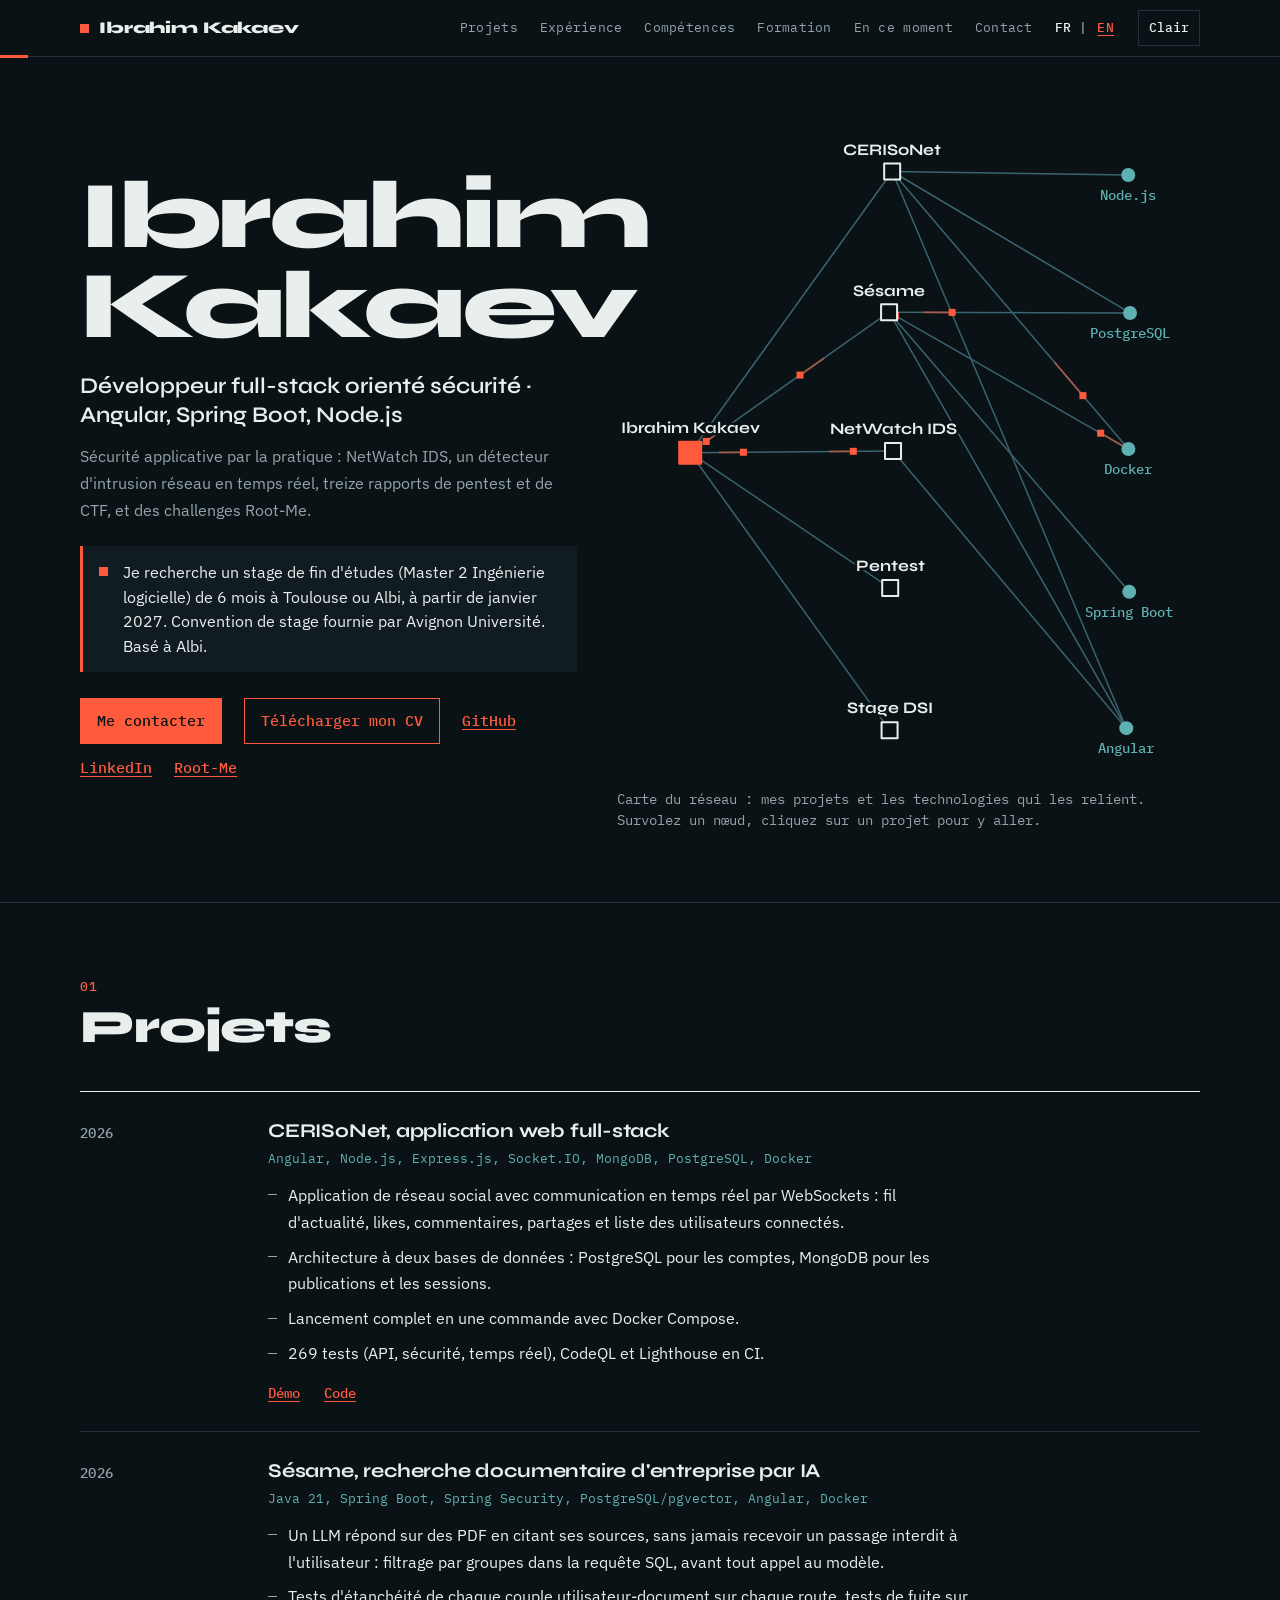
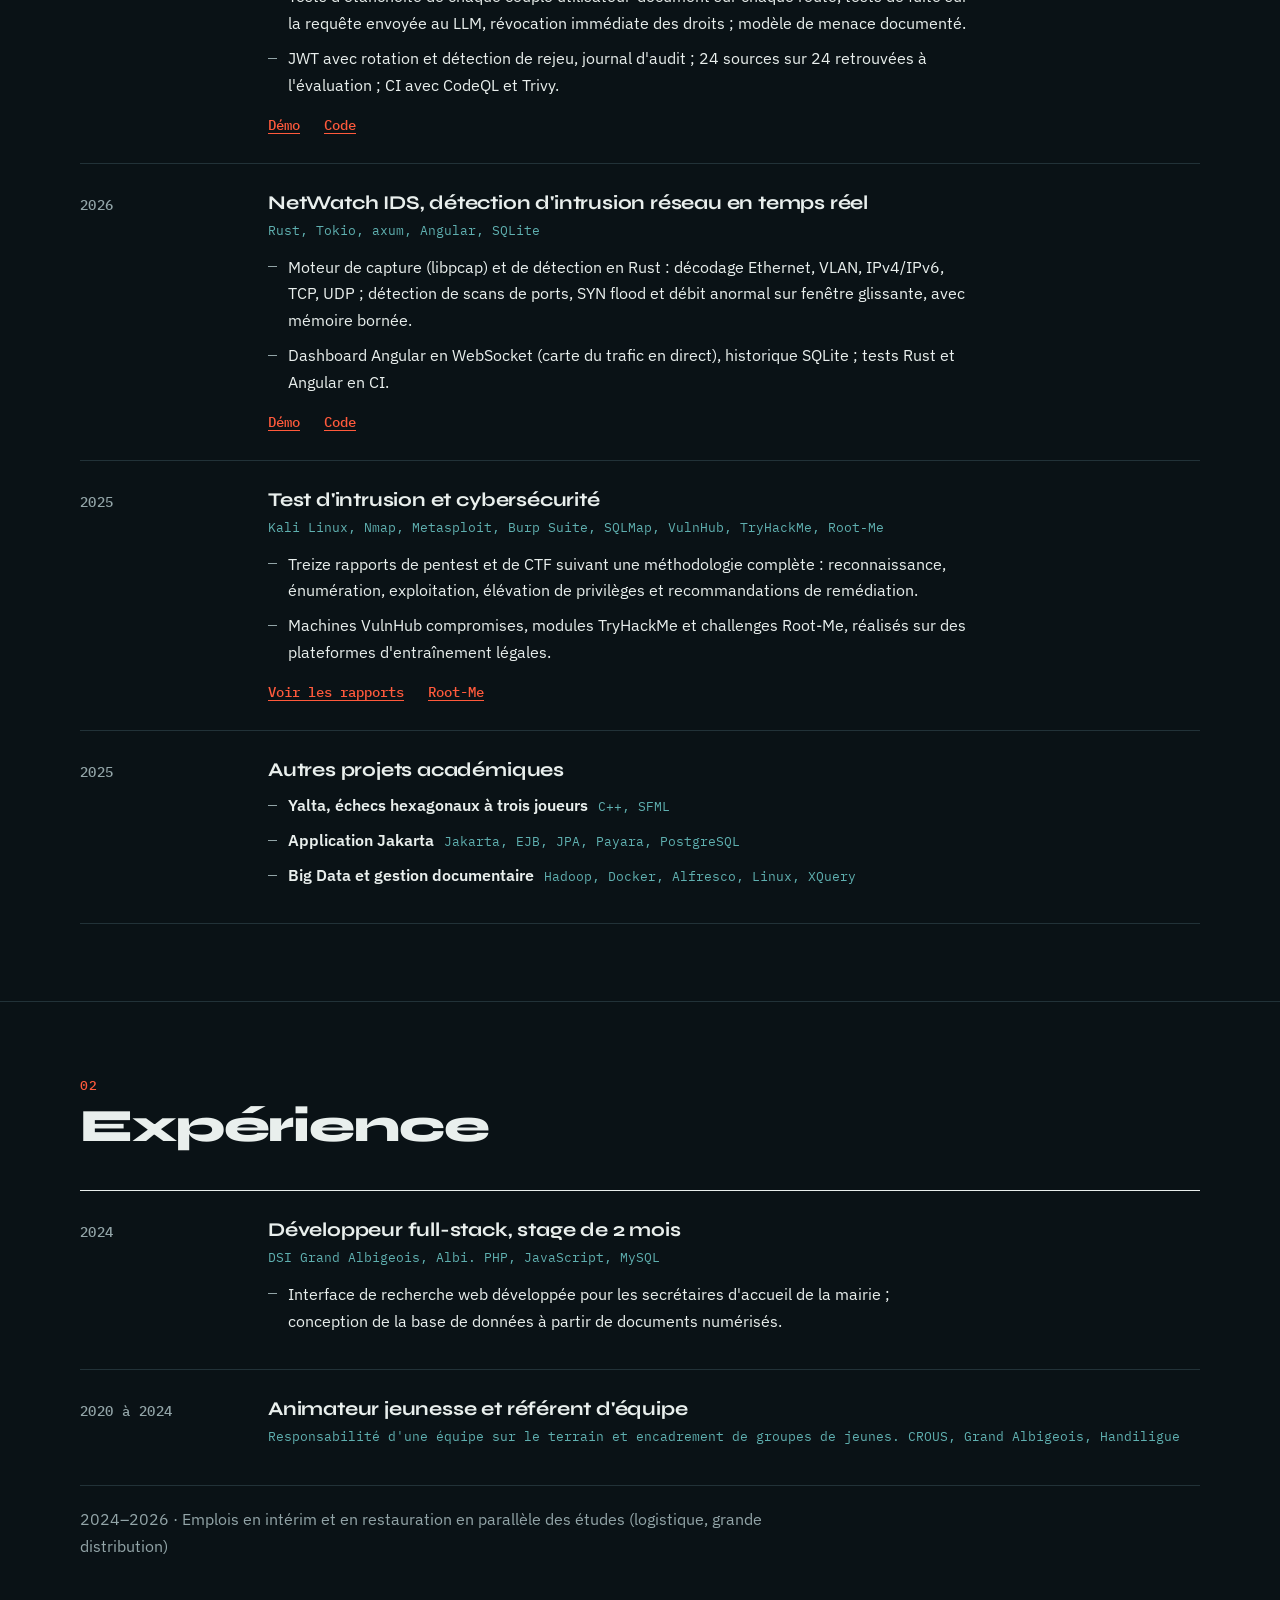
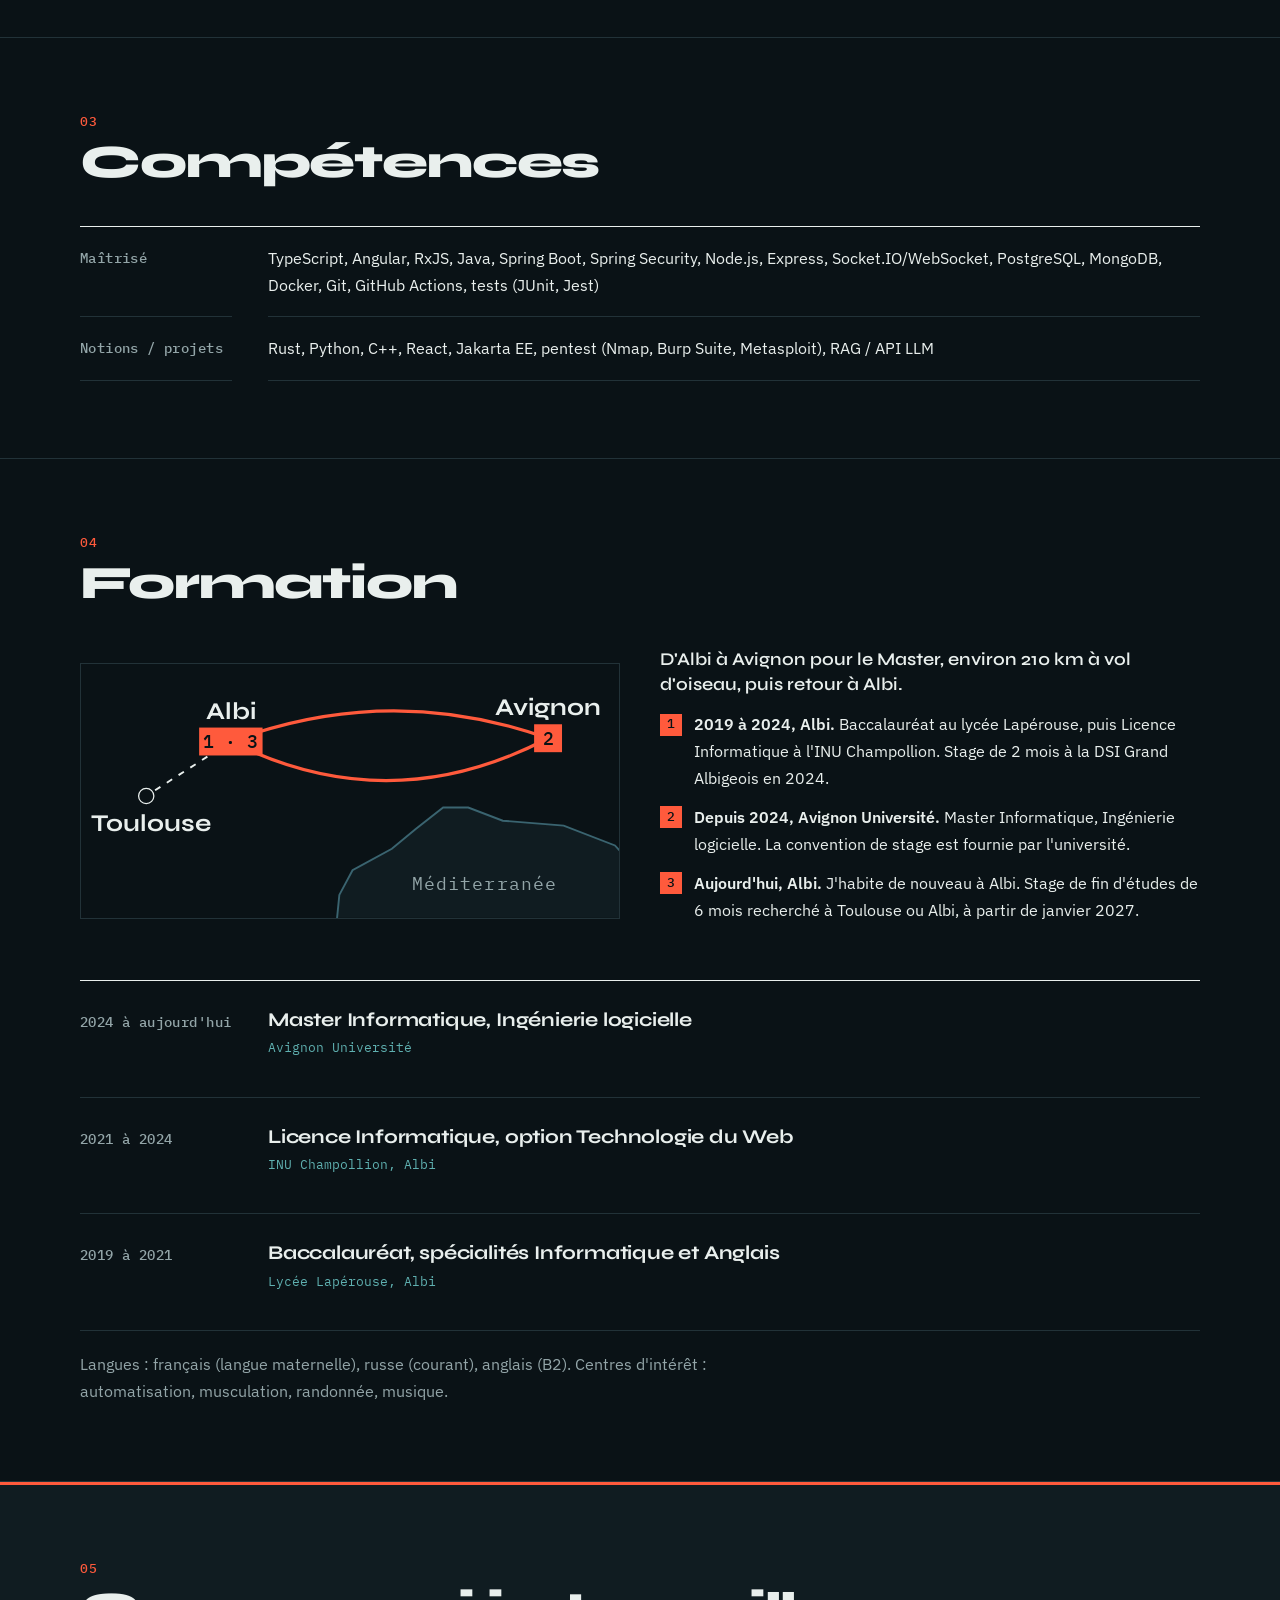
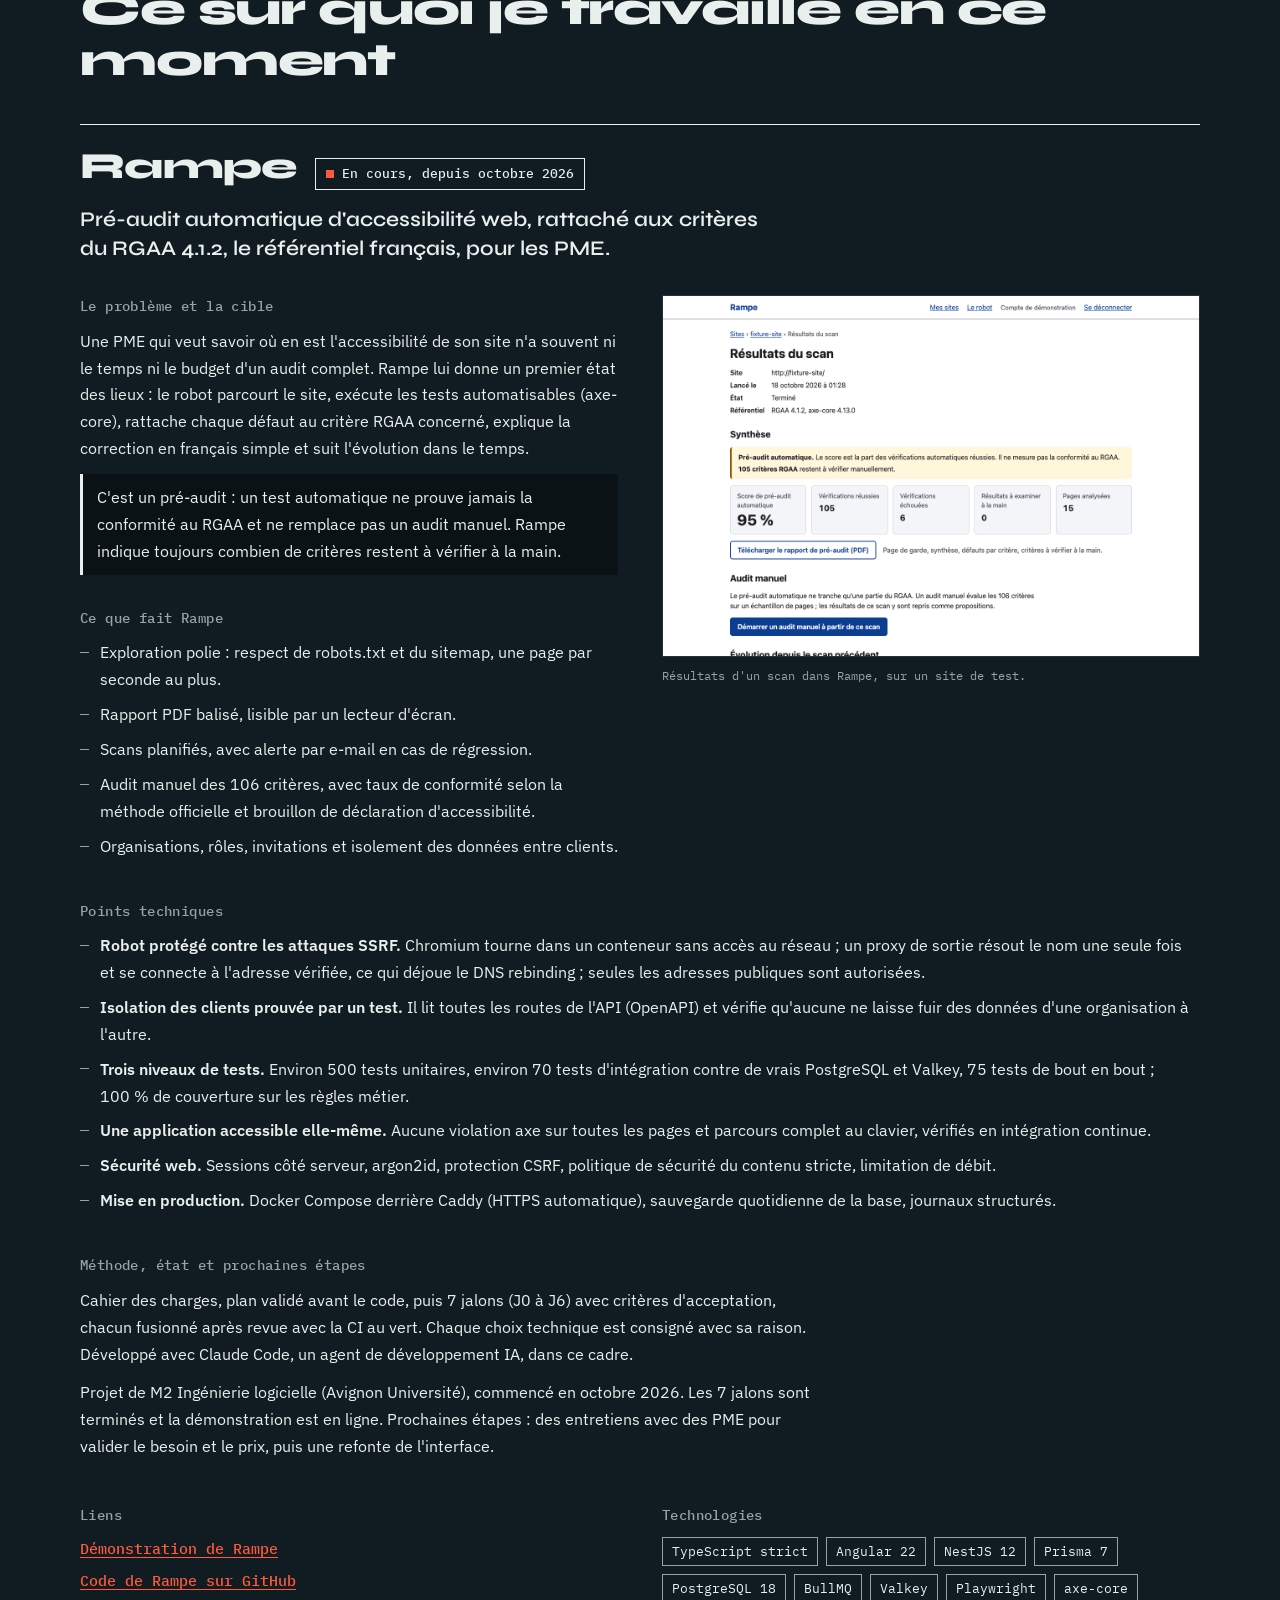
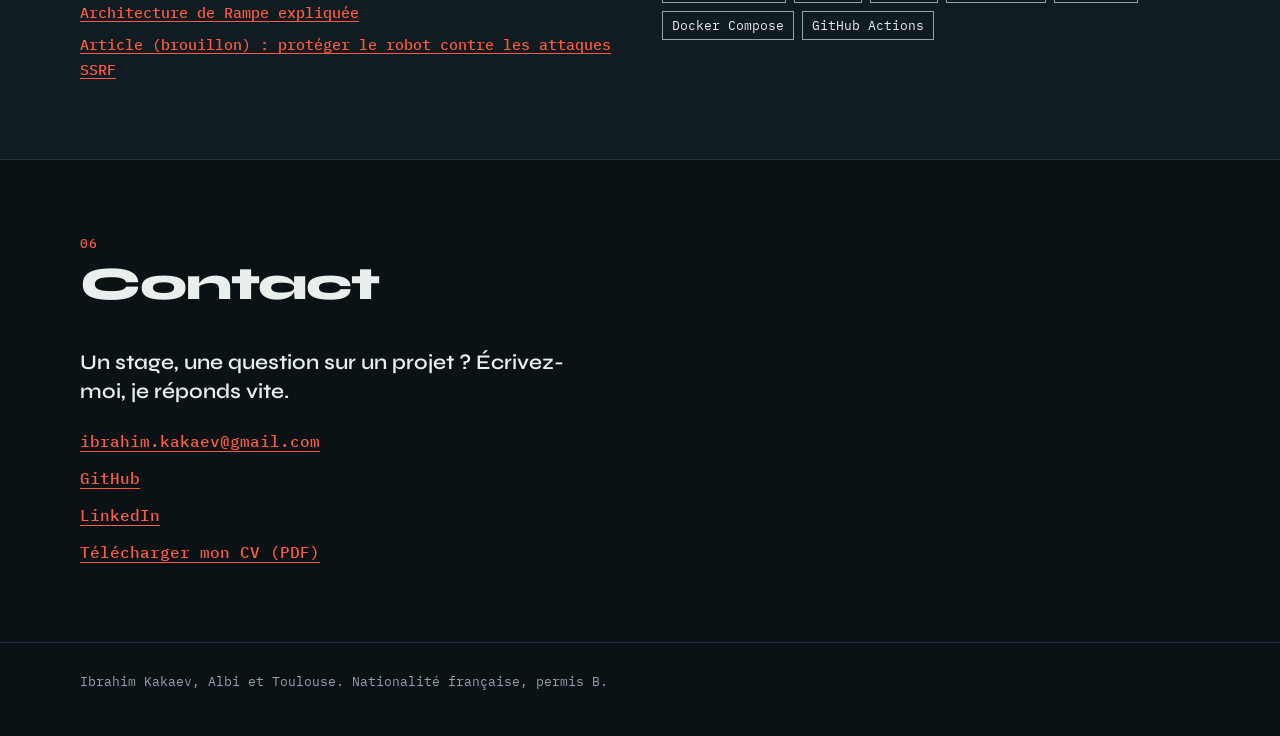
==== commit 926b9a0a: "refactor: section Rampe déplacée après la formation, avant le contact Co-Authored-By: Claude Opus 5." ====
--- a/index.html
+++ b/index.html
@@ -36,11 +36,11 @@
     <div class="wrap top-in">
       <a class="brand" href="index.html" aria-label="Ibrahim Kakaev"><span class="brand-full">Ibrahim Kakaev</span><span class="brand-short">IK</span></a>
       <nav class="top-nav" aria-label="Sections">
-        <a href="#rampe">En ce moment</a>
         <a href="#projets">Projets</a>
         <a href="#experience">Expérience</a>
         <a href="#competences">Compétences</a>
         <a href="#formation">Formation</a>
+        <a href="#rampe">En ce moment</a>
         <a href="#contact">Contact</a>
       </nav>
       <nav class="lang" aria-label="Langue">
@@ -78,80 +78,6 @@
       </div>
     </div>
   </section>
-
-    <section id="rampe" class="section now" aria-labelledby="rampe-titre">
-      <div class="wrap">
-        <h2 id="rampe-titre">Ce sur quoi je travaille en ce moment</h2>
-        <div class="now-head">
-          <h3 class="now-name">Rampe</h3>
-          <p class="now-status"><span class="now-dot" aria-hidden="true"></span>En cours, depuis octobre 2026</p>
-        </div>
-        <p class="now-lead">Pré-audit automatique d'accessibilité web, rattaché aux critères du RGAA 4.1.2, le référentiel français, pour les PME.</p>
-
-        <div class="now-grid">
-          <div class="now-text">
-            <h4>Le problème et la cible</h4>
-            <p>Une PME qui veut savoir où en est l'accessibilité de son site n'a souvent ni le temps ni le budget d'un audit complet. Rampe lui donne un premier état des lieux&nbsp;: le robot parcourt le site, exécute les tests automatisables (axe-core), rattache chaque défaut au critère RGAA concerné, explique la correction en français simple et suit l'évolution dans le temps.</p>
-            <p class="now-caveat">C'est un pré-audit&nbsp;: un test automatique ne prouve jamais la conformité au RGAA et ne remplace pas un audit manuel. Rampe indique toujours combien de critères restent à vérifier à la main.</p>
-
-            <h4>Ce que fait Rampe</h4>
-            <ul class="now-list">
-                <li>Exploration polie&nbsp;: respect de robots.txt et du sitemap, une page par seconde au plus.</li>
-                <li>Rapport PDF balisé, lisible par un lecteur d'écran.</li>
-                <li>Scans planifiés, avec alerte par e-mail en cas de régression.</li>
-                <li>Audit manuel des 106 critères, avec taux de conformité selon la méthode officielle et brouillon de déclaration d'accessibilité.</li>
-                <li>Organisations, rôles, invitations et isolement des données entre clients.</li>
-            </ul>
-          </div>
-          <figure class="now-shot">
-            <img src="images/rampe-scan.png" width="1280" height="860" loading="lazy" decoding="async" alt="Page de résultats d'un scan dans Rampe, sur un site de test. Score de pré-audit automatique de 95&nbsp;%, 105 vérifications réussies, 6 échouées, 15 pages analysées. Un encadré précise que ce score ne mesure pas la conformité au RGAA et que 105 critères restent à vérifier manuellement.">
-            <figcaption>Résultats d'un scan dans Rampe, sur un site de test.</figcaption>
-          </figure>
-        </div>
-
-        <h4>Points techniques</h4>
-        <ul class="now-list now-points">
-              <li><strong>Robot protégé contre les attaques SSRF.</strong> Chromium tourne dans un conteneur sans accès au réseau&nbsp;; un proxy de sortie résout le nom une seule fois et se connecte à l'adresse vérifiée, ce qui déjoue le DNS rebinding&nbsp;; seules les adresses publiques sont autorisées.</li>
-              <li><strong>Isolation des clients prouvée par un test.</strong> Il lit toutes les routes de l'API (OpenAPI) et vérifie qu'aucune ne laisse fuir des données d'une organisation à l'autre.</li>
-              <li><strong>Trois niveaux de tests.</strong> Environ 500 tests unitaires, environ 70 tests d'intégration contre de vrais PostgreSQL et Valkey, 75 tests de bout en bout&nbsp;; 100&nbsp;% de couverture sur les règles métier.</li>
-              <li><strong>Une application accessible elle-même.</strong> Aucune violation axe sur toutes les pages et parcours complet au clavier, vérifiés en intégration continue.</li>
-              <li><strong>Sécurité web.</strong> Sessions côté serveur, argon2id, protection CSRF, politique de sécurité du contenu stricte, limitation de débit.</li>
-              <li><strong>Mise en production.</strong> Docker Compose derrière Caddy (HTTPS automatique), sauvegarde quotidienne de la base, journaux structurés.</li>
-        </ul>
-
-        <h4>Méthode, état et prochaines étapes</h4>
-        <p class="now-p">Cahier des charges, plan validé avant le code, puis 7 jalons (J0 à J6) avec critères d'acceptation, chacun fusionné après revue avec la CI au vert. Chaque choix technique est consigné avec sa raison. Développé avec Claude Code, un agent de développement IA, dans ce cadre.</p>
-        <p class="now-p">Projet de M2 Ingénierie logicielle (Avignon Université), commencé en octobre 2026. Les 7 jalons sont terminés et la démonstration est en ligne. Prochaines étapes&nbsp;: des entretiens avec des PME pour valider le besoin et le prix, puis une refonte de l'interface.</p>
-
-        <div class="now-foot">
-          <div>
-            <h4>Liens</h4>
-            <ul class="now-links">
-              <li><a href="https://rampe-demo.duckdns.org">Démonstration de Rampe</a></li>
-              <li><a href="https://github.com/IbrahimKakaev/Rampe">Code de Rampe sur GitHub</a></li>
-              <li><a href="https://github.com/IbrahimKakaev/Rampe/blob/main/docs/ARCHITECTURE.md">Architecture de Rampe expliquée</a></li>
-              <li><a href="https://github.com/IbrahimKakaev/Rampe/blob/main/docs/articles/ssrf-robot-exploration.md">Article (brouillon)&nbsp;: protéger le robot contre les attaques SSRF</a></li>
-            </ul>
-          </div>
-          <div>
-            <h4>Technologies</h4>
-            <ul class="now-tags">
-              <li>TypeScript strict</li>
-              <li>Angular 22</li>
-              <li>NestJS 12</li>
-              <li>Prisma 7</li>
-              <li>PostgreSQL 18</li>
-              <li>BullMQ</li>
-              <li>Valkey</li>
-              <li>Playwright</li>
-              <li>axe-core</li>
-              <li>Docker Compose</li>
-              <li>GitHub Actions</li>
-            </ul>
-          </div>
-        </div>
-      </div>
-    </section>
 
     <section id="projets" class="section">
       <div class="wrap">
@@ -329,6 +255,80 @@
       </div>
     </section>
 
+    <section id="rampe" class="section now" aria-labelledby="rampe-titre">
+      <div class="wrap">
+        <h2 id="rampe-titre">Ce sur quoi je travaille en ce moment</h2>
+        <div class="now-head">
+          <h3 class="now-name">Rampe</h3>
+          <p class="now-status"><span class="now-dot" aria-hidden="true"></span>En cours, depuis octobre 2026</p>
+        </div>
+        <p class="now-lead">Pré-audit automatique d'accessibilité web, rattaché aux critères du RGAA 4.1.2, le référentiel français, pour les PME.</p>
+
+        <div class="now-grid">
+          <div class="now-text">
+            <h4>Le problème et la cible</h4>
+            <p>Une PME qui veut savoir où en est l'accessibilité de son site n'a souvent ni le temps ni le budget d'un audit complet. Rampe lui donne un premier état des lieux&nbsp;: le robot parcourt le site, exécute les tests automatisables (axe-core), rattache chaque défaut au critère RGAA concerné, explique la correction en français simple et suit l'évolution dans le temps.</p>
+            <p class="now-caveat">C'est un pré-audit&nbsp;: un test automatique ne prouve jamais la conformité au RGAA et ne remplace pas un audit manuel. Rampe indique toujours combien de critères restent à vérifier à la main.</p>
+
+            <h4>Ce que fait Rampe</h4>
+            <ul class="now-list">
+                <li>Exploration polie&nbsp;: respect de robots.txt et du sitemap, une page par seconde au plus.</li>
+                <li>Rapport PDF balisé, lisible par un lecteur d'écran.</li>
+                <li>Scans planifiés, avec alerte par e-mail en cas de régression.</li>
+                <li>Audit manuel des 106 critères, avec taux de conformité selon la méthode officielle et brouillon de déclaration d'accessibilité.</li>
+                <li>Organisations, rôles, invitations et isolement des données entre clients.</li>
+            </ul>
+          </div>
+          <figure class="now-shot">
+            <img src="images/rampe-scan.png" width="1280" height="860" loading="lazy" decoding="async" alt="Page de résultats d'un scan dans Rampe, sur un site de test. Score de pré-audit automatique de 95&nbsp;%, 105 vérifications réussies, 6 échouées, 15 pages analysées. Un encadré précise que ce score ne mesure pas la conformité au RGAA et que 105 critères restent à vérifier manuellement.">
+            <figcaption>Résultats d'un scan dans Rampe, sur un site de test.</figcaption>
+          </figure>
+        </div>
+
+        <h4>Points techniques</h4>
+        <ul class="now-list now-points">
+              <li><strong>Robot protégé contre les attaques SSRF.</strong> Chromium tourne dans un conteneur sans accès au réseau&nbsp;; un proxy de sortie résout le nom une seule fois et se connecte à l'adresse vérifiée, ce qui déjoue le DNS rebinding&nbsp;; seules les adresses publiques sont autorisées.</li>
+              <li><strong>Isolation des clients prouvée par un test.</strong> Il lit toutes les routes de l'API (OpenAPI) et vérifie qu'aucune ne laisse fuir des données d'une organisation à l'autre.</li>
+              <li><strong>Trois niveaux de tests.</strong> Environ 500 tests unitaires, environ 70 tests d'intégration contre de vrais PostgreSQL et Valkey, 75 tests de bout en bout&nbsp;; 100&nbsp;% de couverture sur les règles métier.</li>
+              <li><strong>Une application accessible elle-même.</strong> Aucune violation axe sur toutes les pages et parcours complet au clavier, vérifiés en intégration continue.</li>
+              <li><strong>Sécurité web.</strong> Sessions côté serveur, argon2id, protection CSRF, politique de sécurité du contenu stricte, limitation de débit.</li>
+              <li><strong>Mise en production.</strong> Docker Compose derrière Caddy (HTTPS automatique), sauvegarde quotidienne de la base, journaux structurés.</li>
+        </ul>
+
+        <h4>Méthode, état et prochaines étapes</h4>
+        <p class="now-p">Cahier des charges, plan validé avant le code, puis 7 jalons (J0 à J6) avec critères d'acceptation, chacun fusionné après revue avec la CI au vert. Chaque choix technique est consigné avec sa raison. Développé avec Claude Code, un agent de développement IA, dans ce cadre.</p>
+        <p class="now-p">Projet de M2 Ingénierie logicielle (Avignon Université), commencé en octobre 2026. Les 7 jalons sont terminés et la démonstration est en ligne. Prochaines étapes&nbsp;: des entretiens avec des PME pour valider le besoin et le prix, puis une refonte de l'interface.</p>
+
+        <div class="now-foot">
+          <div>
+            <h4>Liens</h4>
+            <ul class="now-links">
+              <li><a href="https://rampe-demo.duckdns.org">Démonstration de Rampe</a></li>
+              <li><a href="https://github.com/IbrahimKakaev/Rampe">Code de Rampe sur GitHub</a></li>
+              <li><a href="https://github.com/IbrahimKakaev/Rampe/blob/main/docs/ARCHITECTURE.md">Architecture de Rampe expliquée</a></li>
+              <li><a href="https://github.com/IbrahimKakaev/Rampe/blob/main/docs/articles/ssrf-robot-exploration.md">Article (brouillon)&nbsp;: protéger le robot contre les attaques SSRF</a></li>
+            </ul>
+          </div>
+          <div>
+            <h4>Technologies</h4>
+            <ul class="now-tags">
+              <li>TypeScript strict</li>
+              <li>Angular 22</li>
+              <li>NestJS 12</li>
+              <li>Prisma 7</li>
+              <li>PostgreSQL 18</li>
+              <li>BullMQ</li>
+              <li>Valkey</li>
+              <li>Playwright</li>
+              <li>axe-core</li>
+              <li>Docker Compose</li>
+              <li>GitHub Actions</li>
+            </ul>
+          </div>
+        </div>
+      </div>
+    </section>
+
     <section id="contact" class="section">
       <div class="wrap">
         <h2>Contact</h2>
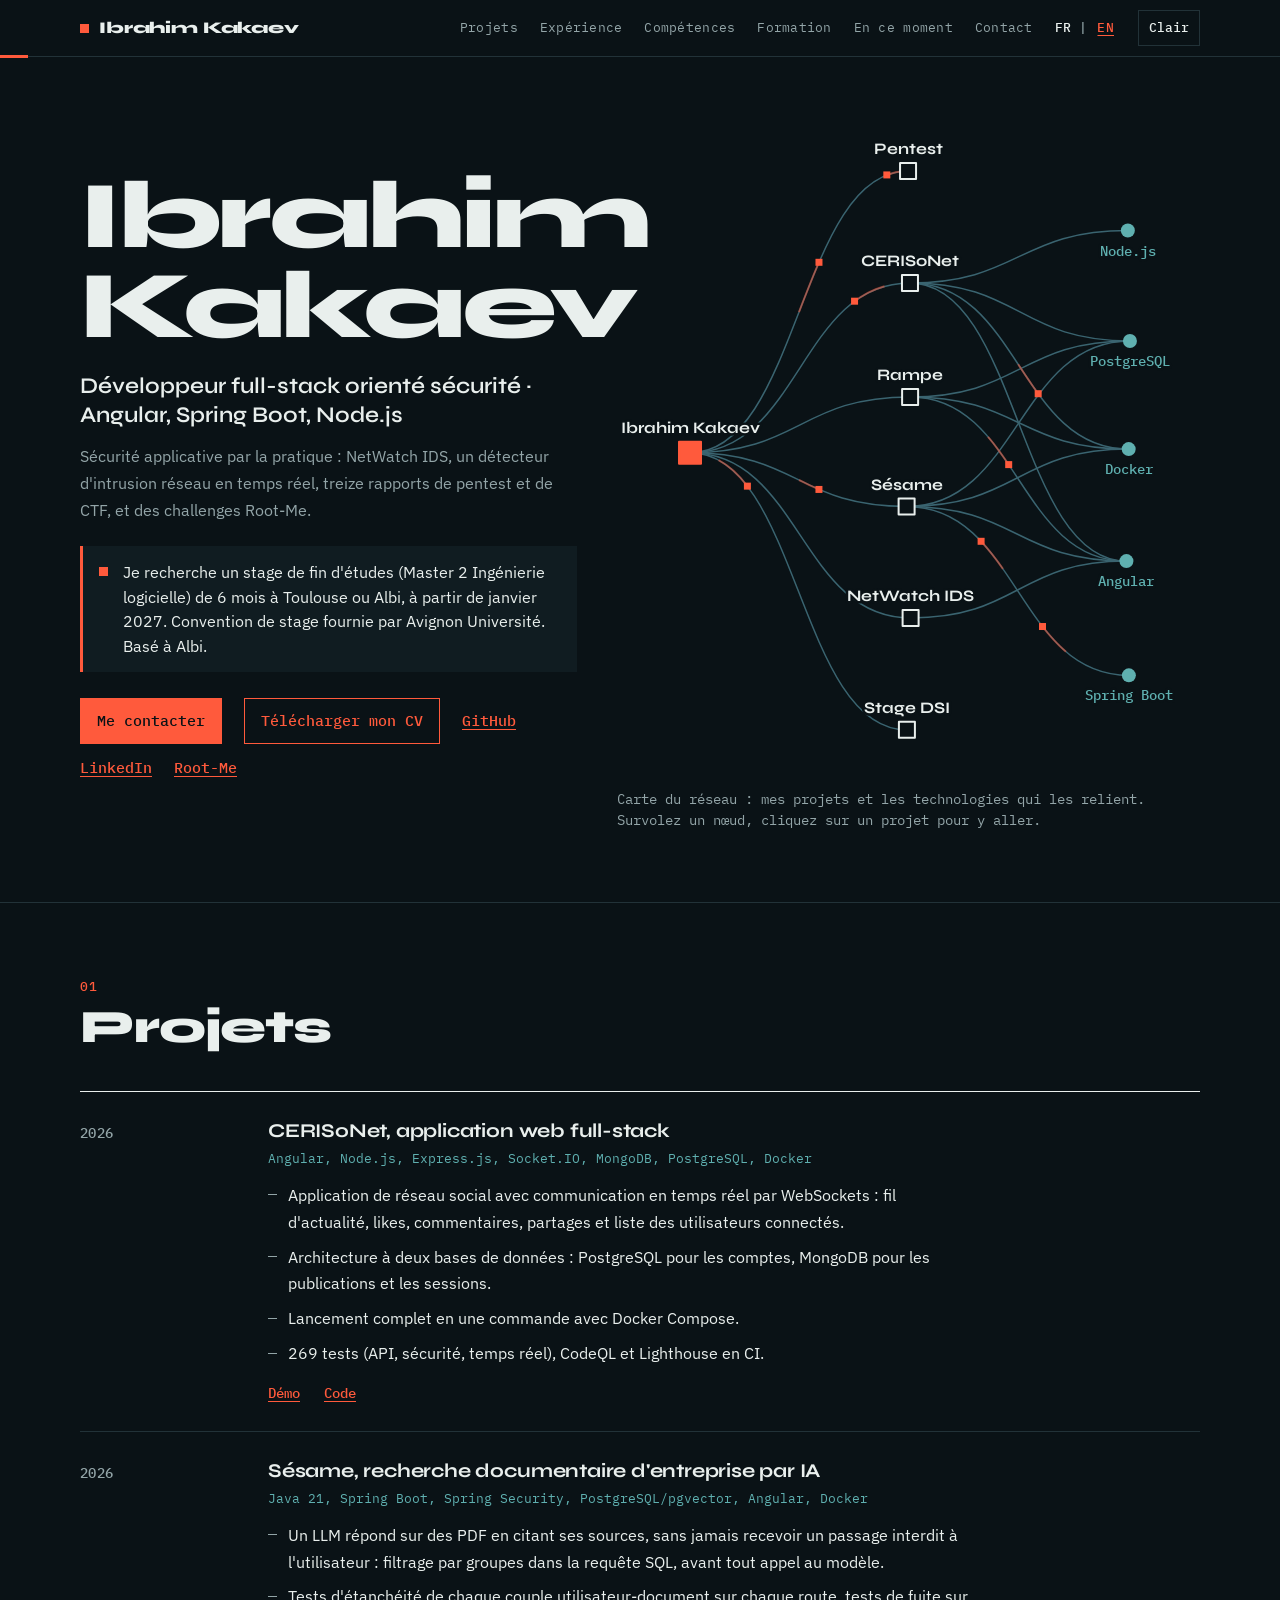
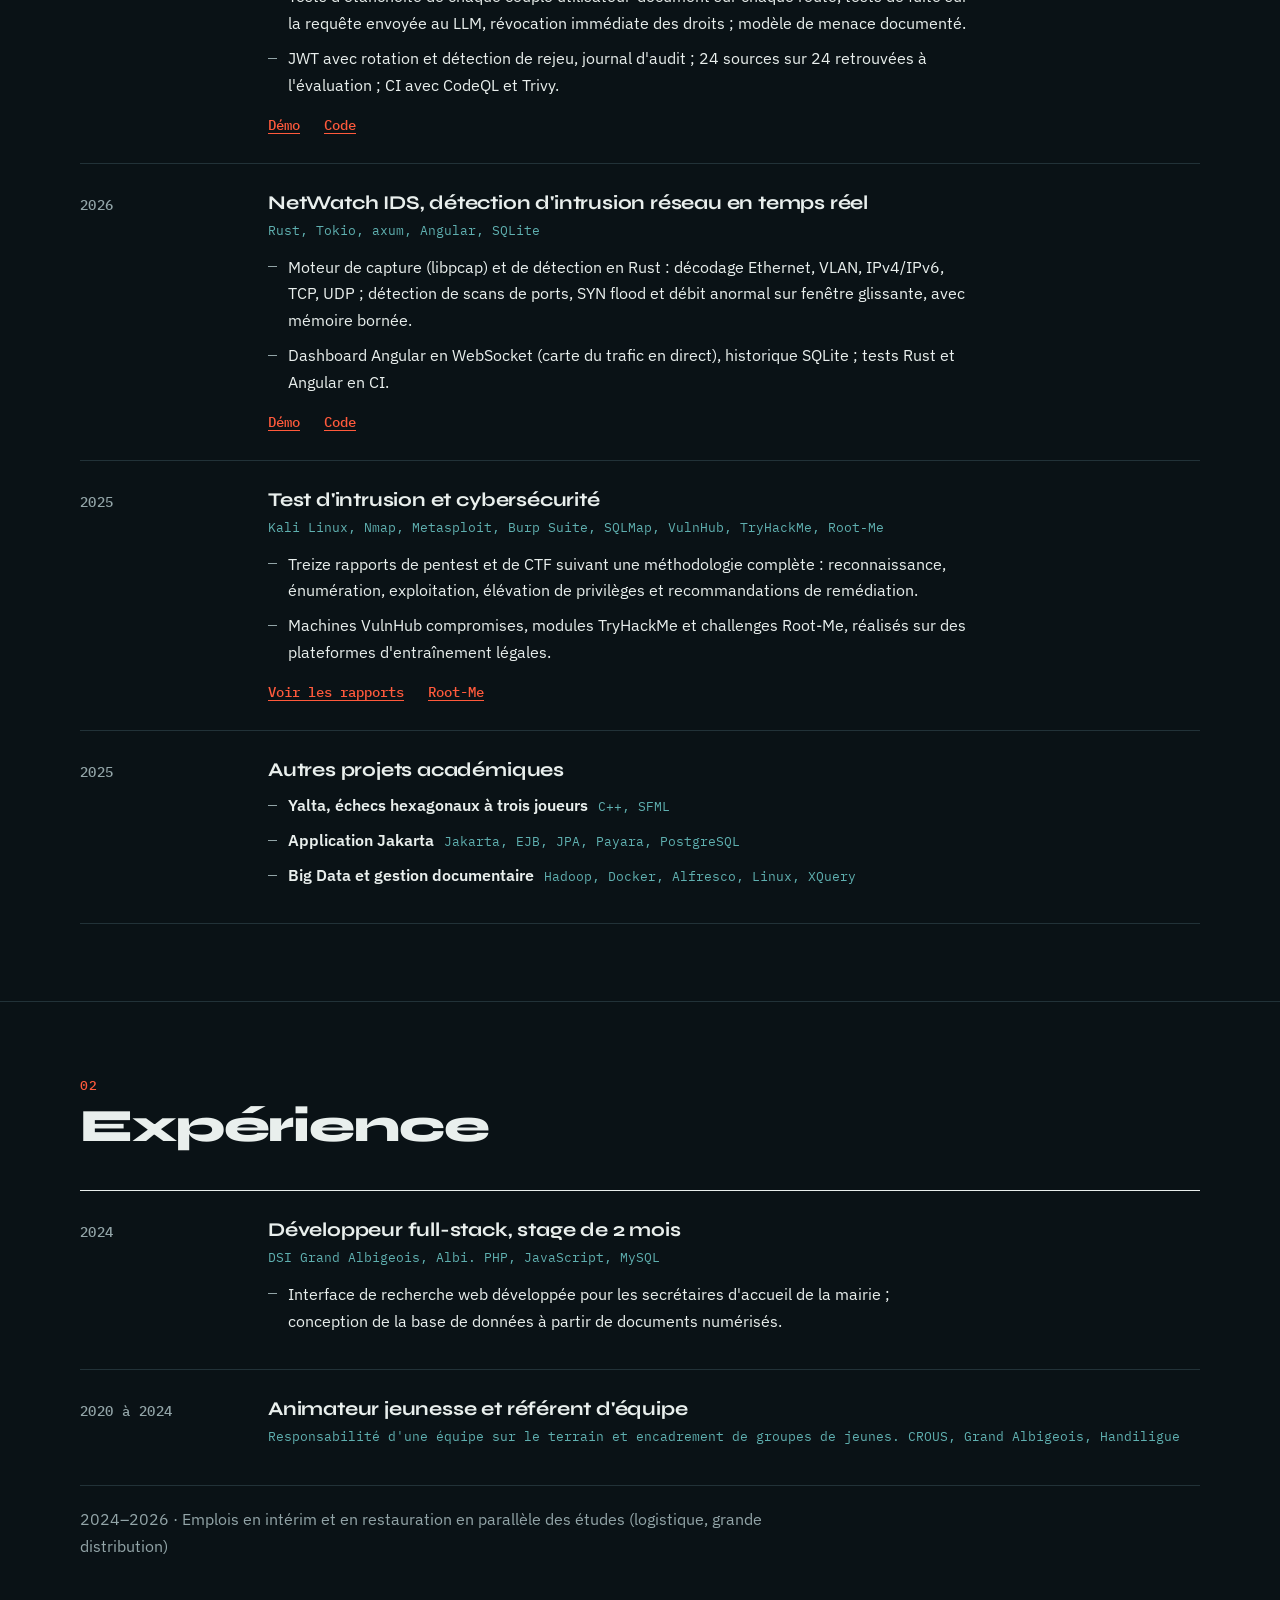
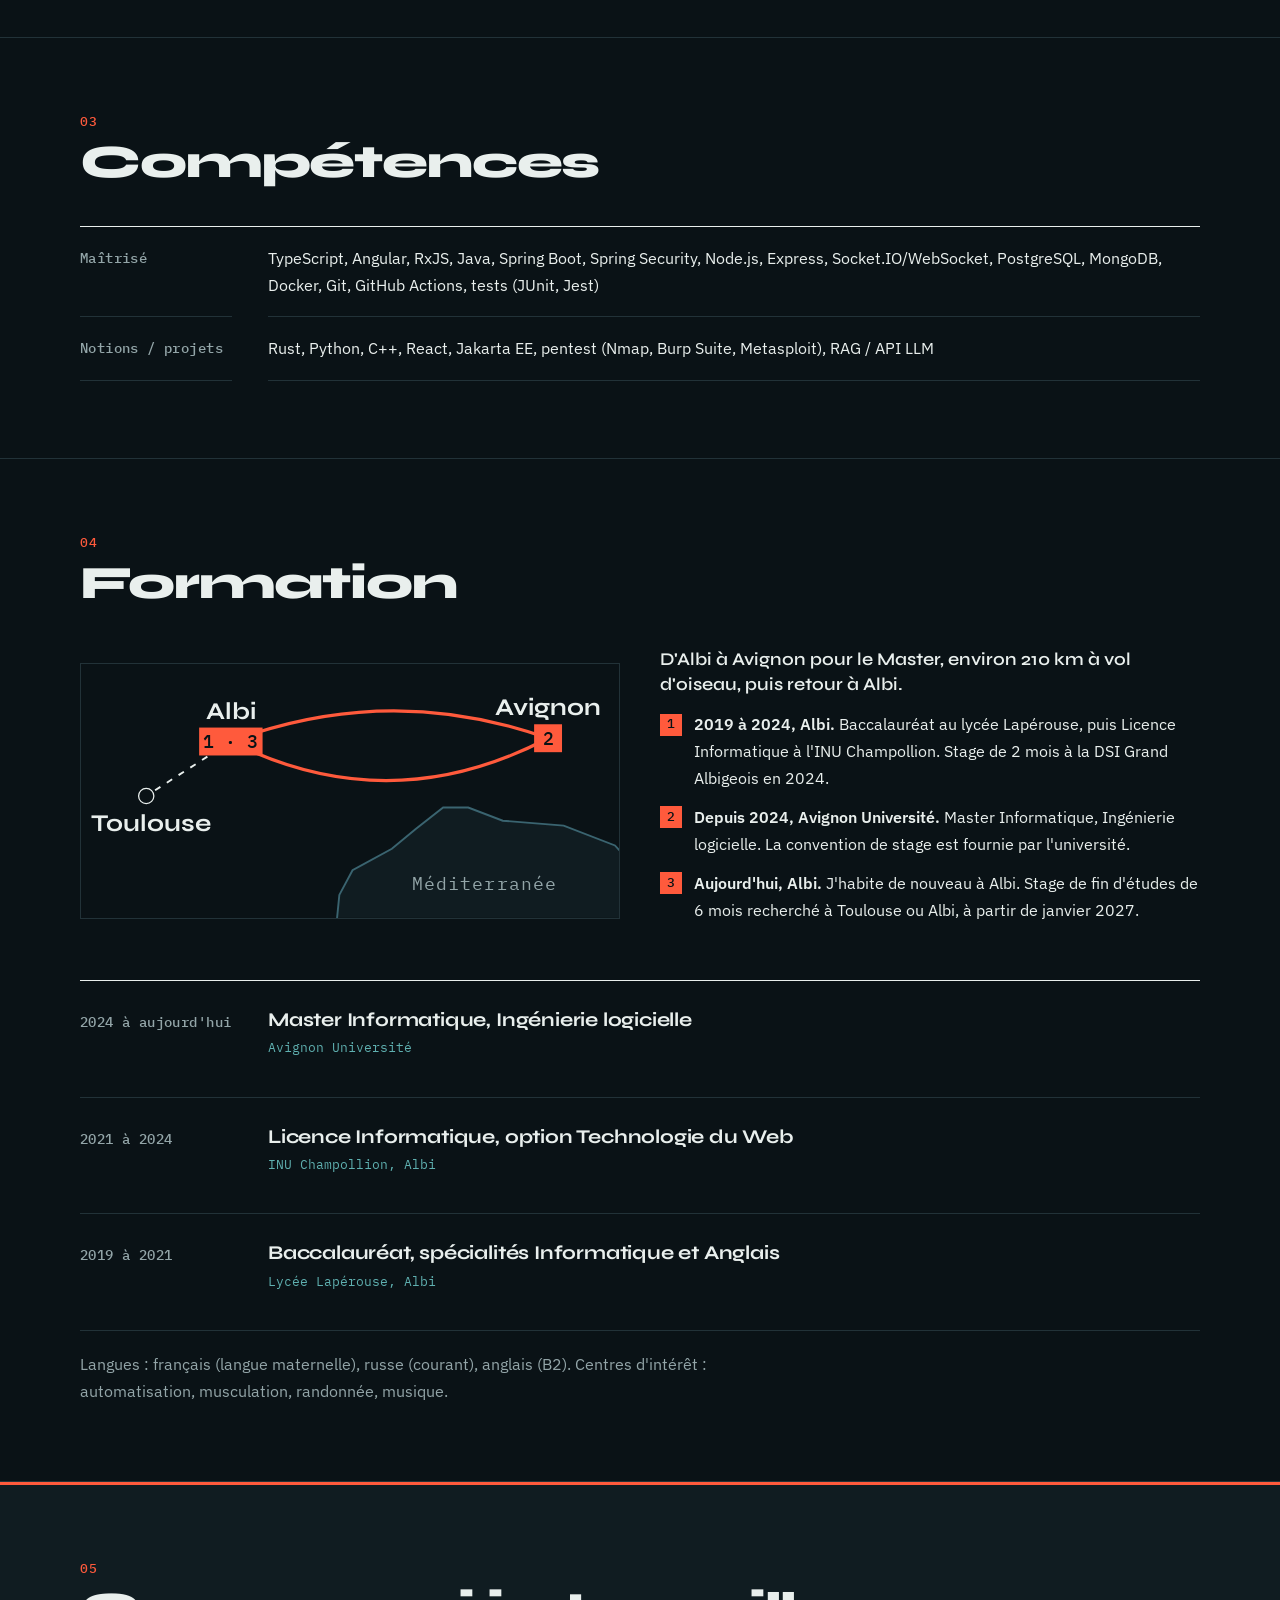
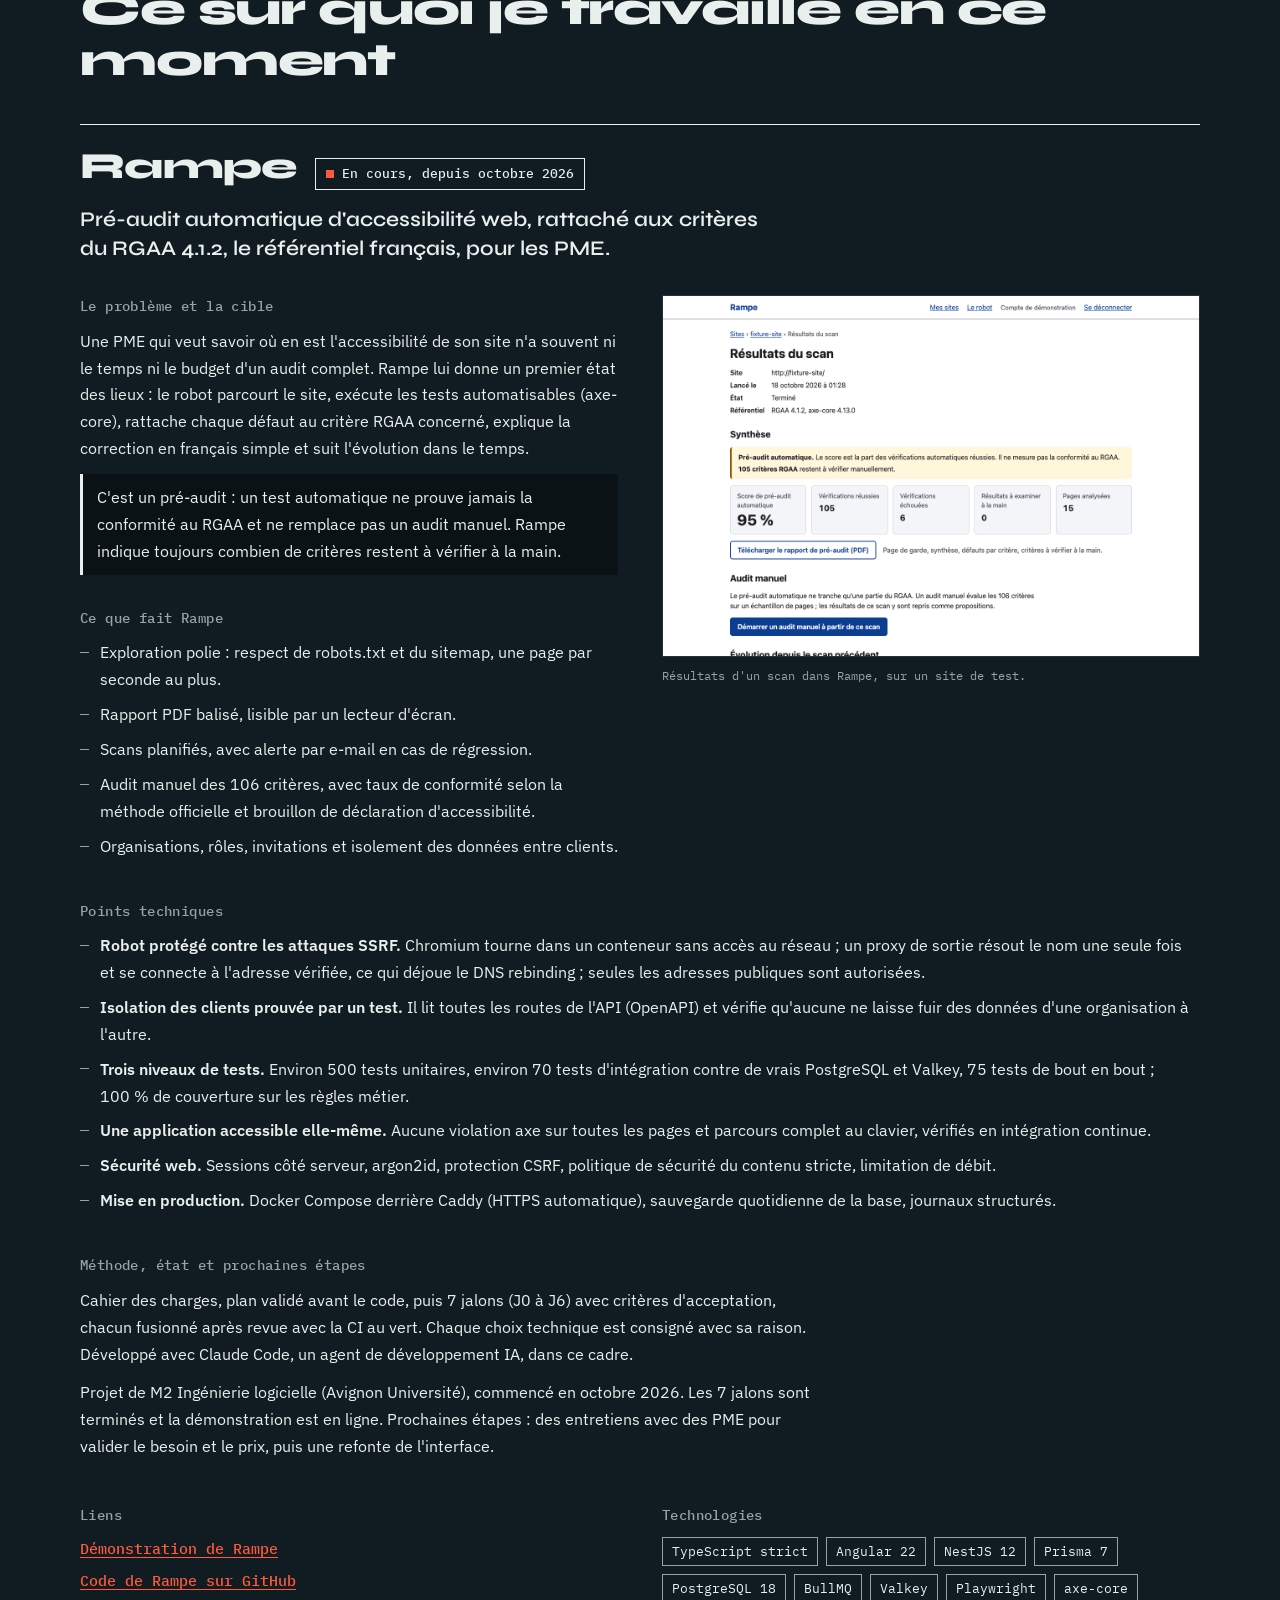
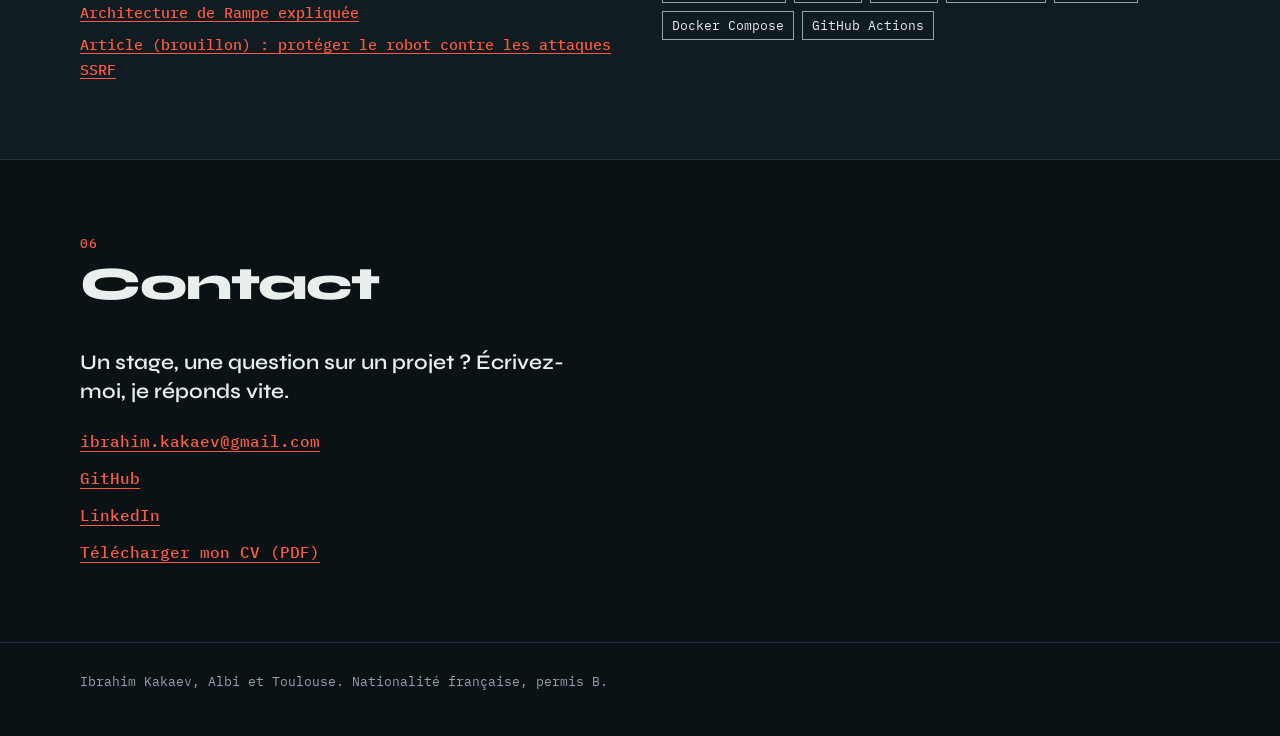
==== commit 918928e5: "feat: Rampe dans la carte du réseau, schéma symétrique à liens courbes - Rampe devient un nœud (Type" ====
--- a/index.html
+++ b/index.html
@@ -255,7 +255,7 @@
       </div>
     </section>
 
-    <section id="rampe" class="section now" aria-labelledby="rampe-titre">
+    <section id="rampe" class="section now" aria-labelledby="rampe-titre" data-node="Rampe" data-tech="TypeScript, Angular, NestJS, PostgreSQL, Docker">
       <div class="wrap">
         <h2 id="rampe-titre">Ce sur quoi je travaille en ce moment</h2>
         <div class="now-head">
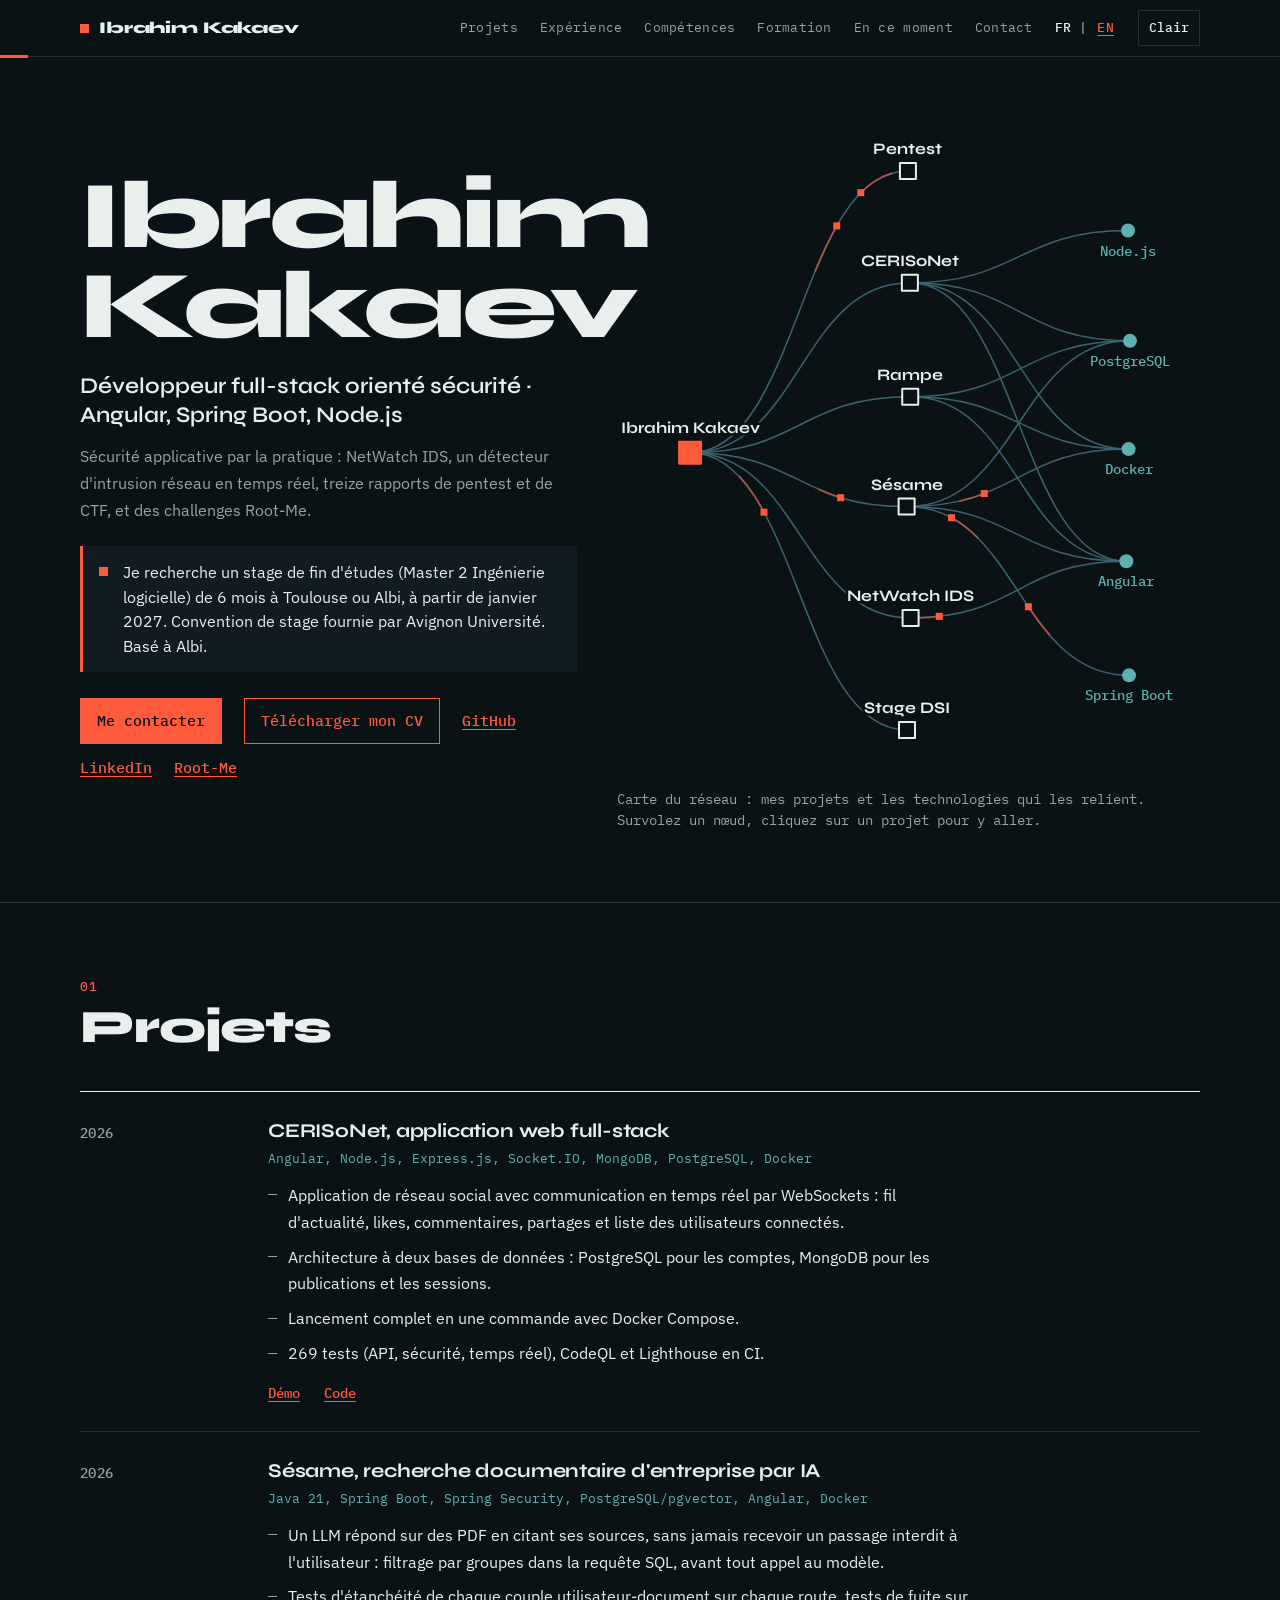
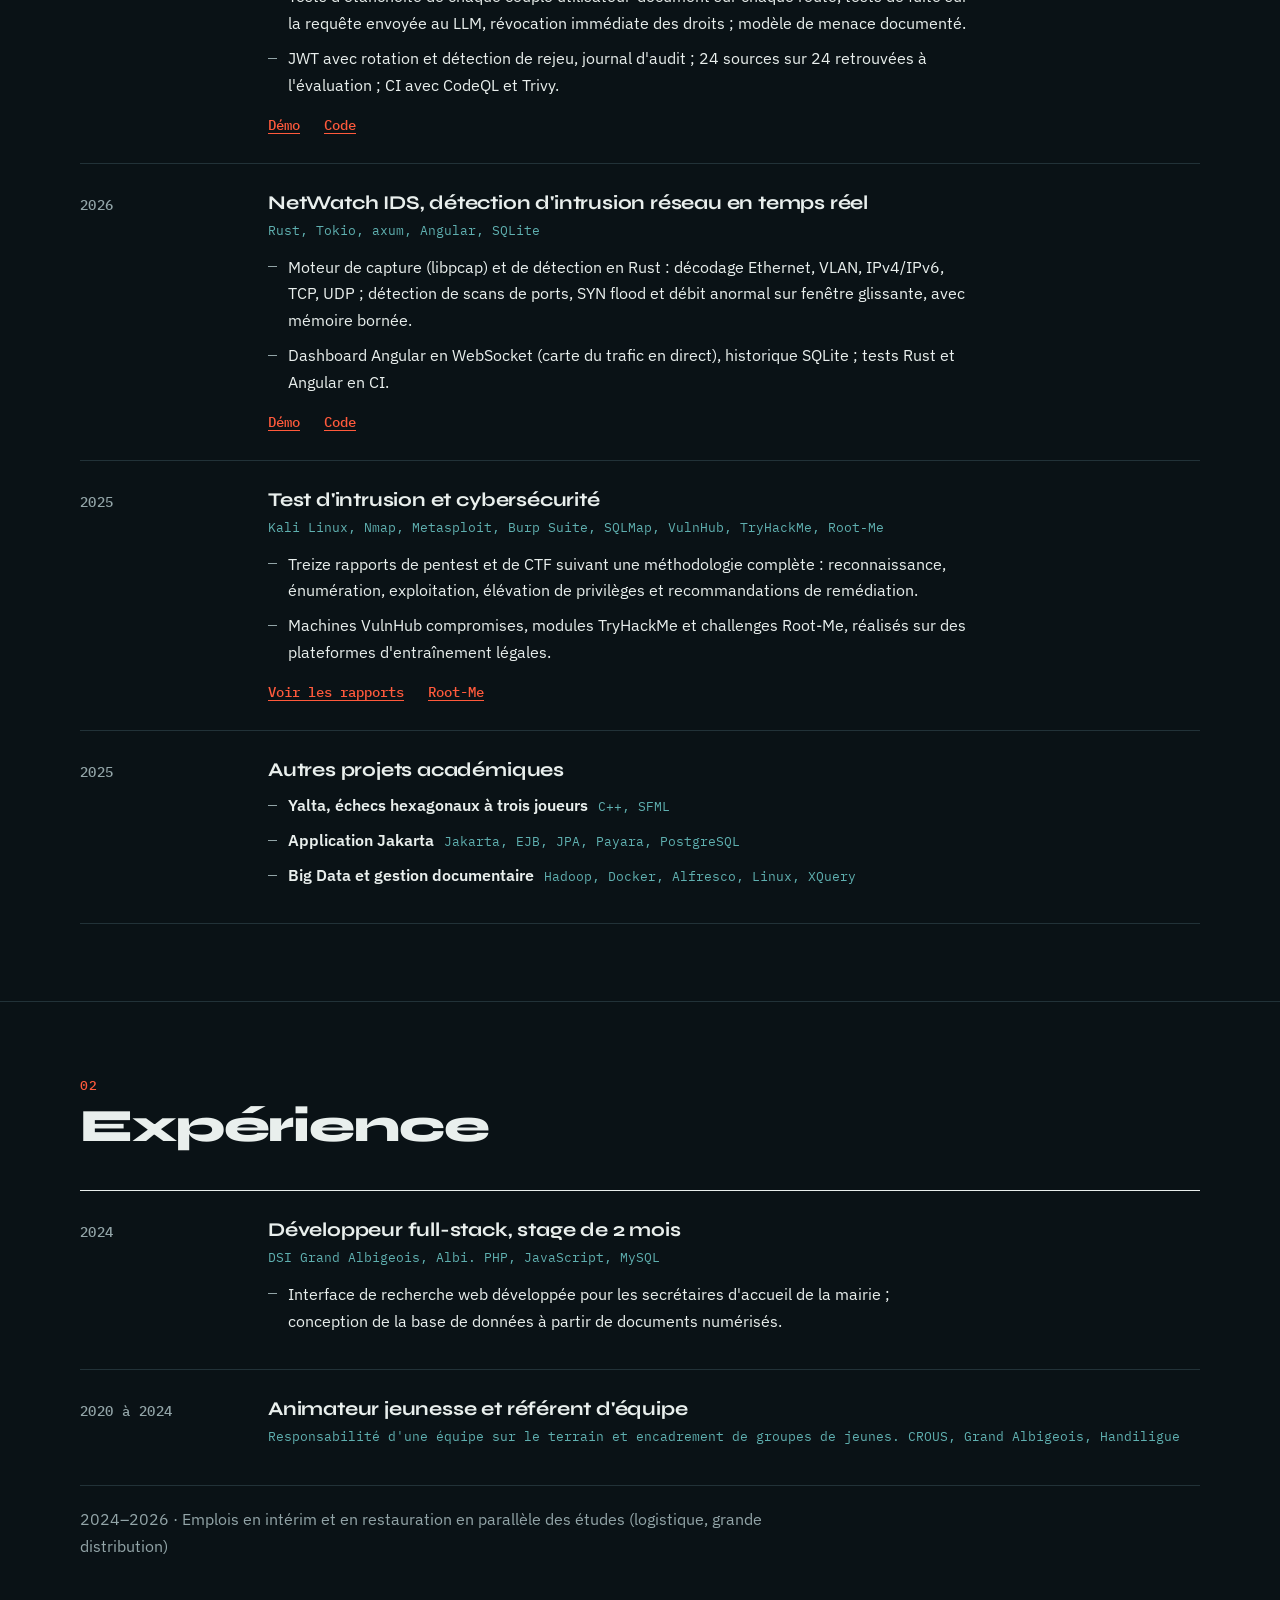
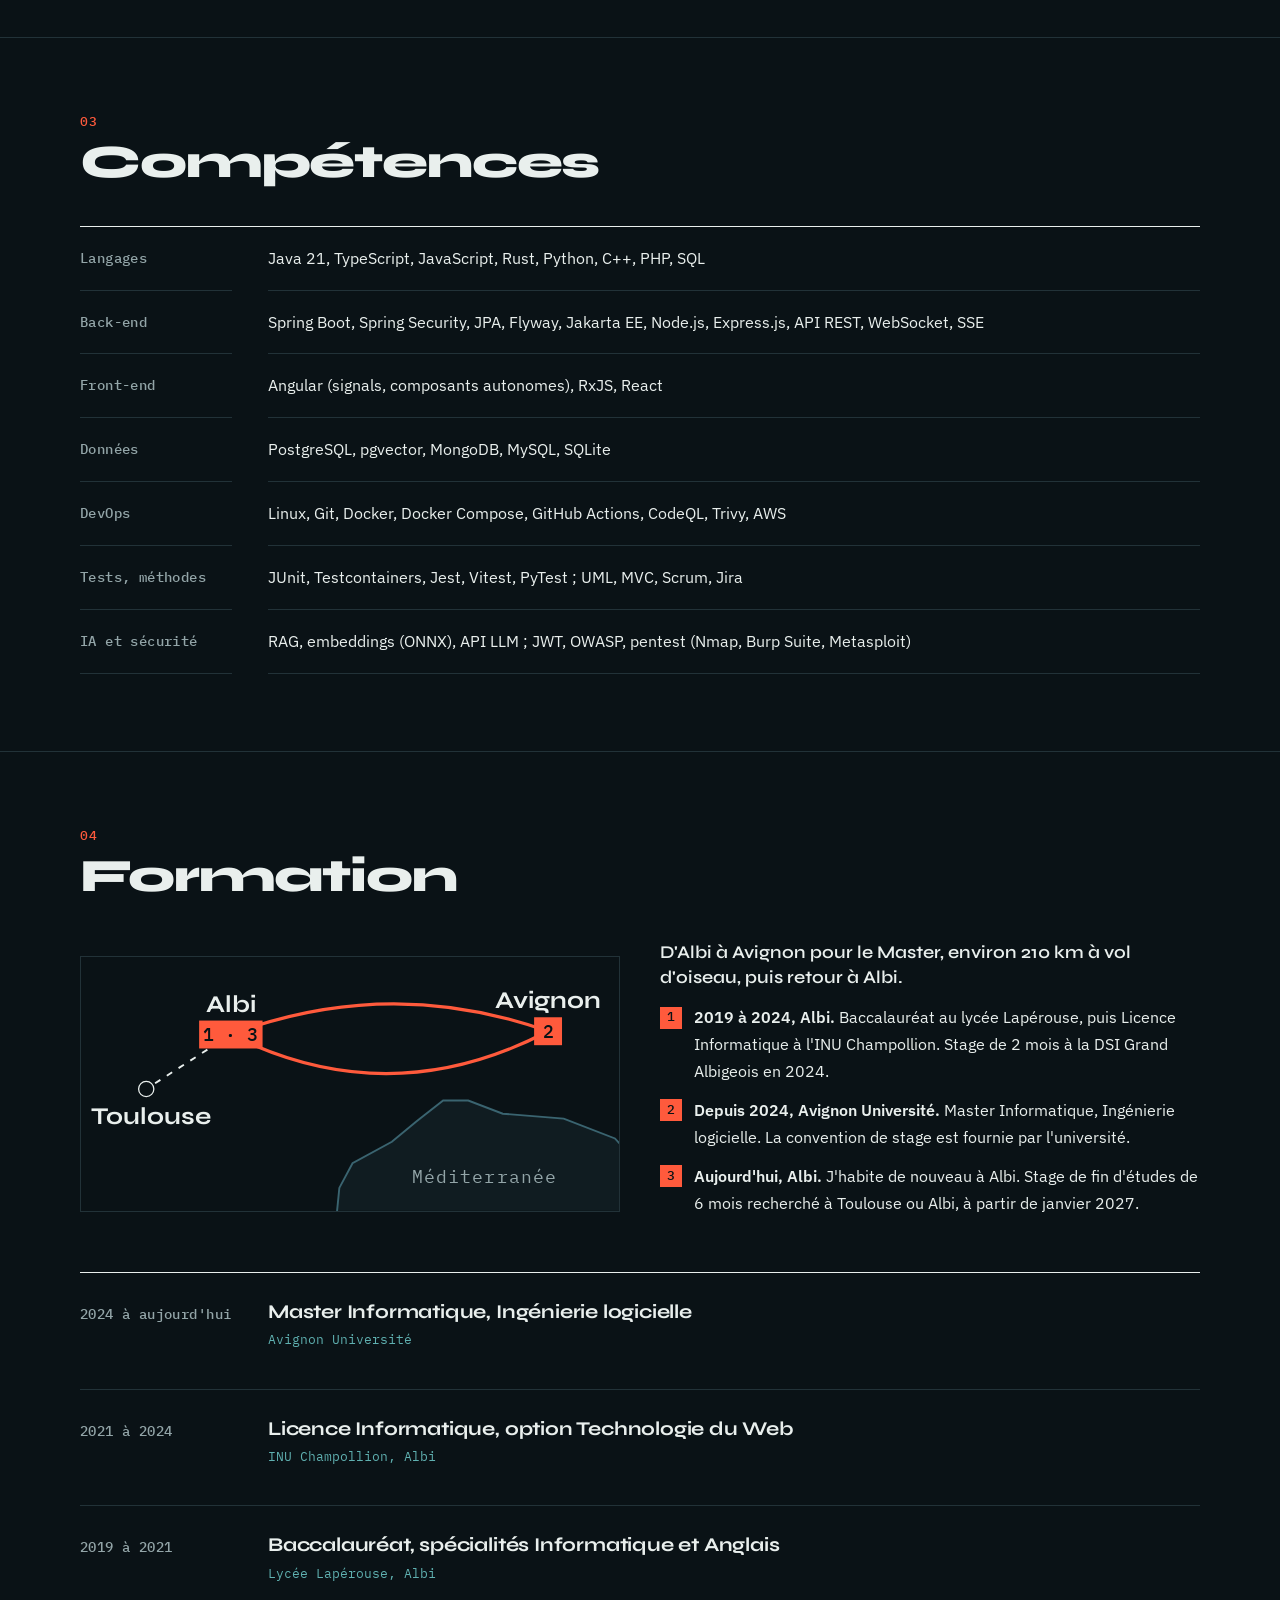
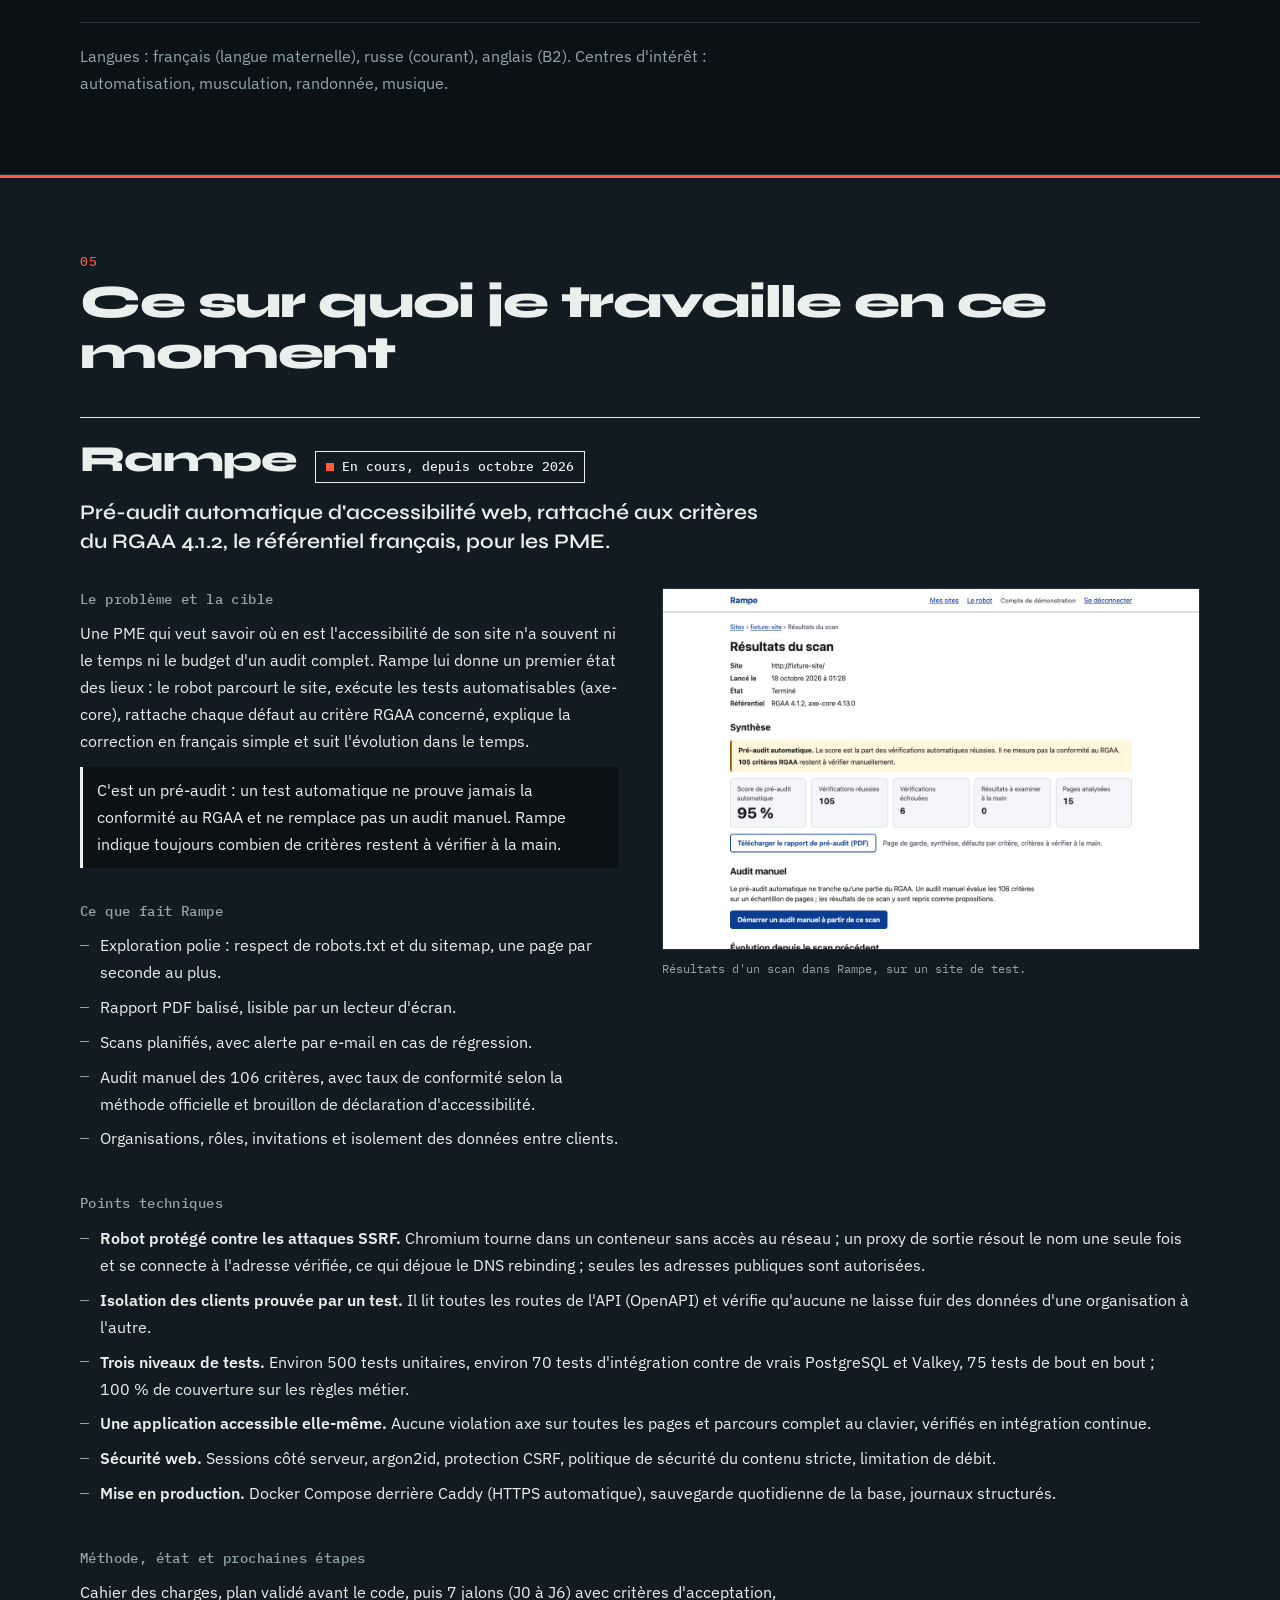
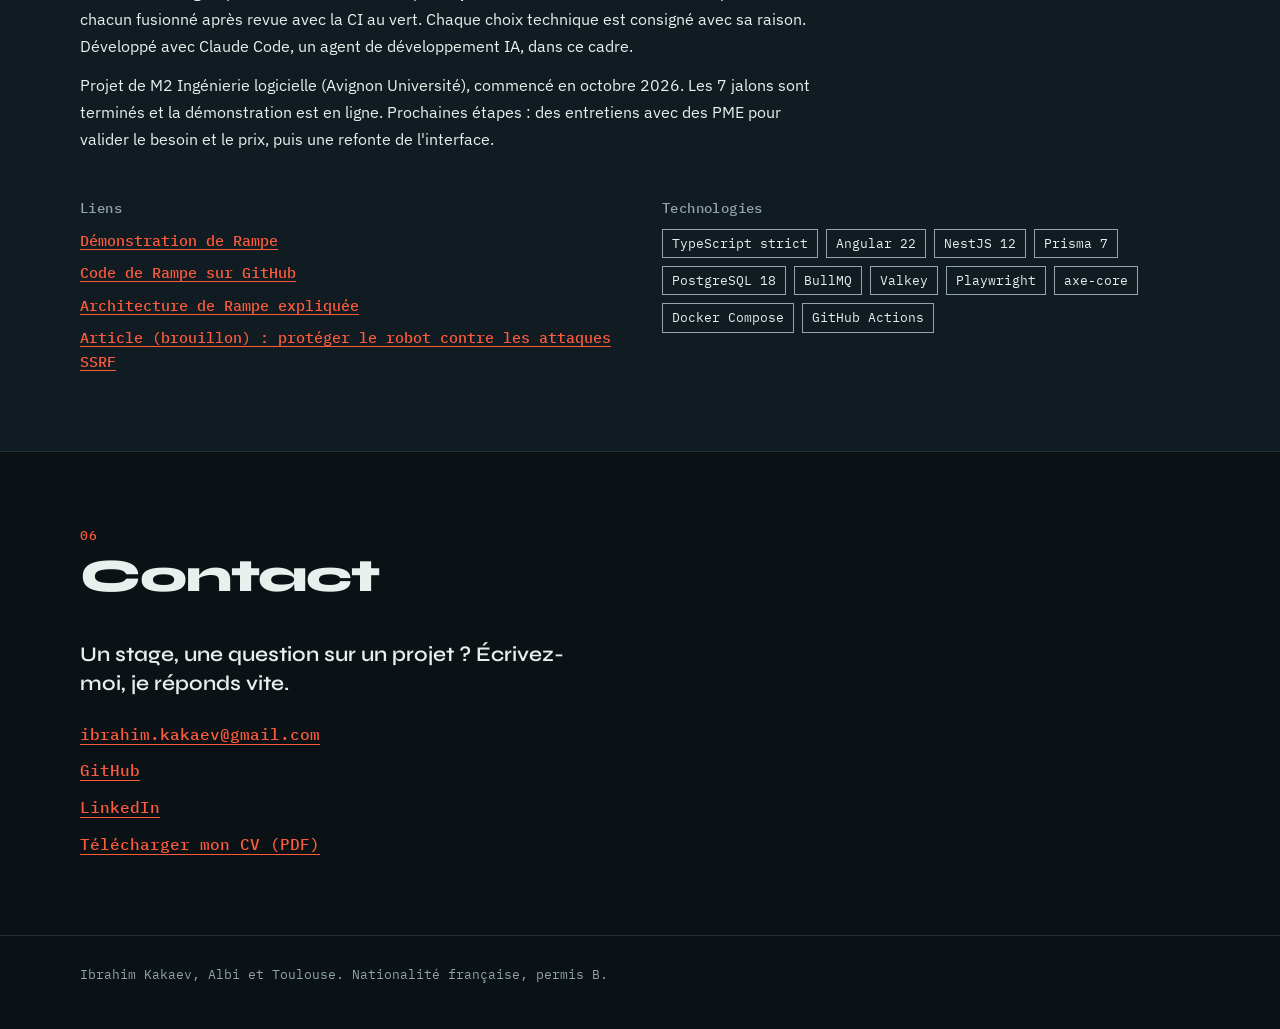
==== commit 4bbe1f49: "fix: compétences par catégories, comme le CV, sans niveaux Les niveaux « Maîtrisé / Notions » classa" ====
--- a/index.html
+++ b/index.html
@@ -191,10 +191,20 @@
       <div class="wrap">
         <h2>Compétences</h2>
         <dl class="skills">
-          <dt>Maîtrisé</dt>
-          <dd>TypeScript, Angular, RxJS, Java, Spring Boot, Spring Security, Node.js, Express, Socket.IO/WebSocket, PostgreSQL, MongoDB, Docker, Git, GitHub Actions, tests (JUnit, Jest)</dd>
-          <dt>Notions / projets</dt>
-          <dd>Rust, Python, C++, React, Jakarta EE, pentest (Nmap, Burp Suite, Metasploit), RAG / API LLM</dd>
+          <dt>Langages</dt>
+          <dd>Java 21, TypeScript, JavaScript, Rust, Python, C++, PHP, SQL</dd>
+          <dt>Back-end</dt>
+          <dd>Spring Boot, Spring Security, JPA, Flyway, Jakarta EE, Node.js, Express.js, API REST, WebSocket, SSE</dd>
+          <dt>Front-end</dt>
+          <dd>Angular (signals, composants autonomes), RxJS, React</dd>
+          <dt>Données</dt>
+          <dd>PostgreSQL, pgvector, MongoDB, MySQL, SQLite</dd>
+          <dt>DevOps</dt>
+          <dd>Linux, Git, Docker, Docker Compose, GitHub Actions, CodeQL, Trivy, AWS</dd>
+          <dt>Tests, méthodes</dt>
+          <dd>JUnit, Testcontainers, Jest, Vitest, PyTest&nbsp;; UML, MVC, Scrum, Jira</dd>
+          <dt>IA et sécurité</dt>
+          <dd>RAG, embeddings (ONNX), API LLM&nbsp;; JWT, OWASP, pentest (Nmap, Burp Suite, Metasploit)</dd>
         </dl>
       </div>
     </section>
